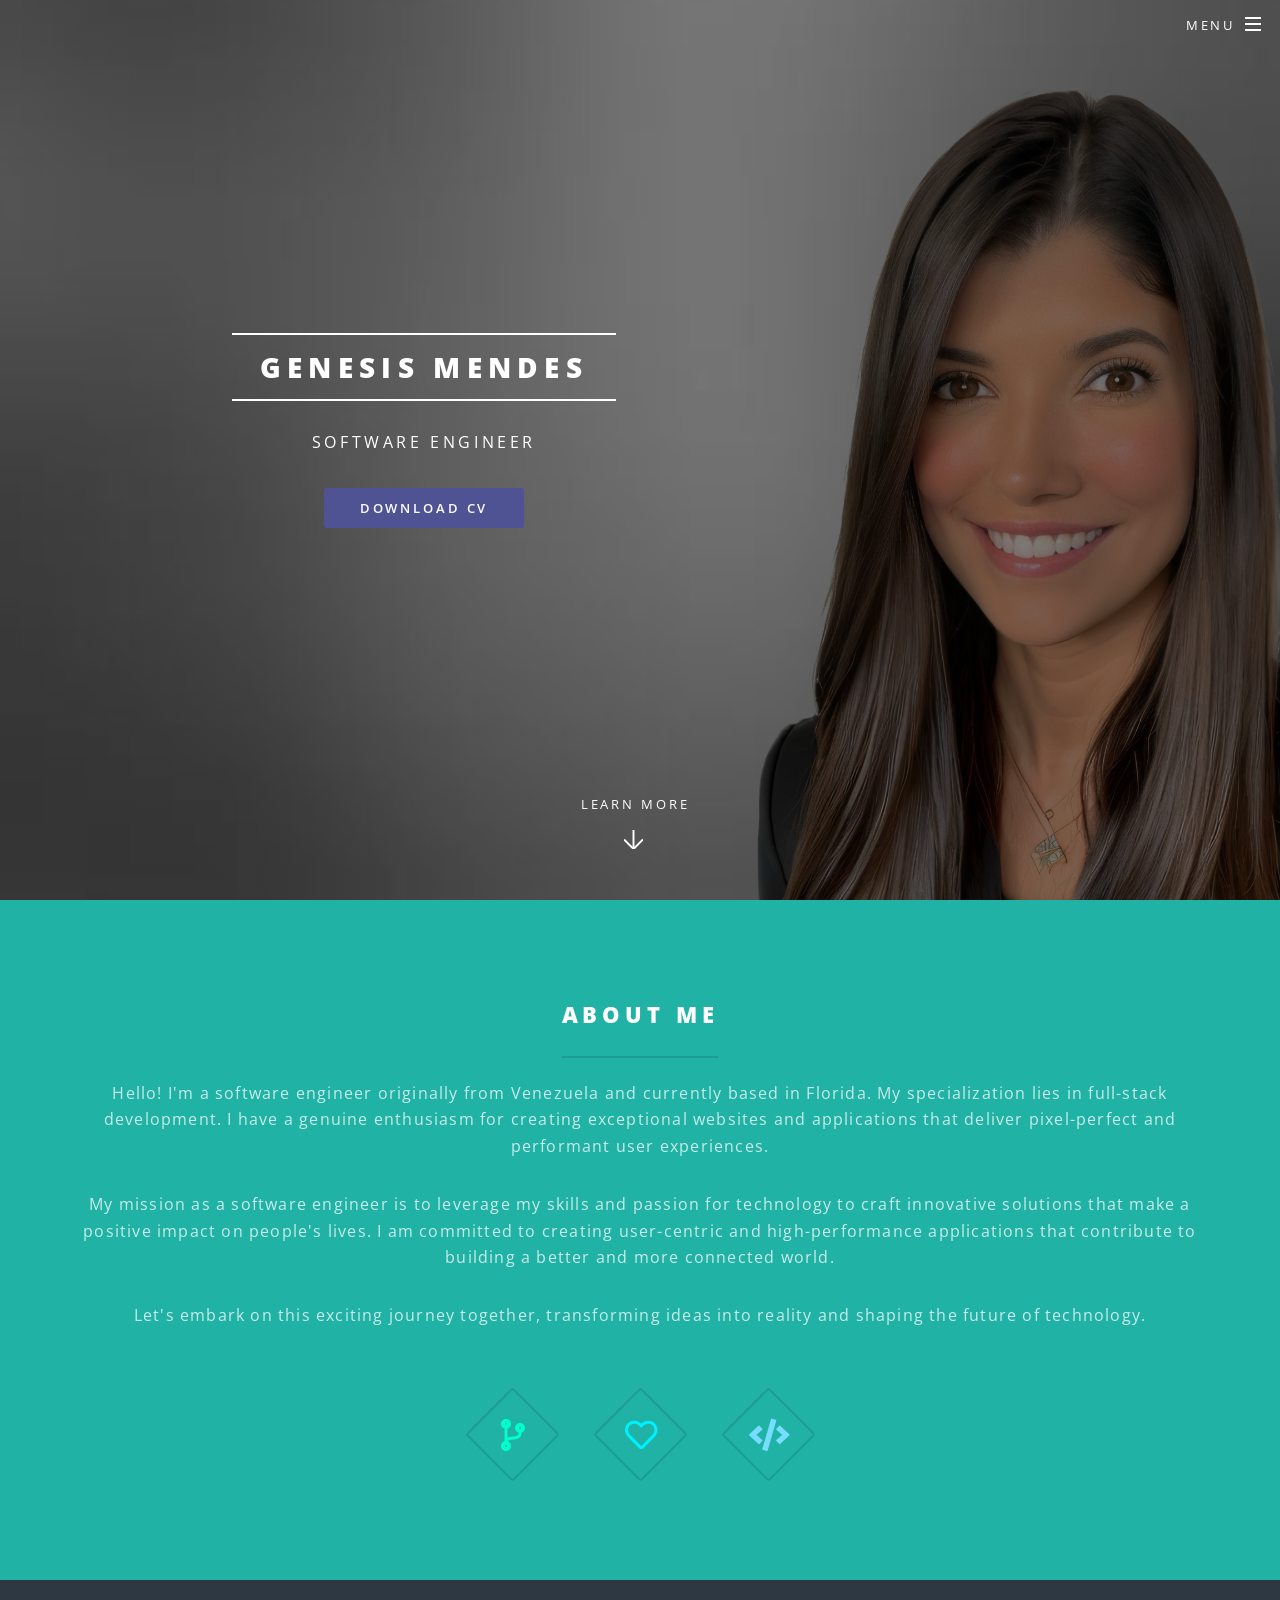
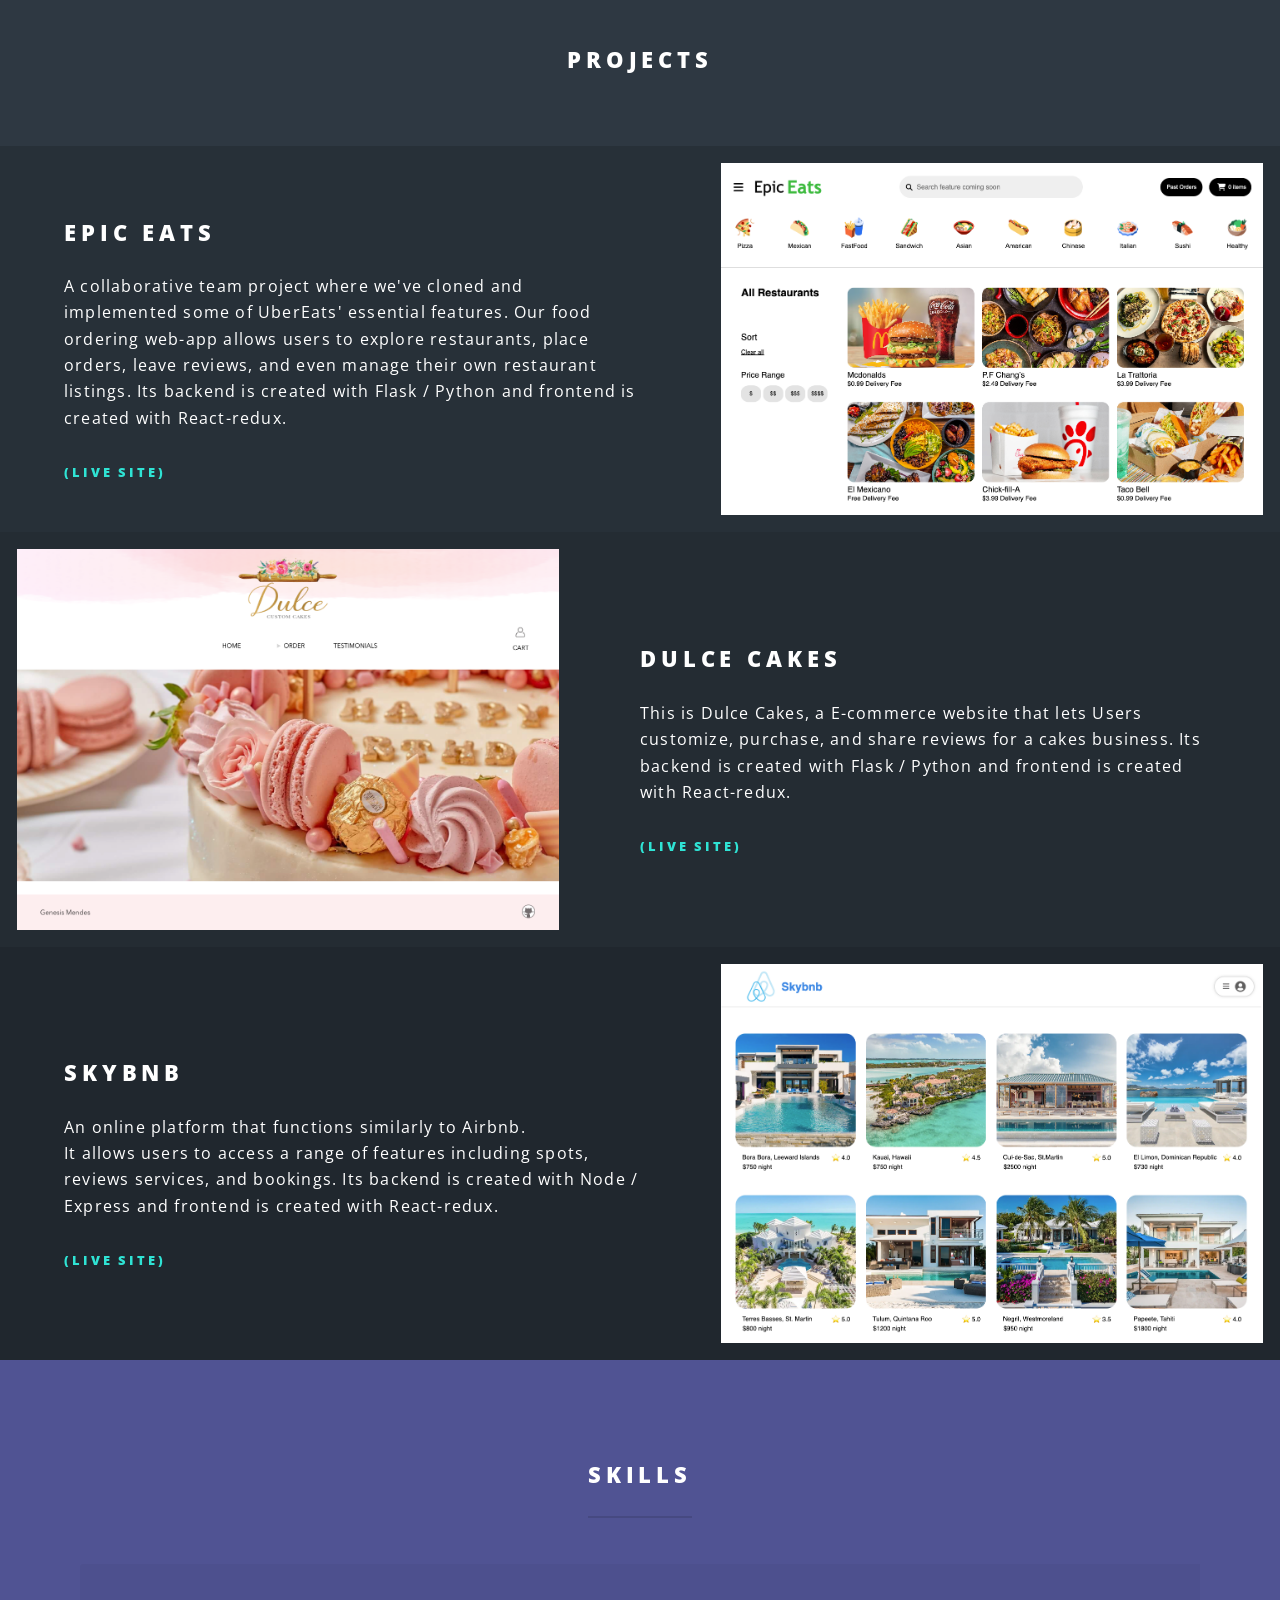
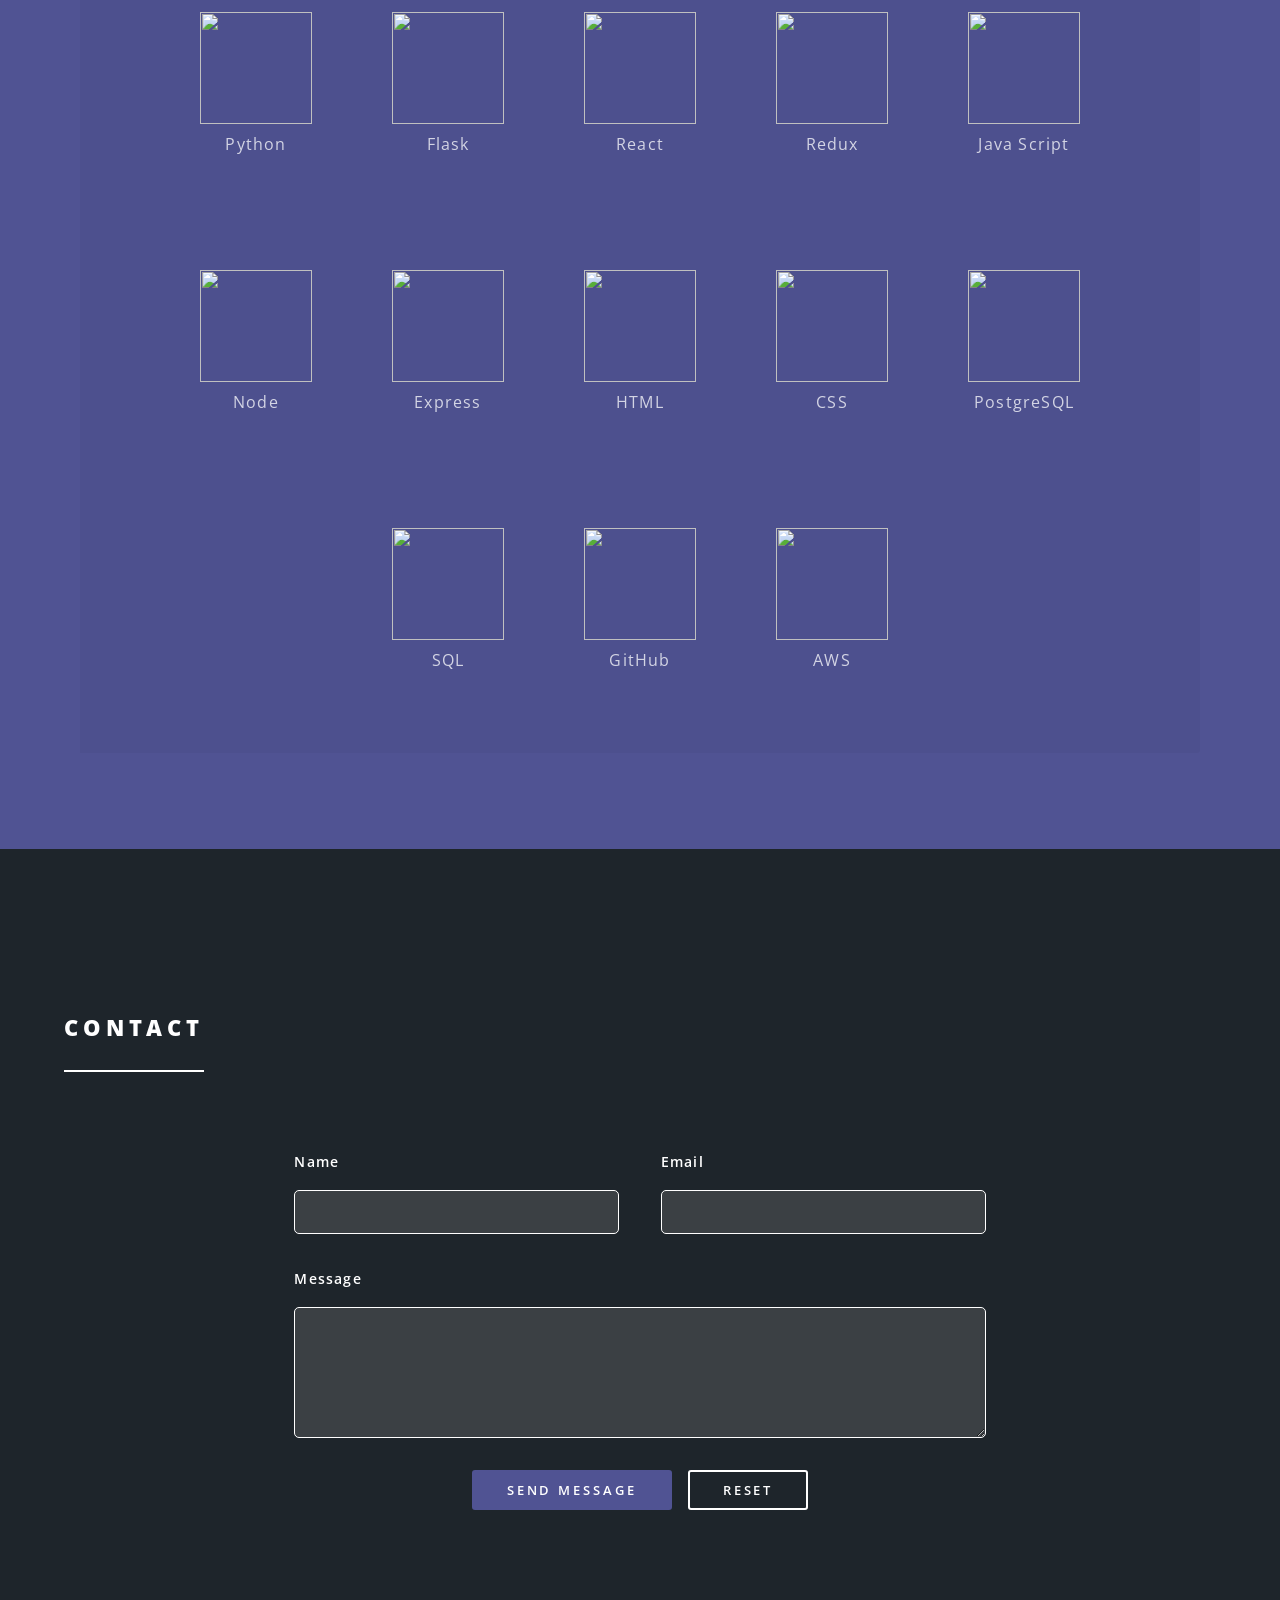
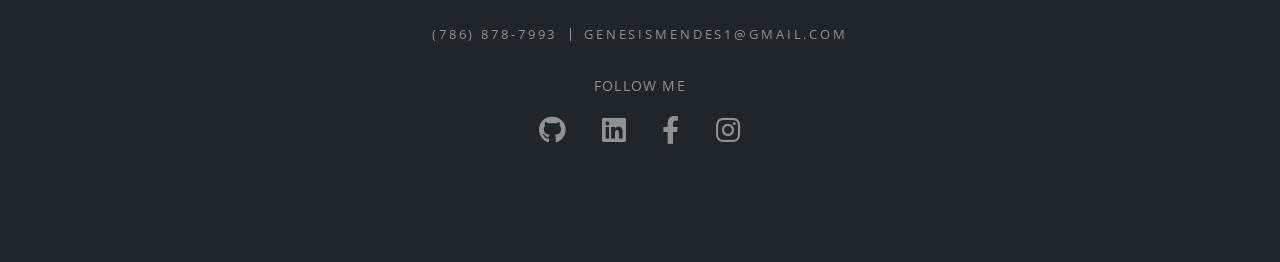
==== index.html @ 3a1cdd3a "updated resume" ====
<!DOCTYPE HTML>
<html>
	<head>
		<title>Genesis Mendes</title>
		<meta charset="utf-8" />
		<meta name="viewport" content="width=device-width, initial-scale=1, user-scalable=no" />
		<link rel="stylesheet" href="assets/css/main.css" />
		<noscript><link rel="stylesheet" href="assets/css/noscript.css" /></noscript>
		<link rel="icon" type="image/png"
			href="https://upload.wikimedia.org/wikipedia/commons/thumb/1/1f/Eo_circle_purple_letter-g.svg/1200px-Eo_circle_purple_letter-g.svg.png">
	</head>
	<body class="landing is-preload">

		<!-- Page Wrapper -->
			<div id="page-wrapper">

				<!-- Header -->
					<header id="header" class="alt">
						<h1><a href="index.html">Genesis Mendes</a></h1>
						<nav id="nav">
							<ul>
								<li class="special">
									<a href="#menu" class="menuToggle"><span>Menu</span></a>
									<div id="menu">
										<ul>
											<li><a href="index.html">Home</a></li>
											<li><a href="#one">About Me</a></li>
											<li><a href="#two">Projects</a></li>
											<li><a href="#three">Skills</a></li>
											<li><a href="#four">Contact</a></li>
										</ul>
									</div>
								</li>
							</ul>
						</nav>
					</header>

				<!-- Banner -->
					<section id="banner">
						<div class="inner">
							<h2>Genesis Mendes</h2>
							<p>Software Engineer<br />
							<!-- <div class="icons-container">
							 <a href="https://www.linkedin.com/in/genesis-mendes-8605a0263/"><img className="icon" src="https://cdn-icons-png.flaticon.com/512/61/61109.png" alt="LinkedIn Icon"/></a></p>
							<a href="https://github.com/GenesisM8"><img className="icon" src="https://upload.wikimedia.org/wikipedia/commons/thumb/9/91/Octicons-mark-github.svg/2048px-Octicons-mark-github.svg.png" alt="Github Icon" /></a></p>
							</div> -->
							<ul class="actions special">
								
								<li><a href="images/resume_genesis_mendes.pdf" class="button primary" download="">Download CV</a></li>
							</ul>
						</div>
						<a href="#one" class="more scrolly">Learn More</a>
					</section>

				<!-- One -->
					<section id="one" class="wrapper style1 special">
						<div class="inner">
							<header class="major">
								<h2>About Me</h2>
								<p>
									Hello! I'm a software engineer originally from Venezuela and currently based in Florida. My specialization lies in
									full-stack development. I have a genuine enthusiasm for creating exceptional websites and applications that deliver
									pixel-perfect and performant user experiences.
								</p>
								<p>
									My mission as a software engineer is to leverage my skills and passion for technology to craft innovative solutions that
									make a positive impact on people's lives. I am committed to creating user-centric and high-performance applications that
									contribute to building a better and more connected world.
								</p>
								<p>Let's embark on this exciting journey together, transforming ideas into reality and shaping the future of technology.</p>
							
							</header>
							<ul class="icons major">
								<li><span class="icon solid fa-code-branch major style1"><span class="label">Lorem</span></span></li>
								<li><span class="icon fa-heart major style2"><span class="label">Ipsum</span></span></li>
								<li><span class="icon solid fa-code major style3"><span class="label">Dolor</span></span></li>
							</ul>
						</div>
					</section>

				<!-- Two -->
					
					<section id="two" class="wrapper alt style2">
						<section>
							<header>
								<h2>Projects</h2>
							</header>
						</section>
						<section class="spotlight">
							
							<div class="image"><img src="images/pic01.jpg" alt="" /></div><div class="content">
								<a href="https://epic-eats-yc7r.onrender.com"><h2>Epic Eats</h2></a>
								<p>A collaborative team project where we've cloned and implemented some of UberEats' essential
								features. Our food ordering web-app allows users to explore restaurants, place orders, leave reviews, and even
								manage their own restaurant listings. Its backend is created with Flask / Python and frontend is created with React-redux. </p>
								<a href="https://epic-eats-yc7r.onrender.com">
									<h5>(Live Site)</h5>
								</a>
							</div>
						</section>
						<section class="spotlight">
							<div class="image"><img src="images/pic02.jpg" alt="" /></div><div class="content">
								<a href="https://dulce-cakes.onrender.com">
									<h2>Dulce Cakes</h2>
								</a>
								<p>This is Dulce Cakes, a E-commerce website that lets Users customize, purchase, and share reviews for a cakes business. Its backend is created with Flask / Python and frontend is created with React-redux. </p>
								<a href="https://dulce-cakes.onrender.com">
									<h5>(Live Site)</h5>
								</a>
							</div>
						</section>
						<section class="spotlight">
							<div class="image"><img src="images/pic03.jpg" alt="" /></div><div class="content">
								<a href="https://airbnb-project-yghy.onrender.com">
									<h2> Skybnb</h2>
								</a>
								<p>An online platform that functions similarly to Airbnb.<br/>
								
								It allows users to access a range of features including spots, reviews services, and bookings.
								
								Its backend is created with Node / Express and frontend is created with React-redux.</p>
								<a href="https://skybnb-itle.onrender.com">
									<h5> (Live Site)</h5>
								</a>
							</div>
						</section>
					</section>

				<!-- Three -->
					<section id="three" class="wrapper style3 special">
						<div class="inner">
							<header class="major">
								<h2>Skills</h2>
							</header>
							<ul class="features">
								<li >
									
									<div>
									<img
									src="https://cdn3.iconfinder.com/data/icons/logos-and-brands-adobe/512/267_Python-512.png" />
									<p>Python</p>
									</div>

									<div>
										<img src="https://cdn.icon-icons.com/icons2/2148/PNG/512/flask_icon_132389.png" />
										<p>Flask</p>
									</div>
									<div>
									<img src="https://upload.wikimedia.org/wikipedia/commons/thumb/a/a7/React-icon.svg/1150px-React-icon.svg.png" />
									<p>React</p>
								</div>
										<div>
											<img src="https://cdn.worldvectorlogo.com/logos/redux.svg" />
											<p>Redux</p>
										</div>
								<div>
									<img src="https://www.freepnglogos.com/uploads/javascript-png/javascript-vector-logo-yellow-png-transparent-javascript-vector-12.png"/>
									<p>Java Script</p>
									</div>
									<div>
									<img
										src="https://static-00.iconduck.com/assets.00/node-js-icon-454x512-nztofx17.png" />
									<p>Node</p>
								</div>

								<div>
								<img src="https://cdn.icon-icons.com/icons2/2699/PNG/512/expressjs_logo_icon_169185.png" />
								<p>Express</p>
							</div>	
							<div>
								<img src="https://www.freeiconspng.com/thumbs/html5-icon/html5-icon-1.png" />
								<p>HTML</p>
							</div>

							<div>
								<img src="https://cdn-icons-png.flaticon.com/512/5968/5968242.png" />
								<p>CSS</p>
							</div>
								<div>
								<img
									src="https://upload.wikimedia.org/wikipedia/commons/thumb/2/29/Postgresql_elephant.svg/1200px-Postgresql_elephant.svg.png" />
								<p>PostgreSQL</p>
							</div>
							<div>
									<img src="https://static-00.iconduck.com/assets.00/sql-database-generic-icon-380x512-ez505zus.png" />
									<p>SQL</p>
								</div>
								<div>
									<img src="https://upload.wikimedia.org/wikipedia/commons/thumb/9/91/Octicons-mark-github.svg/2048px-Octicons-mark-github.svg.png" />
									<p>GitHub</p>
								</div>
									<div>
										<img
											src="https://upload.wikimedia.org/wikipedia/commons/thumb/9/93/Amazon_Web_Services_Logo.svg/2560px-Amazon_Web_Services_Logo.svg.png" />
										<p>AWS</p>
									</div>
					
								

									

								</li>
							</ul>
						</div>
					</section>

				<!-- CTA -->
					<section id="four" class="wrapper style4">
													<article id="contact">
														<header class="major">
															<h2 class="major">Contact</h2>
														</header>
														
														<form action="https://formspree.io/f/mwkdvvob" method="POST" class="form"  >

															<div class="fields">
																<div class="half">

																	<div class="field">
																	<label>Name</label>
																	<input type="text" id="name" name="name" required/>
																</div>
																<div class="field">
																	<label >Email</label>
																	<input type="email" id="email" class="input" name="_replyto" required />
																</div>
																</div>
															
																<div >
																	<label for="message">Message</label>
																	<textarea name="message" id="message" rows="4"></textarea>
																</div>
															</div>
															<ul class="actions">
																<li><input type="submit" value="Send Message" class="primary" id="submit" /></li>
																<li><input type="reset" value="Reset" id="submit" /></li>
															</ul>
														</form>
													</article>
					</section>

				<!-- Footer -->
					<footer id="footer">
						<ul class="copyright">
							<li> (786) 878-7993</li><li>Genesismendes1@gmail.com</li>
							
						</ul>
						<p>FOLLOW ME</p>
							<ul class="icons">
								
								<li><a href="https://github.com/GenesisM8" class="icon brands fa-github"><span class="label">Github</span></a></li>
																<li><a href="https://www.linkedin.com/in/genesis-mendes-8605a0263/" class="icon brands fa-linkedin"><span class="label">LinkedIn</span></a></li>
								<li><a href="#" class="icon brands fa-facebook-f"><span class="label">Facebook</span></a></li>
								<li><a href="#" class="icon brands fa-instagram"><span class="label">Instagram</span></a></li>
							</ul>
						
					</footer>

			</div>

		<!-- Scripts -->
			<script src="assets/js/jquery.min.js"></script>
			<script src="assets/js/jquery.scrollex.min.js"></script>
			<script src="assets/js/jquery.scrolly.min.js"></script>
			<script src="assets/js/browser.min.js"></script>
			<script src="assets/js/breakpoints.min.js"></script>
			<script src="assets/js/util.js"></script>
			<script src="assets/js/main.js"></script>

	</body>
</html>
---- assets/css/main.css ----
@import url(fontawesome-all.min.css);
@import url("https://fonts.googleapis.com/css?family=Open+Sans:400,400italic,600,600italic,800,800italic");

/*
	Spectral by HTML5 UP
	html5up.net | @ajlkn
	Free for personal and commercial use under the CCA 3.0 license (html5up.net/license)
*/

.inner img {
  width: 2rem;
  /* Set the width to the desired value, e.g., 100 pixels */
  height: 2rem;
  /* The height will be adjusted proportionally based on the width */
}

.inner a {
  border: none;
}

.icons-container {
  display: flex;
  flex-direction: row;
  justify-content: center;
  margin-top: -1rem;
  margin-bottom: 1rem;
  gap: 8px;
}

.spotlight h5:hover {
  color: #a5aaff;
}

.spotlight h5 {
color: #2fe3d4;
}

.style2 header h2 {
  justify-content: center;
  align-items: center;
  display: flex;
  height: 6rem;
  /* width: 10rem; */
  padding-top: 5rem;
  padding-bottom: 3em;
  position: relative;
}

#contact {
  /* border: 2px solid red; */
  margin: 4rem;
}

.half {
  /* border: 2px solid green; */
  display: flex;
  flex-direction: row;
  width: 100%;
  justify-content: space-between;
}

.field {
  /* border: 2px solid yellow; */
  width: 47%;
  margin-bottom: 2rem;
}

.half input {
  border: 1px solid white;
}

#name {
  border: 1px solid white;
  border-radius: 5px;
}

#email {
  border: 1px solid white;
  border-radius: 5px;
}

#message {
  border: 1px solid white;
  border-radius: 5px;
}

.form {
  width: 100%;
  display: flex;
  justify-content: center;
  align-items: center;
  flex-direction: column;
}

.fields {
  /* border: 2px solid blue; */
  width: 60%;
  margin-bottom: 2rem;
}

html,
body,
div,
span,
applet,
object,
iframe,
h1,
h2,
h3,
h4,
h5,
h6,
p,
blockquote,
pre,
a,
abbr,
acronym,
address,
big,
cite,
code,
del,
dfn,
em,
img,
ins,
kbd,
q,
s,
samp,
small,
strike,
strong,
sub,
sup,
tt,
var,
b,
u,
i,
center,
dl,
dt,
dd,
ol,
ul,
li,
fieldset,
form,
label,
legend,
table,
caption,
tbody,
tfoot,
thead,
tr,
th,
td,
article,
aside,
canvas,
details,
embed,
figure,
figcaption,
footer,
header,
hgroup,
menu,
nav,
output,
ruby,
section,
summary,
time,
mark,
audio,
video {
  margin: 0;
  padding: 0;
  border: 0;
  font-size: 100%;
  font: inherit;
  vertical-align: baseline;
}

article,
aside,
details,
figcaption,
figure,
footer,
header,
hgroup,
menu,
nav,
section {
  display: block;
}

body {
  line-height: 1;
}

ol,
ul {
  list-style: none;
}

blockquote,
q {
  quotes: none;
}

blockquote:before,
blockquote:after,
q:before,
q:after {
  content: "";
  content: none;
}

table {
  border-collapse: collapse;
  border-spacing: 0;
}

body {
  -webkit-text-size-adjust: none;
}

mark {
  background-color: transparent;
  color: inherit;
}

input::-moz-focus-inner {
  border: 0;
  padding: 0;
}

input,
select,
textarea {
  -moz-appearance: none;
  -webkit-appearance: none;
  -ms-appearance: none;
  appearance: none;
}

/* Basic */

@-ms-viewport {
  width: device-width;
}

html {
  box-sizing: border-box;
}

*,
*:before,
*:after {
  box-sizing: inherit;
}

body {
  background: #2e3842;
}

body.is-preload *,
body.is-preload *:before,
body.is-preload *:after {
  -moz-animation: none !important;
  -webkit-animation: none !important;
  -ms-animation: none !important;
  animation: none !important;
  -moz-transition: none !important;
  -webkit-transition: none !important;
  -ms-transition: none !important;
  transition: none !important;
}

body,
input,
select,
textarea {
  color: #fff;
  font-family: "Open Sans", Helvetica, sans-serif;
  font-size: 15pt;
  font-weight: 400;
  letter-spacing: 0.075em;
  line-height: 1.65em;
}

@media screen and (max-width: 1680px) {
  body,
  input,
  select,
  textarea {
    font-size: 13pt;
  }
}

@media screen and (max-width: 1280px) {
  body,
  input,
  select,
  textarea {
    font-size: 12pt;
  }
}

@media screen and (max-width: 736px) {
  body,
  input,
  select,
  textarea {
    font-size: 11pt;
    letter-spacing: 0.0375em;
  }
}

a {
  -moz-transition: color 0.2s ease, border-bottom-color 0.2s ease;
  -webkit-transition: color 0.2s ease, border-bottom-color 0.2s ease;
  -ms-transition: color 0.2s ease, border-bottom-color 0.2s ease;
  transition: color 0.2s ease, border-bottom-color 0.2s ease;
  border-bottom: dotted 1px;
  color: inherit;
  text-decoration: none;
}

a:hover {
  border-bottom-color: transparent;
}

strong,
b {
  color: #fff;
  font-weight: 600;
}

em,
i {
  font-style: italic;
}

p {
  margin: 0 0 2em 0;
}

h1,
h2,
h3,
h4,
h5,
h6 {
  color: #fff;
  font-weight: 800;
  letter-spacing: 0.225em;
  line-height: 1em;
  margin: 0 0 1em 0;
  text-transform: uppercase;
}

h1 a,
h2 a,
h3 a,
h4 a,
h5 a,
h6 a {
  color: inherit;
  text-decoration: none;
}

h2 {
  font-size: 1.35em;
  line-height: 1.75em;
}

@media screen and (max-width: 736px) {
  h2 {
    font-size: 1.1em;
    line-height: 1.65em;
   
  }

 .style2 header h2{
  /* border: 1px solid red; */
  padding-top: 0;
  margin-bottom: 0;
  padding-bottom: 0;
  height: 5rem;
 }

header.major  {
  /* border: 2px solid red; */
  /* padding-bottom: 0;
  margin-bottom: 0; */

 }

#three li{
  /* border: 2px solid yellow; */
  padding-top: 0;
}
}



h3 {
  font-size: 1.15em;
  line-height: 1.75em;
}

@media screen and (max-width: 736px) {
  h3 {
    font-size: 1em;
    line-height: 1.65em;
  }
}

h4 {
  font-size: 1em;
  line-height: 1.5em;
}

h5 {
  font-size: 0.8em;
  line-height: 1.5em;
}

h6 {
  font-size: 0.7em;
  line-height: 1.5em;
}

sub {
  font-size: 0.8em;
  position: relative;
  top: 0.5em;
}

sup {
  font-size: 0.8em;
  position: relative;
  top: -0.5em;
}

hr {
  border: 0;
  border-bottom: solid 2px #fff;
  margin: 3em 0;
}

hr.major {
  margin: 4.5em 0;
}

blockquote {
  border-left: solid 4px #fff;
  font-style: italic;
  margin: 0 0 2em 0;
  padding: 0.5em 0 0.5em 2em;
}

code {
  background: rgba(144, 144, 144, 0.25);
  border-radius: 3px;
  font-family: "Courier New", monospace;
  font-size: 0.9em;
  letter-spacing: 0;
  margin: 0 0.25em;
  padding: 0.25em 0.65em;
}

pre {
  -webkit-overflow-scrolling: touch;
  font-family: "Courier New", monospace;
  font-size: 0.9em;
  margin: 0 0 2em 0;
}

pre code {
  display: block;
  line-height: 1.75em;
  padding: 1em 1.5em;
  overflow-x: auto;
}

.align-left {
  text-align: left;
}

.align-center {
  text-align: center;
}

.align-right {
  text-align: right;
}

/* Row */

.row {
  display: flex;
  flex-wrap: wrap;
  box-sizing: border-box;
  align-items: stretch;
}

.row > * {
  box-sizing: border-box;
}

.row.gtr-uniform > * > :last-child {
  margin-bottom: 0;
}

.row.aln-left {
  justify-content: flex-start;
}

.row.aln-center {
  justify-content: center;
}

.row.aln-right {
  justify-content: flex-end;
}

.row.aln-top {
  align-items: flex-start;
}

.row.aln-middle {
  align-items: center;
}

.row.aln-bottom {
  align-items: flex-end;
}

.row > .imp {
  order: -1;
}

.row > .col-1 {
  width: 8.33333%;
}

.row > .off-1 {
  margin-left: 8.33333%;
}

.row > .col-2 {
  width: 16.66667%;
}

.row > .off-2 {
  margin-left: 16.66667%;
}

.row > .col-3 {
  width: 25%;
}

.row > .off-3 {
  margin-left: 25%;
}

.row > .col-4 {
  width: 33.33333%;
}

.row > .off-4 {
  margin-left: 33.33333%;
}

.row > .col-5 {
  width: 41.66667%;
}

.row > .off-5 {
  margin-left: 41.66667%;
}

.row > .col-6 {
  width: 50%;
}

.row > .off-6 {
  margin-left: 50%;
}

.row > .col-7 {
  width: 58.33333%;
}

.row > .off-7 {
  margin-left: 58.33333%;
}

.row > .col-8 {
  width: 66.66667%;
}

.row > .off-8 {
  margin-left: 66.66667%;
}

.row > .col-9 {
  width: 75%;
}

.row > .off-9 {
  margin-left: 75%;
}

.row > .col-10 {
  width: 83.33333%;
}

.row > .off-10 {
  margin-left: 83.33333%;
}

.row > .col-11 {
  width: 91.66667%;
}

.row > .off-11 {
  margin-left: 91.66667%;
}

.row > .col-12 {
  width: 100%;
}

.row > .off-12 {
  margin-left: 100%;
}

.row.gtr-0 {
  margin-top: 0;
  margin-left: 0em;
}

.row.gtr-0 > * {
  padding: 0 0 0 0em;
}

.row.gtr-0.gtr-uniform {
  margin-top: 0em;
}

.row.gtr-0.gtr-uniform > * {
  padding-top: 0em;
}

.row.gtr-25 {
  margin-top: 0;
  margin-left: -0.375em;
}

.row.gtr-25 > * {
  padding: 0 0 0 0.375em;
}

.row.gtr-25.gtr-uniform {
  margin-top: -0.375em;
}

.row.gtr-25.gtr-uniform > * {
  padding-top: 0.375em;
}

.row.gtr-50 {
  margin-top: 0;
  margin-left: -0.75em;
}

.row.gtr-50 > * {
  padding: 0 0 0 0.75em;
}

.row.gtr-50.gtr-uniform {
  margin-top: -0.75em;
}

.row.gtr-50.gtr-uniform > * {
  padding-top: 0.75em;
}

.row {
  margin-top: 0;
  margin-left: -1.5em;
}

.row > * {
  padding: 0 0 0 1.5em;
}

.row.gtr-uniform {
  margin-top: -1.5em;
}

.row.gtr-uniform > * {
  padding-top: 1.5em;
}

.row.gtr-150 {
  margin-top: 0;
  margin-left: -2.25em;
}

.row.gtr-150 > * {
  padding: 0 0 0 2.25em;
}

.row.gtr-150.gtr-uniform {
  margin-top: -2.25em;
}

.row.gtr-150.gtr-uniform > * {
  padding-top: 2.25em;
}

.row.gtr-200 {
  margin-top: 0;
  margin-left: -3em;
}

.row.gtr-200 > * {
  padding: 0 0 0 3em;
}

.row.gtr-200.gtr-uniform {
  margin-top: -3em;
}

.row.gtr-200.gtr-uniform > * {
  padding-top: 3em;
}

@media screen and (max-width: 1680px) {
  .row {
    display: flex;
    flex-wrap: wrap;
    box-sizing: border-box;
    align-items: stretch;
  }

  .row > * {
    box-sizing: border-box;
  }

  .row.gtr-uniform > * > :last-child {
    margin-bottom: 0;
  }

  .row.aln-left {
    justify-content: flex-start;
  }

  .row.aln-center {
    justify-content: center;
  }

  .row.aln-right {
    justify-content: flex-end;
  }

  .row.aln-top {
    align-items: flex-start;
  }

  .row.aln-middle {
    align-items: center;
  }

  .row.aln-bottom {
    align-items: flex-end;
  }

  .row > .imp-xlarge {
    order: -1;
  }

  .row > .col-1-xlarge {
    width: 8.33333%;
  }

  .row > .off-1-xlarge {
    margin-left: 8.33333%;
  }

  .row > .col-2-xlarge {
    width: 16.66667%;
  }

  .row > .off-2-xlarge {
    margin-left: 16.66667%;
  }

  .row > .col-3-xlarge {
    width: 25%;
  }

  .row > .off-3-xlarge {
    margin-left: 25%;
  }

  .row > .col-4-xlarge {
    width: 33.33333%;
  }

  .row > .off-4-xlarge {
    margin-left: 33.33333%;
  }

  .row > .col-5-xlarge {
    width: 41.66667%;
  }

  .row > .off-5-xlarge {
    margin-left: 41.66667%;
  }

  .row > .col-6-xlarge {
    width: 50%;
  }

  .row > .off-6-xlarge {
    margin-left: 50%;
  }

  .row > .col-7-xlarge {
    width: 58.33333%;
  }

  .row > .off-7-xlarge {
    margin-left: 58.33333%;
  }

  .row > .col-8-xlarge {
    width: 66.66667%;
  }

  .row > .off-8-xlarge {
    margin-left: 66.66667%;
  }

  .row > .col-9-xlarge {
    width: 75%;
  }

  .row > .off-9-xlarge {
    margin-left: 75%;
  }

  .row > .col-10-xlarge {
    width: 83.33333%;
  }

  .row > .off-10-xlarge {
    margin-left: 83.33333%;
  }

  .row > .col-11-xlarge {
    width: 91.66667%;
  }

  .row > .off-11-xlarge {
    margin-left: 91.66667%;
  }

  .row > .col-12-xlarge {
    width: 100%;
  }

  .row > .off-12-xlarge {
    margin-left: 100%;
  }

  .row.gtr-0 {
    margin-top: 0;
    margin-left: 0em;
  }

  .row.gtr-0 > * {
    padding: 0 0 0 0em;
  }

  .row.gtr-0.gtr-uniform {
    margin-top: 0em;
  }

  .row.gtr-0.gtr-uniform > * {
    padding-top: 0em;
  }

  .row.gtr-25 {
    margin-top: 0;
    margin-left: -0.375em;
  }

  .row.gtr-25 > * {
    padding: 0 0 0 0.375em;
  }

  .row.gtr-25.gtr-uniform {
    margin-top: -0.375em;
  }

  .row.gtr-25.gtr-uniform > * {
    padding-top: 0.375em;
  }

  .row.gtr-50 {
    margin-top: 0;
    margin-left: -0.75em;
  }

  .row.gtr-50 > * {
    padding: 0 0 0 0.75em;
  }

  .row.gtr-50.gtr-uniform {
    margin-top: -0.75em;
  }

  .row.gtr-50.gtr-uniform > * {
    padding-top: 0.75em;
  }

  .row {
    margin-top: 0;
    margin-left: -1.5em;
  }

  .row > * {
    padding: 0 0 0 1.5em;
  }

  .row.gtr-uniform {
    margin-top: -1.5em;
  }

  .row.gtr-uniform > * {
    padding-top: 1.5em;
  }

  .row.gtr-150 {
    margin-top: 0;
    margin-left: -2.25em;
  }

  .row.gtr-150 > * {
    padding: 0 0 0 2.25em;
  }

  .row.gtr-150.gtr-uniform {
    margin-top: -2.25em;
  }

  .row.gtr-150.gtr-uniform > * {
    padding-top: 2.25em;
  }

  .row.gtr-200 {
    margin-top: 0;
    margin-left: -3em;
  }

  .row.gtr-200 > * {
    padding: 0 0 0 3em;
  }

  .row.gtr-200.gtr-uniform {
    margin-top: -3em;
  }

  .row.gtr-200.gtr-uniform > * {
    padding-top: 3em;
  }
}

@media screen and (max-width: 1280px) {
  .row {
    display: flex;
    flex-wrap: wrap;
    box-sizing: border-box;
    align-items: stretch;
  }

  .row > * {
    box-sizing: border-box;
  }

  .row.gtr-uniform > * > :last-child {
    margin-bottom: 0;
  }

  .row.aln-left {
    justify-content: flex-start;
  }

  .row.aln-center {
    justify-content: center;
  }

  .row.aln-right {
    justify-content: flex-end;
  }

  .row.aln-top {
    align-items: flex-start;
  }

  .row.aln-middle {
    align-items: center;
  }

  .row.aln-bottom {
    align-items: flex-end;
  }

  .row > .imp-large {
    order: -1;
  }

  .row > .col-1-large {
    width: 8.33333%;
  }

  .row > .off-1-large {
    margin-left: 8.33333%;
  }

  .row > .col-2-large {
    width: 16.66667%;
  }

  .row > .off-2-large {
    margin-left: 16.66667%;
  }

  .row > .col-3-large {
    width: 25%;
  }

  .row > .off-3-large {
    margin-left: 25%;
  }

  .row > .col-4-large {
    width: 33.33333%;
  }

  .row > .off-4-large {
    margin-left: 33.33333%;
  }

  .row > .col-5-large {
    width: 41.66667%;
  }

  .row > .off-5-large {
    margin-left: 41.66667%;
  }

  .row > .col-6-large {
    width: 50%;
  }

  .row > .off-6-large {
    margin-left: 50%;
  }

  .row > .col-7-large {
    width: 58.33333%;
  }

  .row > .off-7-large {
    margin-left: 58.33333%;
  }

  .row > .col-8-large {
    width: 66.66667%;
  }

  .row > .off-8-large {
    margin-left: 66.66667%;
  }

  .row > .col-9-large {
    width: 75%;
  }

  .row > .off-9-large {
    margin-left: 75%;
  }

  .row > .col-10-large {
    width: 83.33333%;
  }

  .row > .off-10-large {
    margin-left: 83.33333%;
  }

  .row > .col-11-large {
    width: 91.66667%;
  }

  .row > .off-11-large {
    margin-left: 91.66667%;
  }

  .row > .col-12-large {
    width: 100%;
  }

  .row > .off-12-large {
    margin-left: 100%;
  }

  .row.gtr-0 {
    margin-top: 0;
    margin-left: 0em;
  }

  .row.gtr-0 > * {
    padding: 0 0 0 0em;
  }

  .row.gtr-0.gtr-uniform {
    margin-top: 0em;
  }

  .row.gtr-0.gtr-uniform > * {
    padding-top: 0em;
  }

  .row.gtr-25 {
    margin-top: 0;
    margin-left: -0.375em;
  }

  .row.gtr-25 > * {
    padding: 0 0 0 0.375em;
  }

  .row.gtr-25.gtr-uniform {
    margin-top: -0.375em;
  }

  .row.gtr-25.gtr-uniform > * {
    padding-top: 0.375em;
  }

  .row.gtr-50 {
    margin-top: 0;
    margin-left: -0.75em;
  }

  .row.gtr-50 > * {
    padding: 0 0 0 0.75em;
  }

  .row.gtr-50.gtr-uniform {
    margin-top: -0.75em;
  }

  .row.gtr-50.gtr-uniform > * {
    padding-top: 0.75em;
  }

  .row {
    margin-top: 0;
    margin-left: -1.5em;
  }

  .row > * {
    padding: 0 0 0 1.5em;
  }

  .row.gtr-uniform {
    margin-top: -1.5em;
  }

  .row.gtr-uniform > * {
    padding-top: 1.5em;
  }

  .row.gtr-150 {
    margin-top: 0;
    margin-left: -2.25em;
  }

  .row.gtr-150 > * {
    padding: 0 0 0 2.25em;
  }

  .row.gtr-150.gtr-uniform {
    margin-top: -2.25em;
  }

  .row.gtr-150.gtr-uniform > * {
    padding-top: 2.25em;
  }

  .row.gtr-200 {
    margin-top: 0;
    margin-left: -3em;
  }

  .row.gtr-200 > * {
    padding: 0 0 0 3em;
  }

  .row.gtr-200.gtr-uniform {
    margin-top: -3em;
  }

  .row.gtr-200.gtr-uniform > * {
    padding-top: 3em;
  }
}

@media screen and (max-width: 980px) {
  .row {
    display: flex;
    flex-wrap: wrap;
    box-sizing: border-box;
    align-items: stretch;
  }

  .row > * {
    box-sizing: border-box;
  }

  .row.gtr-uniform > * > :last-child {
    margin-bottom: 0;
  }

  .row.aln-left {
    justify-content: flex-start;
  }

  .row.aln-center {
    justify-content: center;
  }

  .row.aln-right {
    justify-content: flex-end;
  }

  .row.aln-top {
    align-items: flex-start;
  }

  .row.aln-middle {
    align-items: center;
  }

  .row.aln-bottom {
    align-items: flex-end;
  }

  .row > .imp-medium {
    order: -1;
  }

  .row > .col-1-medium {
    width: 8.33333%;
  }

  .row > .off-1-medium {
    margin-left: 8.33333%;
  }

  .row > .col-2-medium {
    width: 16.66667%;
  }

  .row > .off-2-medium {
    margin-left: 16.66667%;
  }

  .row > .col-3-medium {
    width: 25%;
  }

  .row > .off-3-medium {
    margin-left: 25%;
  }

  .row > .col-4-medium {
    width: 33.33333%;
  }

  .row > .off-4-medium {
    margin-left: 33.33333%;
  }

  .row > .col-5-medium {
    width: 41.66667%;
  }

  .row > .off-5-medium {
    margin-left: 41.66667%;
  }

  .row > .col-6-medium {
    width: 50%;
  }

  .row > .off-6-medium {
    margin-left: 50%;
  }

  .row > .col-7-medium {
    width: 58.33333%;
  }

  .row > .off-7-medium {
    margin-left: 58.33333%;
  }

  .row > .col-8-medium {
    width: 66.66667%;
  }

  .row > .off-8-medium {
    margin-left: 66.66667%;
  }

  .row > .col-9-medium {
    width: 75%;
  }

  .row > .off-9-medium {
    margin-left: 75%;
  }

  .row > .col-10-medium {
    width: 83.33333%;
  }

  .row > .off-10-medium {
    margin-left: 83.33333%;
  }

  .row > .col-11-medium {
    width: 91.66667%;
  }

  .row > .off-11-medium {
    margin-left: 91.66667%;
  }

  .row > .col-12-medium {
    width: 100%;
  }

  .row > .off-12-medium {
    margin-left: 100%;
  }

  .row.gtr-0 {
    margin-top: 0;
    margin-left: 0em;
  }

  .row.gtr-0 > * {
    padding: 0 0 0 0em;
  }

  .row.gtr-0.gtr-uniform {
    margin-top: 0em;
  }

  .row.gtr-0.gtr-uniform > * {
    padding-top: 0em;
  }

  .row.gtr-25 {
    margin-top: 0;
    margin-left: -0.375em;
  }

  .row.gtr-25 > * {
    padding: 0 0 0 0.375em;
  }

  .row.gtr-25.gtr-uniform {
    margin-top: -0.375em;
  }

  .row.gtr-25.gtr-uniform > * {
    padding-top: 0.375em;
  }

  .row.gtr-50 {
    margin-top: 0;
    margin-left: -0.75em;
  }

  .row.gtr-50 > * {
    padding: 0 0 0 0.75em;
  }

  .row.gtr-50.gtr-uniform {
    margin-top: -0.75em;
  }

  .row.gtr-50.gtr-uniform > * {
    padding-top: 0.75em;
  }

  .row {
    margin-top: 0;
    margin-left: -1.5em;
  }

  .row > * {
    padding: 0 0 0 1.5em;
  }

  .row.gtr-uniform {
    margin-top: -1.5em;
  }

  .row.gtr-uniform > * {
    padding-top: 1.5em;
  }

  .row.gtr-150 {
    margin-top: 0;
    margin-left: -2.25em;
  }

  .row.gtr-150 > * {
    padding: 0 0 0 2.25em;
  }

  .row.gtr-150.gtr-uniform {
    margin-top: -2.25em;
  }

  .row.gtr-150.gtr-uniform > * {
    padding-top: 2.25em;
  }

  .row.gtr-200 {
    margin-top: 0;
    margin-left: -3em;
  }

  .row.gtr-200 > * {
    padding: 0 0 0 3em;
  }

  .row.gtr-200.gtr-uniform {
    margin-top: -3em;
  }

  .row.gtr-200.gtr-uniform > * {
    padding-top: 3em;
  }
}

@media screen and (max-width: 736px) {
  .row {
    display: flex;
    flex-wrap: wrap;
    box-sizing: border-box;
    align-items: stretch;
  }

  .row > * {
    box-sizing: border-box;
  }

  .row.gtr-uniform > * > :last-child {
    margin-bottom: 0;
  }

  .row.aln-left {
    justify-content: flex-start;
  }

  .row.aln-center {
    justify-content: center;
  }

  .row.aln-right {
    justify-content: flex-end;
  }

  .row.aln-top {
    align-items: flex-start;
  }

  .row.aln-middle {
    align-items: center;
  }

  .row.aln-bottom {
    align-items: flex-end;
  }

  .row > .imp-small {
    order: -1;
  }

  .row > .col-1-small {
    width: 8.33333%;
  }

  .row > .off-1-small {
    margin-left: 8.33333%;
  }

  .row > .col-2-small {
    width: 16.66667%;
  }

  .row > .off-2-small {
    margin-left: 16.66667%;
  }

  .row > .col-3-small {
    width: 25%;
  }

  .row > .off-3-small {
    margin-left: 25%;
  }

  .row > .col-4-small {
    width: 33.33333%;
  }

  .row > .off-4-small {
    margin-left: 33.33333%;
  }

  .row > .col-5-small {
    width: 41.66667%;
  }

  .row > .off-5-small {
    margin-left: 41.66667%;
  }

  .row > .col-6-small {
    width: 50%;
  }

  .row > .off-6-small {
    margin-left: 50%;
  }

  .row > .col-7-small {
    width: 58.33333%;
  }

  .row > .off-7-small {
    margin-left: 58.33333%;
  }

  .row > .col-8-small {
    width: 66.66667%;
  }

  .row > .off-8-small {
    margin-left: 66.66667%;
  }

  .row > .col-9-small {
    width: 75%;
  }

  .row > .off-9-small {
    margin-left: 75%;
  }

  .row > .col-10-small {
    width: 83.33333%;
  }

  .row > .off-10-small {
    margin-left: 83.33333%;
  }

  .row > .col-11-small {
    width: 91.66667%;
  }

  .row > .off-11-small {
    margin-left: 91.66667%;
  }

  .row > .col-12-small {
    width: 100%;
  }

  .row > .off-12-small {
    margin-left: 100%;
  }

  .row.gtr-0 {
    margin-top: 0;
    margin-left: 0em;
  }

  .row.gtr-0 > * {
    padding: 0 0 0 0em;
  }

  .row.gtr-0.gtr-uniform {
    margin-top: 0em;
  }

  .row.gtr-0.gtr-uniform > * {
    padding-top: 0em;
  }

  .row.gtr-25 {
    margin-top: 0;
    margin-left: -0.375em;
  }

  .row.gtr-25 > * {
    padding: 0 0 0 0.375em;
  }

  .row.gtr-25.gtr-uniform {
    margin-top: -0.375em;
  }

  .row.gtr-25.gtr-uniform > * {
    padding-top: 0.375em;
  }

  .row.gtr-50 {
    margin-top: 0;
    margin-left: -0.75em;
  }

  .row.gtr-50 > * {
    padding: 0 0 0 0.75em;
  }

  .row.gtr-50.gtr-uniform {
    margin-top: -0.75em;
  }

  .row.gtr-50.gtr-uniform > * {
    padding-top: 0.75em;
  }

  .row {
    margin-top: 0;
    margin-left: -1.5em;
  }

  .row > * {
    padding: 0 0 0 1.5em;
  }

  .row.gtr-uniform {
    margin-top: -1.5em;
  }

  .row.gtr-uniform > * {
    padding-top: 1.5em;
  }

  .row.gtr-150 {
    margin-top: 0;
    margin-left: -2.25em;
  }

  .row.gtr-150 > * {
    padding: 0 0 0 2.25em;
  }

  .row.gtr-150.gtr-uniform {
    margin-top: -2.25em;
  }

  .row.gtr-150.gtr-uniform > * {
    padding-top: 2.25em;
  }

  .row.gtr-200 {
    margin-top: 0;
    margin-left: -3em;
  }

  .row.gtr-200 > * {
    padding: 0 0 0 3em;
  }

  .row.gtr-200.gtr-uniform {
    margin-top: -3em;
  }

  .row.gtr-200.gtr-uniform > * {
    padding-top: 3em;
  }
}

@media screen and (max-width: 480px) {
  .row {
    display: flex;
    flex-wrap: wrap;
    box-sizing: border-box;
    align-items: stretch;
  }

  .row > * {
    box-sizing: border-box;
  }

  .row.gtr-uniform > * > :last-child {
    margin-bottom: 0;
  }

  .row.aln-left {
    justify-content: flex-start;
  }

  .row.aln-center {
    justify-content: center;
  }

  .row.aln-right {
    justify-content: flex-end;
  }

  .row.aln-top {
    align-items: flex-start;
  }

  .row.aln-middle {
    align-items: center;
  }

  .row.aln-bottom {
    align-items: flex-end;
  }

  .row > .imp-xsmall {
    order: -1;
  }

  .row > .col-1-xsmall {
    width: 8.33333%;
  }

  .row > .off-1-xsmall {
    margin-left: 8.33333%;
  }

  .row > .col-2-xsmall {
    width: 16.66667%;
  }

  .row > .off-2-xsmall {
    margin-left: 16.66667%;
  }

  .row > .col-3-xsmall {
    width: 25%;
  }

  .row > .off-3-xsmall {
    margin-left: 25%;
  }

  .row > .col-4-xsmall {
    width: 33.33333%;
  }

  .row > .off-4-xsmall {
    margin-left: 33.33333%;
  }

  .row > .col-5-xsmall {
    width: 41.66667%;
  }

  .row > .off-5-xsmall {
    margin-left: 41.66667%;
  }

  .row > .col-6-xsmall {
    width: 50%;
  }

  .row > .off-6-xsmall {
    margin-left: 50%;
  }

  .row > .col-7-xsmall {
    width: 58.33333%;
  }

  .row > .off-7-xsmall {
    margin-left: 58.33333%;
  }

  .row > .col-8-xsmall {
    width: 66.66667%;
  }

  .row > .off-8-xsmall {
    margin-left: 66.66667%;
  }

  .row > .col-9-xsmall {
    width: 75%;
  }

  .row > .off-9-xsmall {
    margin-left: 75%;
  }

  .row > .col-10-xsmall {
    width: 83.33333%;
  }

  .row > .off-10-xsmall {
    margin-left: 83.33333%;
  }

  .row > .col-11-xsmall {
    width: 91.66667%;
  }

  .row > .off-11-xsmall {
    margin-left: 91.66667%;
  }

  .row > .col-12-xsmall {
    width: 100%;
  }

  .row > .off-12-xsmall {
    margin-left: 100%;
  }

  .row.gtr-0 {
    margin-top: 0;
    margin-left: 0em;
  }

  .row.gtr-0 > * {
    padding: 0 0 0 0em;
  }

  .row.gtr-0.gtr-uniform {
    margin-top: 0em;
  }

  .row.gtr-0.gtr-uniform > * {
    padding-top: 0em;
  }

  .row.gtr-25 {
    margin-top: 0;
    margin-left: -0.375em;
  }

  .row.gtr-25 > * {
    padding: 0 0 0 0.375em;
  }

  .row.gtr-25.gtr-uniform {
    margin-top: -0.375em;
  }

  .row.gtr-25.gtr-uniform > * {
    padding-top: 0.375em;
  }

  .row.gtr-50 {
    margin-top: 0;
    margin-left: -0.75em;
  }

  .row.gtr-50 > * {
    padding: 0 0 0 0.75em;
  }

  .row.gtr-50.gtr-uniform {
    margin-top: -0.75em;
  }

  .row.gtr-50.gtr-uniform > * {
    padding-top: 0.75em;
  }

  .row {
    margin-top: 0;
    margin-left: -1.5em;
  }

  .row > * {
    padding: 0 0 0 1.5em;
  }

  .row.gtr-uniform {
    margin-top: -1.5em;
  }

  .row.gtr-uniform > * {
    padding-top: 1.5em;
  }

  .row.gtr-150 {
    margin-top: 0;
    margin-left: -2.25em;
  }

  .row.gtr-150 > * {
    padding: 0 0 0 2.25em;
  }

  .row.gtr-150.gtr-uniform {
    margin-top: -2.25em;
  }

  .row.gtr-150.gtr-uniform > * {
    padding-top: 2.25em;
  }

  .row.gtr-200 {
    margin-top: 0;
    margin-left: -3em;
  }

  .row.gtr-200 > * {
    padding: 0 0 0 3em;
  }

  .row.gtr-200.gtr-uniform {
    margin-top: -3em;
  }

  .row.gtr-200.gtr-uniform > * {
    padding-top: 3em;
  }
}

/* Section/Article */

section.special,
article.special {
  text-align: center;
}

header p {
  color: rgba(255, 255, 255, 0.5);
  position: relative;
  top: -0.25em;
}

header h3 + p {
  font-size: 1.1em;
}

header h4 + p,
header h5 + p,
header h6 + p {
  font-size: 0.9em;
}

header.major {
  margin: 0 0 3.5em 0;

}

#three header.major{
  /* border: 2px solid yellow; */
  margin-bottom: 1.5rem;
}

header.major h2,
header.major h3,
header.major h4,
header.major h5,
header.major h6 {
  border-bottom: solid 2px #fff;
  display: inline-block;
  padding-bottom: 1em;
  position: relative;
}

header.major h2:after,
header.major h3:after,
header.major h4:after,
header.major h5:after,
header.major h6:after {
  content: "";
  display: block;
  height: 1px;
}

header.major p {
  color: #fff;
  top: 0;
}

@media screen and (max-width: 736px) {
  header.major {
    margin: 0 0 2em 0;
  }
}

@media screen and (max-width: 980px) {
  header br {
    display: none;
  }
}

/* Form */

form {
  margin: 0 0 2em 0;
}

label {
  color: #fff;
  display: block;
  font-size: 0.9em;
  font-weight: 600;
  margin: 0 0 1em 0;
}

input[type="text"],
input[type="password"],
input[type="email"],
select,
textarea {
  -moz-appearance: none;
  -webkit-appearance: none;
  -ms-appearance: none;
  appearance: none;
  background-color: rgba(144, 144, 144, 0.25);
  border-radius: 3px;
  border: none;
  color: inherit;
  display: block;
  outline: 0;
  padding: 0 1em;
  text-decoration: none;
  width: 100%;
}

input[type="text"]:invalid,
input[type="password"]:invalid,
input[type="email"]:invalid,
select:invalid,
textarea:invalid {
  box-shadow: none;
}

input[type="text"]:focus,
input[type="password"]:focus,
input[type="email"]:focus,
select:focus,
textarea:focus {
  box-shadow: 0 0 0 2px #21b2a6;
}

select {
  background-size: 1.25em;
  background-repeat: no-repeat;
  background-position: calc(100% - 1em) center;
  height: 2.75em;
  padding-right: 2.75em;
  text-overflow: ellipsis;
}

select:focus::-ms-value {
  background-color: transparent;
}

select::-ms-expand {
  display: none;
}

input[type="text"],
input[type="password"],
input[type="email"],
select {
  height: 2.75em;
}

textarea {
  padding: 0.75em 1em;
}

input[type="checkbox"],
input[type="radio"] {
  -moz-appearance: none;
  -webkit-appearance: none;
  -ms-appearance: none;
  appearance: none;
  display: block;
  float: left;
  margin-right: -2em;
  opacity: 0;
  width: 1em;
  z-index: -1;
}

input[type="checkbox"] + label,
input[type="radio"] + label {
  text-decoration: none;
  color: #fff;
  cursor: pointer;
  display: inline-block;
  font-size: 1em;
  font-weight: 400;
  padding-left: 2.4em;
  padding-right: 0.75em;
  position: relative;
}

input[type="checkbox"] + label:before,
input[type="radio"] + label:before {
  -moz-osx-font-smoothing: grayscale;
  -webkit-font-smoothing: antialiased;
  display: inline-block;
  font-style: normal;
  font-variant: normal;
  text-rendering: auto;
  line-height: 1;
  text-transform: none !important;
  font-family: "Font Awesome 5 Free";
  font-weight: 900;
}

input[type="checkbox"] + label:before,
input[type="radio"] + label:before {
  background: rgba(144, 144, 144, 0.25);
  border-radius: 3px;
  content: "";
  display: inline-block;
  font-size: 0.8em;
  height: 2.0625em;
  left: 0;
  line-height: 2.0625em;
  position: absolute;
  text-align: center;
  top: 0;
  width: 2.0625em;
}

input[type="checkbox"]:checked + label:before,
input[type="radio"]:checked + label:before {
  background: #2e3842;
  color: #fff;
  content: "\f00c";
}

input[type="checkbox"]:focus + label:before,
input[type="radio"]:focus + label:before {
  box-shadow: 0 0 0 2px #21b2a6;
}

input[type="checkbox"] + label:before {
  border-radius: 3px;
}

input[type="radio"] + label:before {
  border-radius: 100%;
}

::-webkit-input-placeholder {
  color: rgba(255, 255, 255, 0.5) !important;
  opacity: 1;
}

:-moz-placeholder {
  color: rgba(255, 255, 255, 0.5) !important;
  opacity: 1;
}

::-moz-placeholder {
  color: rgba(255, 255, 255, 0.5) !important;
  opacity: 1;
}

:-ms-input-placeholder {
  color: rgba(255, 255, 255, 0.5) !important;
  opacity: 1;
}

/* Box */

.box {
  border-radius: 3px;
  border: solid 2px #fff;
  margin-bottom: 2em;
  padding: 1.5em;
}

.box > :last-child,
.box > :last-child > :last-child,
.box > :last-child > :last-child > :last-child {
  margin-bottom: 0;
}

.box.alt {
  border: 0;
  border-radius: 0;
  padding: 0;
}

/* Icon */

.icon {
  text-decoration: none;
  border-bottom: none;
  position: relative;
}

.icon:before {
  -moz-osx-font-smoothing: grayscale;
  -webkit-font-smoothing: antialiased;
  display: inline-block;
  font-style: normal;
  font-variant: normal;
  text-rendering: auto;
  line-height: 1;
  text-transform: none !important;
  font-family: "Font Awesome 5 Free";
  font-weight: 400;
}

.icon > .label {
  display: none;
}

.icon:before {
  line-height: inherit;
}

.icon.solid:before {
  font-weight: 900;
}

.icon.brands:before {
  font-family: "Font Awesome 5 Brands";
}

.icon.major {
  -moz-transform: rotate(-45deg);
  -webkit-transform: rotate(-45deg);
  -ms-transform: rotate(-45deg);
  transform: rotate(-45deg);
  border-radius: 3px;
  border: solid 2px #fff;
  display: inline-block;
  font-size: 1.35em;
  height: calc(3em + 2px);
  line-height: 3em;
  text-align: center;
  width: calc(3em + 2px);
}

.icon.major:before {
  -moz-transform: rotate(45deg);
  -webkit-transform: rotate(45deg);
  -ms-transform: rotate(45deg);
  transform: rotate(45deg);
  display: inline-block;
  font-size: 1.5em;
}

@media screen and (max-width: 736px) {
  .icon.major {
    font-size: 1em;
  }
}

.icon.style1 {
  color: #00ffcc;
}

.icon.style2 {
  color: #00f0ff;
}

.icon.style3 {
  color: #76ddff;
}

/* Image */

.image {
  border-radius: 3px;
  border: 0;
  display: inline-block;
  position: relative;
}

.image img {
  border-radius: 3px;
  display: block;
}

.image.left {
  float: left;
  margin: 0 2em 2em 0;
  top: 0.25em;
}

.image.right {
  float: right;
  margin: 0 0 2em 2em;
  top: 0.25em;
}

.image.left,
.image.right {
  max-width: 40%;
}

.image.left img,
.image.right img {
  width: 100%;
}

.image.fit {
  display: block;
  margin: 0 0 2em 0;
  width: 100%;
}

.image.fit img {
  width: 100%;
}

/* List */

ol {
  list-style: decimal;
  margin: 0 0 2em 0;
  padding-left: 1.25em;
}

ol li {
  padding-left: 0.25em;
}

ul {
  list-style: disc;
  margin: 0 0 2em 0;
  padding-left: 1em;
}

ul li {
  padding-left: 0.5em;
}

ul.alt {
  list-style: none;
  padding-left: 0;
}

ul.alt li {
  border-top: solid 1px #fff;
  padding: 0.5em 0;
}

ul.alt li:first-child {
  border-top: 0;
  padding-top: 0;
}

dl {
  margin: 0 0 2em 0;
}

/* Actions */

ul.actions {
  display: -moz-flex;
  display: -webkit-flex;
  display: -ms-flex;
  display: flex;
  cursor: default;
  list-style: none;
  margin-left: -1em;
  padding-left: 0;
}

ul.actions li {
  padding: 0 0 0 1em;
  vertical-align: middle;
}

ul.actions.special {
  -moz-justify-content: center;
  -webkit-justify-content: center;
  -ms-justify-content: center;
  justify-content: center;
  width: 100%;
  margin-left: 0;
}

ul.actions.special li:first-child {
  padding-left: 0;
}

ul.actions.stacked {
  -moz-flex-direction: column;
  -webkit-flex-direction: column;
  -ms-flex-direction: column;
  flex-direction: column;
  margin-left: 0;
}

ul.actions.stacked li {
  padding: 1em 0 0 0;
}

ul.actions.stacked li:first-child {
  padding-top: 0;
}

ul.actions.fit {
  width: calc(100% + 1em);
}

ul.actions.fit li {
  -moz-flex-grow: 1;
  -webkit-flex-grow: 1;
  -ms-flex-grow: 1;
  flex-grow: 1;
  -moz-flex-shrink: 1;
  -webkit-flex-shrink: 1;
  -ms-flex-shrink: 1;
  flex-shrink: 1;
  width: 100%;
}

ul.actions.fit li > * {
  width: 100%;
}

ul.actions.fit.stacked {
  width: 100%;
}

@media screen and (max-width: 480px) {
  ul.actions:not(.fixed) {
    -moz-flex-direction: column;
    -webkit-flex-direction: column;
    -ms-flex-direction: column;
    flex-direction: column;
    margin-left: 0;
    width: 100% !important;
  }

  ul.actions:not(.fixed) li {
    -moz-flex-grow: 1;
    -webkit-flex-grow: 1;
    -ms-flex-grow: 1;
    flex-grow: 1;
    -moz-flex-shrink: 1;
    -webkit-flex-shrink: 1;
    -ms-flex-shrink: 1;
    flex-shrink: 1;
    padding: 1em 0 0 0;
    text-align: center;
    width: 100%;
  }

  ul.actions:not(.fixed) li > * {
    width: 100%;
  }

  ul.actions:not(.fixed) li:first-child {
    padding-top: 0;
  }

  ul.actions:not(.fixed) li input[type="submit"],
  ul.actions:not(.fixed) li input[type="reset"],
  ul.actions:not(.fixed) li input[type="button"],
  ul.actions:not(.fixed) li button,
  ul.actions:not(.fixed) li .button {
    width: 100%;
  }

  ul.actions:not(.fixed) li input[type="submit"].icon:before,
  ul.actions:not(.fixed) li input[type="reset"].icon:before,
  ul.actions:not(.fixed) li input[type="button"].icon:before,
  ul.actions:not(.fixed) li button.icon:before,
  ul.actions:not(.fixed) li .button.icon:before {
    margin-left: -0.5em;
  }
}

/* Icons */

ul.icons {
  cursor: default;
  list-style: none;
  padding-left: 0;
}

ul.icons li {
  display: inline-block;
  padding: 0 1em 0 0;
}

ul.icons li:last-child {
  padding-right: 0 !important;
}

ul.icons.major {
  padding: 1em 0;
}

ul.icons.major li {
  padding-right: 3.5em;
}

@media screen and (max-width: 736px) {
  ul.icons.major li {
    padding: 0 1em !important;
  }
}

/* Table */

.table-wrapper {
  -webkit-overflow-scrolling: touch;
  overflow-x: auto;
}

table {
  margin: 0 0 2em 0;
  width: 100%;
}

table tbody tr {
  border: solid 1px #fff;
  border-left: 0;
  border-right: 0;
}

table tbody tr:nth-child(2n + 1) {
  background-color: rgba(144, 144, 144, 0.25);
}

table td {
  padding: 0.75em 0.75em;
}

table th {
  color: #fff;
  font-size: 0.9em;
  font-weight: 600;
  padding: 0 0.75em 0.75em 0.75em;
  text-align: left;
}

table thead {
  border-bottom: solid 2px #fff;
}

table tfoot {
  border-top: solid 2px #fff;
}

table.alt {
  border-collapse: separate;
}

table.alt tbody tr td {
  border: solid 1px #fff;
  border-left-width: 0;
  border-top-width: 0;
}

table.alt tbody tr td:first-child {
  border-left-width: 1px;
}

table.alt tbody tr:first-child td {
  border-top-width: 1px;
}

table.alt thead {
  border-bottom: 0;
}

table.alt tfoot {
  border-top: 0;
}

/* Button */

input[type="submit"],
input[type="reset"],
input[type="button"],
button,
.button {
  -moz-appearance: none;
  -webkit-appearance: none;
  -ms-appearance: none;
  appearance: none;
  -moz-transition: background-color 0.2s ease-in-out, color 0.2s ease-in-out;
  -webkit-transition: background-color 0.2s ease-in-out, color 0.2s ease-in-out;
  -ms-transition: background-color 0.2s ease-in-out, color 0.2s ease-in-out;
  transition: background-color 0.2s ease-in-out, color 0.2s ease-in-out;
  background-color: transparent;
  border-radius: 3px;
  border: 0;
  box-shadow: inset 0 0 0 2px #fff;
  color: #fff;
  cursor: pointer;
  display: inline-block;
  font-size: 0.8em;
  font-weight: 600;
  height: 3.125em;
  letter-spacing: 0.225em;
  line-height: 3.125em;
  max-width: 30em;
  padding: 0 2.75em;
  text-align: center;
  text-decoration: none;
  text-transform: uppercase;
  white-space: nowrap;
  overflow: hidden;
  text-overflow: ellipsis;
}

input[type="submit"]:hover,
input[type="reset"]:hover,
input[type="button"]:hover,
button:hover,
.button:hover {
  background-color: rgba(144, 144, 144, 0.25);
}

input[type="submit"]:active,
input[type="reset"]:active,
input[type="button"]:active,
button:active,
.button:active {
  background-color: rgba(144, 144, 144, 0.5);
}

input[type="submit"].icon:before,
input[type="reset"].icon:before,
input[type="button"].icon:before,
button.icon:before,
.button.icon:before {
  margin-right: 0.5em;
}

input[type="submit"].fit,
input[type="reset"].fit,
input[type="button"].fit,
button.fit,
.button.fit {
  width: 100%;
}

input[type="submit"].small,
input[type="reset"].small,
input[type="button"].small,
button.small,
.button.small {
  font-size: 0.8em;
}

input[type="submit"].large,
input[type="reset"].large,
input[type="button"].large,
button.large,
.button.large {
  font-size: 1.35em;
}

input[type="submit"].primary,
input[type="reset"].primary,
input[type="button"].primary,
button.primary,
.button.primary {
  background-color: #505393;
  box-shadow: none !important;
  color: #ffffff !important;
}

input[type="submit"].primary:hover,
input[type="reset"].primary:hover,
input[type="button"].primary:hover,
button.primary:hover,
.button.primary:hover {
  background-color: #21b2a6 !important;
}

input[type="submit"].primary:active,
input[type="reset"].primary:active,
input[type="button"].primary:active,
button.primary:active,
.button.primary:active {
  background-color: #505393 !important;
}

input[type="submit"].disabled,
input[type="submit"]:disabled,
input[type="reset"].disabled,
input[type="reset"]:disabled,
input[type="button"].disabled,
input[type="button"]:disabled,
button.disabled,
button:disabled,
.button.disabled,
.button:disabled {
  pointer-events: none;
  opacity: 0.25;
}

@media screen and (max-width: 736px) {
  input[type="submit"],
  input[type="reset"],
  input[type="button"],
  button,
  .button {
    height: 3.75em;
    line-height: 3.75em;
  }
}

/* Features */

.features {
  display: -moz-flex;
  display: -webkit-flex;
  display: -ms-flex;
  display: flex;
  -moz-flex-wrap: wrap;
  -webkit-flex-wrap: wrap;
  -ms-flex-wrap: wrap;
  flex-wrap: wrap;
  -moz-justify-content: center;
  -webkit-justify-content: center;
  -ms-justify-content: center;
  justify-content: center;
  list-style: none;
  padding: 0;
  width: 100%;
  /* border: 2px solid red ; */
}

.features li {
  padding: 3rem;
  margin-left: 1rem;
  margin-right: 1rem;
  display: flex;
  position: relative;
  text-align: center;
  width: 100%;
  flex-direction: row;
  gap:5rem;
  flex-wrap: wrap;
  justify-content: center;
}

.features li img {
  width: 7rem;
  height: 7rem;
}

.features li:nth-child(1) {
  background-color: rgba(0, 0, 0, 0.035);
}

.features li:nth-child(2) {
  background-color: rgba(0, 0, 0, 0.07);
}

.features li:nth-child(3) {
  background-color: rgba(0, 0, 0, 0.105);
}

.features li:nth-child(4) {
  background-color: rgba(0, 0, 0, 0.14);
}

.features li:nth-child(5) {
  background-color: rgba(0, 0, 0, 0.175);
}

.features li:nth-child(6) {
  background-color: rgba(0, 0, 0, 0.21);
}

.features li:nth-child(7) {
  background-color: rgba(0, 0, 0, 0.245);
}

.features li:nth-child(8) {
  background-color: rgba(0, 0, 0, 0.28);
}

.features li:nth-child(9) {
  background-color: rgba(0, 0, 0, 0.315);
}

.features li:nth-child(10) {
  background-color: rgba(0, 0, 0, 0.35);
}

.features li:before {
  display: block;
  color: #00ffcc;
  position: absolute;
  left: 1.75em;
  top: 2.75em;
  font-size: 1.5em;
}

.features li:nth-child(1) {
  border-top-left-radius: 3px;
}

.features li:nth-child(2) {
  border-top-right-radius: 3px;
}

.features li:nth-last-child(1) {
  border-bottom-right-radius: 3px;
}

.features li:nth-last-child(2) {
  border-bottom-left-radius: 3px;
}

@media screen and (max-width: 980px) {
  .features li {
    padding: 3em 2em 1em 2em;
    text-align: center;
  }

  .features li:before {
    left: 0;
    margin: 0 0 1em 0;
    position: relative;
    top: 0;
  }
}

@media screen and (max-width: 736px) {
  .features li {
    padding: 3em 0 1em 0;
    background-color: transparent !important;
    border-top: solid 2px #fff;
    width: 100%;
  }

  .features li:first-child {
    border-top: 0;
  }
}

/* Spotlight */

.spotlight {
  -moz-align-items: center;
  -webkit-align-items: center;
  -ms-align-items: center;
  align-items: center;
  display: -moz-flex;
  display: -webkit-flex;
  display: -ms-flex;
  display: flex;
  /* padding-bottom: 1rem; */
}

.spotlight .image {
  -moz-order: 1;
  -webkit-order: 1;
  -ms-order: 1;
  order: 1;
  border-radius: 0;
  width: 40%;
}

.spotlight .image img {
  border-radius: 0;
  width: 100%;
  height: 100%;
  padding: 17px;
}

.spotlight .content {
  padding: 2em 4em 0.1em 4em;
  -moz-order: 2;
  -webkit-order: 2;
  -ms-order: 2;
  order: 2;
  max-width: 48em;
  width: 60%;
}

.spotlight:nth-child(2n) {
  -moz-flex-direction: row-reverse;
  -webkit-flex-direction: row-reverse;
  -ms-flex-direction: row-reverse;
  flex-direction: row-reverse;
}

.spotlight:nth-child(1) {
  background-color: rgba(0, 0, 0, 0.075);
}

.spotlight:nth-child(2) {
  background-color: rgba(0, 0, 0, 0.15);
}

.spotlight:nth-child(3) {
  background-color: rgba(0, 0, 0, 0.225);
}

.spotlight:nth-child(4) {
  background-color: rgba(0, 0, 0, 0.3);
}

.spotlight:nth-child(5) {
  background-color: rgba(0, 0, 0, 0.375);
}

.spotlight:nth-child(6) {
  background-color: rgba(0, 0, 0, 0.45);
}

.spotlight:nth-child(7) {
  background-color: rgba(0, 0, 0, 0.525);
}

.spotlight:nth-child(8) {
  background-color: rgba(0, 0, 0, 0.6);
}

.spotlight:nth-child(9) {
  background-color: rgba(0, 0, 0, 0.675);
}

.spotlight:nth-child(10) {
  background-color: rgba(0, 0, 0, 0.75);
}

@media screen and (max-width: 1280px) {
  .spotlight .image {
    width: 45%;
  }

  .spotlight .content {
    width: 55%;
  }
}

@media screen and (max-width: 980px) {
  .spotlight {
    display: block;
  }

  .spotlight br {
    display: none;
  }

  .spotlight .image {
    width: 100%;
  }

  .spotlight .content {
    padding: 4em 3em 2em 3em;
    max-width: none;
    text-align: center;
    width: 100%;
  }
}

@media screen and (max-width: 736px) {
  .spotlight .content {
    padding: 0em 2em 2em 2em;
  }
}

/* Wrapper */

.wrapper {
  padding: 6em 0 4em 0;
}

.wrapper > .inner {
  width: 60em;
  margin: 0 auto;
}

@media screen and (max-width: 1280px) {
  .wrapper > .inner {
    width: 90%;
  }
}

@media screen and (max-width: 980px) {
  .wrapper > .inner {
    width: 100%;
  }
}

.wrapper.alt {
  padding: 0;
}

.wrapper.style1 {
  background-color: #21b2a6;
  color: #c8ece9;
}

.wrapper.style1 strong,
.wrapper.style1 b {
  color: #ffffff;
}

.wrapper.style1 h2,
.wrapper.style1 h3,
.wrapper.style1 h4,
.wrapper.style1 h5,
.wrapper.style1 h6 {
  color: #ffffff;
}

.wrapper.style1 hr {
  border-color: rgba(0, 0, 0, 0.125);
}

.wrapper.style1 blockquote {
  border-color: rgba(0, 0, 0, 0.125);
}

.wrapper.style1 code {
  background: rgba(255, 255, 255, 0.075);
}

.wrapper.style1 header p {
  color: #a6e0db;
}

.wrapper.style1 header.major h2,
.wrapper.style1 header.major h3,
.wrapper.style1 header.major h4,
.wrapper.style1 header.major h5,
.wrapper.style1 header.major h6 {
  border-color: rgba(0, 0, 0, 0.125);
}

.wrapper.style1 header.major p {
  color: #c8ece9;
}

.wrapper.style1 label {
  color: #ffffff;
}

.wrapper.style1 input[type="text"],
.wrapper.style1 input[type="password"],
.wrapper.style1 input[type="email"],
.wrapper.style1 select,
.wrapper.style1 textarea {
  background-color: rgba(255, 255, 255, 0.075);
}

.wrapper.style1 select {
  background-image: url("data:image/svg+xml;charset=utf8,%3Csvg xmlns='http://www.w3.org/2000/svg' width='40' height='40' preserveAspectRatio='none' viewBox='0 0 40 40'%3E%3Cpath d='M9.4,12.3l10.4,10.4l10.4-10.4c0.2-0.2,0.5-0.4,0.9-0.4c0.3,0,0.6,0.1,0.9,0.4l3.3,3.3c0.2,0.2,0.4,0.5,0.4,0.9 c0,0.4-0.1,0.6-0.4,0.9L20.7,31.9c-0.2,0.2-0.5,0.4-0.9,0.4c-0.3,0-0.6-0.1-0.9-0.4L4.3,17.3c-0.2-0.2-0.4-0.5-0.4-0.9 c0-0.4,0.1-0.6,0.4-0.9l3.3-3.3c0.2-0.2,0.5-0.4,0.9-0.4S9.1,12.1,9.4,12.3z' fill='rgba(0, 0, 0, 0.125)' /%3E%3C/svg%3E");
}

.wrapper.style1 select option {
  color: #ffffff;
  background: #21b2a6;
}

.wrapper.style1 input[type="checkbox"] + label,
.wrapper.style1 input[type="radio"] + label {
  color: #c8ece9;
}

.wrapper.style1 input[type="checkbox"] + label:before,
.wrapper.style1 input[type="radio"] + label:before {
  background: rgba(255, 255, 255, 0.075);
}

.wrapper.style1 input[type="checkbox"]:checked + label:before,
.wrapper.style1 input[type="radio"]:checked + label:before {
  background: #ffffff;
  color: #21b2a6;
}

.wrapper.style1 ::-webkit-input-placeholder {
  color: #a6e0db !important;
}

.wrapper.style1 :-moz-placeholder {
  color: #a6e0db !important;
}

.wrapper.style1 ::-moz-placeholder {
  color: #a6e0db !important;
}

.wrapper.style1 :-ms-input-placeholder {
  color: #a6e0db !important;
}

.wrapper.style1 .formerize-placeholder {
  color: #a6e0db !important;
}

.wrapper.style1 .icon.major {
  border-color: rgba(0, 0, 0, 0.125);
}

.wrapper.style1 ul.alt li {
  border-color: rgba(0, 0, 0, 0.125);
}

.wrapper.style1 table tbody tr {
  border-color: rgba(0, 0, 0, 0.125);
}

.wrapper.style1 table tbody tr:nth-child(2n + 1) {
  background-color: rgba(255, 255, 255, 0.075);
}

.wrapper.style1 table th {
  color: #ffffff;
}

.wrapper.style1 table thead {
  border-color: rgba(0, 0, 0, 0.125);
}

.wrapper.style1 table tfoot {
  border-color: rgba(0, 0, 0, 0.125);
}

.wrapper.style1 table.alt tbody tr td {
  border-color: rgba(0, 0, 0, 0.125);
}

.wrapper.style1 input[type="submit"],
.wrapper.style1 input[type="reset"],
.wrapper.style1 input[type="button"],
.wrapper.style1 button,
.wrapper.style1 .button {
  box-shadow: inset 0 0 0 2px rgba(0, 0, 0, 0.125);
  color: #ffffff;
}

.wrapper.style1 input[type="submit"]:hover,
.wrapper.style1 input[type="reset"]:hover,
.wrapper.style1 input[type="button"]:hover,
.wrapper.style1 button:hover,
.wrapper.style1 .button:hover {
  background-color: rgba(255, 255, 255, 0.075);
}

.wrapper.style1 input[type="submit"]:active,
.wrapper.style1 input[type="reset"]:active,
.wrapper.style1 input[type="button"]:active,
.wrapper.style1 button:active,
.wrapper.style1 .button:active {
  background-color: rgba(255, 255, 255, 0.2);
}

@media screen and (max-width: 736px) {
  .wrapper.style1 .features li {
    border-top-color: rgba(0, 0, 0, 0.125);
  }
  .wrapper.style4 {
    background-color: rgba(29, 36, 42, 0.9);
  }
}

.wrapper.style2 {
  background-color: #2e3842;
}

.wrapper.style3 {
  background-color: #505393;
  color: #d3d4e4;
}

.wrapper.style3 strong,
.wrapper.style3 b {
  color: #ffffff;
}

.wrapper.style3 h2,
.wrapper.style3 h3,
.wrapper.style3 h4,
.wrapper.style3 h5,
.wrapper.style3 h6 {
  color: #ffffff;
}

.wrapper.style3 hr {
  border-color: rgba(0, 0, 0, 0.125);
}

.wrapper.style3 blockquote {
  border-color: rgba(0, 0, 0, 0.125);
}

.wrapper.style3 code {
  background: rgba(255, 255, 255, 0.075);
}

.wrapper.style3 header p {
  color: #b9bad4;
}

.wrapper.style3 header.major h2,
.wrapper.style3 header.major h3,
.wrapper.style3 header.major h4,
.wrapper.style3 header.major h5,
.wrapper.style3 header.major h6 {
  border-color: rgba(0, 0, 0, 0.125);
}

.wrapper.style3 header.major p {
  color: #d3d4e4;
}

.wrapper.style3 label {
  color: #ffffff;
}

.wrapper.style3 input[type="text"],
.wrapper.style3 input[type="password"],
.wrapper.style3 input[type="email"],
.wrapper.style3 select,
.wrapper.style3 textarea {
  background-color: rgba(255, 255, 255, 0.075);
}

.wrapper.style3 select {
  background-image: url("data:image/svg+xml;charset=utf8,%3Csvg xmlns='http://www.w3.org/2000/svg' width='40' height='40' preserveAspectRatio='none' viewBox='0 0 40 40'%3E%3Cpath d='M9.4,12.3l10.4,10.4l10.4-10.4c0.2-0.2,0.5-0.4,0.9-0.4c0.3,0,0.6,0.1,0.9,0.4l3.3,3.3c0.2,0.2,0.4,0.5,0.4,0.9 c0,0.4-0.1,0.6-0.4,0.9L20.7,31.9c-0.2,0.2-0.5,0.4-0.9,0.4c-0.3,0-0.6-0.1-0.9-0.4L4.3,17.3c-0.2-0.2-0.4-0.5-0.4-0.9 c0-0.4,0.1-0.6,0.4-0.9l3.3-3.3c0.2-0.2,0.5-0.4,0.9-0.4S9.1,12.1,9.4,12.3z' fill='rgba(0, 0, 0, 0.125)' /%3E%3C/svg%3E");
}

.wrapper.style3 select option {
  color: #ffffff;
  background: #505393;
}

.wrapper.style3 input[type="checkbox"] + label,
.wrapper.style3 input[type="radio"] + label {
  color: #d3d4e4;
}

.wrapper.style3 input[type="checkbox"] + label:before,
.wrapper.style3 input[type="radio"] + label:before {
  background: rgba(255, 255, 255, 0.075);
}

.wrapper.style3 input[type="checkbox"]:checked + label:before,
.wrapper.style3 input[type="radio"]:checked + label:before {
  background: #ffffff;
  color: #505393;
}

.wrapper.style3 ::-webkit-input-placeholder {
  color: #b9bad4 !important;
}

.wrapper.style3 :-moz-placeholder {
  color: #b9bad4 !important;
}

.wrapper.style3 ::-moz-placeholder {
  color: #b9bad4 !important;
}

.wrapper.style3 :-ms-input-placeholder {
  color: #b9bad4 !important;
}

.wrapper.style3 .formerize-placeholder {
  color: #b9bad4 !important;
}

.wrapper.style3 .icon.major {
  border-color: rgba(0, 0, 0, 0.125);
}

.wrapper.style3 ul.alt li {
  border-color: rgba(0, 0, 0, 0.125);
}

.wrapper.style3 table tbody tr {
  border-color: rgba(0, 0, 0, 0.125);
}

.wrapper.style3 table tbody tr:nth-child(2n + 1) {
  background-color: rgba(255, 255, 255, 0.075);
}

.wrapper.style3 table th {
  color: #ffffff;
}

.wrapper.style3 table thead {
  border-color: rgba(0, 0, 0, 0.125);
}

.wrapper.style3 table tfoot {
  border-color: rgba(0, 0, 0, 0.125);
}

.wrapper.style3 table.alt tbody tr td {
  border-color: rgba(0, 0, 0, 0.125);
}

.wrapper.style3 input[type="submit"],
.wrapper.style3 input[type="reset"],
.wrapper.style3 input[type="button"],
.wrapper.style3 button,
.wrapper.style3 .button {
  box-shadow: inset 0 0 0 2px rgba(0, 0, 0, 0.125);
  color: #ffffff;
}

.wrapper.style3 input[type="submit"]:hover,
.wrapper.style3 input[type="reset"]:hover,
.wrapper.style3 input[type="button"]:hover,
.wrapper.style3 button:hover,
.wrapper.style3 .button:hover {
  background-color: rgba(255, 255, 255, 0.075);
}

.wrapper.style3 input[type="submit"]:active,
.wrapper.style3 input[type="reset"]:active,
.wrapper.style3 input[type="button"]:active,
.wrapper.style3 button:active,
.wrapper.style3 .button:active {
  background-color: rgba(255, 255, 255, 0.2);
}

@media screen and (max-width: 736px) {
  .wrapper.style3 .features li {
    border-top-color: rgba(0, 0, 0, 0.125);
  }
  .wrapper.style4 {
    background-color: rgba(29, 36, 42, 0.9);
  }
}

.wrapper.style4 {
  background-color: rgba(29, 36, 42, 0.9);
  padding-bottom:15px;
  
}

.wrapper.style5 {
  background-color: #ffffff;
  color: #4e4852;
}

.wrapper.style5 strong,
.wrapper.style5 b {
  color: #2e3842;
}

.wrapper.style5 h2,
.wrapper.style5 h3,
.wrapper.style5 h4,
.wrapper.style5 h5,
.wrapper.style5 h6 {
  color: #2e3842;
}

.wrapper.style5 hr {
  border-color: #dfdfdf;
}

.wrapper.style5 blockquote {
  border-color: #dfdfdf;
}

.wrapper.style5 code {
  background: rgba(0, 0, 0, 0.0375);
}

.wrapper.style5 header p {
  color: #8e8892;
}

.wrapper.style5 header.major h2,
.wrapper.style5 header.major h3,
.wrapper.style5 header.major h4,
.wrapper.style5 header.major h5,
.wrapper.style5 header.major h6 {
  border-color: #dfdfdf;
}

.wrapper.style5 header.major p {
  color: #4e4852;
}

.wrapper.style5 label {
  color: #2e3842;
}

.wrapper.style5 input[type="text"],
.wrapper.style5 input[type="password"],
.wrapper.style5 input[type="email"],
.wrapper.style5 select,
.wrapper.style5 textarea {
  background-color: rgba(0, 0, 0, 0.0375);
}

.wrapper.style5 select {
  background-image: url("data:image/svg+xml;charset=utf8,%3Csvg xmlns='http://www.w3.org/2000/svg' width='40' height='40' preserveAspectRatio='none' viewBox='0 0 40 40'%3E%3Cpath d='M9.4,12.3l10.4,10.4l10.4-10.4c0.2-0.2,0.5-0.4,0.9-0.4c0.3,0,0.6,0.1,0.9,0.4l3.3,3.3c0.2,0.2,0.4,0.5,0.4,0.9 c0,0.4-0.1,0.6-0.4,0.9L20.7,31.9c-0.2,0.2-0.5,0.4-0.9,0.4c-0.3,0-0.6-0.1-0.9-0.4L4.3,17.3c-0.2-0.2-0.4-0.5-0.4-0.9 c0-0.4,0.1-0.6,0.4-0.9l3.3-3.3c0.2-0.2,0.5-0.4,0.9-0.4S9.1,12.1,9.4,12.3z' fill='%23dfdfdf' /%3E%3C/svg%3E");
}

.wrapper.style5 select option {
  color: #2e3842;
  background: #ffffff;
}

.wrapper.style5 input[type="checkbox"] + label,
.wrapper.style5 input[type="radio"] + label {
  color: #4e4852;
}

.wrapper.style5 input[type="checkbox"] + label:before,
.wrapper.style5 input[type="radio"] + label:before {
  background: rgba(0, 0, 0, 0.0375);
}

.wrapper.style5 input[type="checkbox"]:checked + label:before,
.wrapper.style5 input[type="radio"]:checked + label:before {
  background: #2e3842;
  color: #ffffff;
}

.wrapper.style5 ::-webkit-input-placeholder {
  color: #8e8892 !important;
}

.wrapper.style5 :-moz-placeholder {
  color: #8e8892 !important;
}

.wrapper.style5 ::-moz-placeholder {
  color: #8e8892 !important;
}

.wrapper.style5 :-ms-input-placeholder {
  color: #8e8892 !important;
}

.wrapper.style5 .formerize-placeholder {
  color: #8e8892 !important;
}

.wrapper.style5 .icon.major {
  border-color: #dfdfdf;
}

.wrapper.style5 ul.alt li {
  border-color: #dfdfdf;
}

.wrapper.style5 table tbody tr {
  border-color: #dfdfdf;
}

.wrapper.style5 table tbody tr:nth-child(2n + 1) {
  background-color: rgba(0, 0, 0, 0.0375);
}

.wrapper.style5 table th {
  color: #2e3842;
}

.wrapper.style5 table thead {
  border-color: #dfdfdf;
}

.wrapper.style5 table tfoot {
  border-color: #dfdfdf;
}

.wrapper.style5 table.alt tbody tr td {
  border-color: #dfdfdf;
}

.wrapper.style5 input[type="submit"],
.wrapper.style5 input[type="reset"],
.wrapper.style5 input[type="button"],
.wrapper.style5 button,
.wrapper.style5 .button {
  box-shadow: inset 0 0 0 2px #dfdfdf;
  color: #2e3842;
}

.wrapper.style5 input[type="submit"]:hover,
.wrapper.style5 input[type="reset"]:hover,
.wrapper.style5 input[type="button"]:hover,
.wrapper.style5 button:hover,
.wrapper.style5 .button:hover {
  background-color: rgba(0, 0, 0, 0.0375);
}

.wrapper.style5 input[type="submit"]:active,
.wrapper.style5 input[type="reset"]:active,
.wrapper.style5 input[type="button"]:active,
.wrapper.style5 button:active,
.wrapper.style5 .button:active {
  background-color: rgba(0, 0, 0, 0.1);
}

@media screen and (max-width: 736px) {
  .wrapper.style5 .features li {
    border-top-color: #dfdfdf;
  }
}

@media screen and (max-width: 980px) {
  .wrapper {
    padding: 4em 3em 2em 3em;
  }
}

@media screen and (max-width: 736px) {
  .wrapper {
    padding: 3em 2em 1em 2em;
  }
}

/* Page Wrapper + Menu */

#page-wrapper {
  -moz-transition: opacity 0.5s ease;
  -webkit-transition: opacity 0.5s ease;
  -ms-transition: opacity 0.5s ease;
  transition: opacity 0.5s ease;
  opacity: 1;
  padding-top: 3em;
}

#page-wrapper:before {
  background: rgba(0, 0, 0, 0);
  content: "";
  display: block;
  display: none;
  height: 100%;
  left: 0;
  position: fixed;
  top: 0;
  width: 100%;
  z-index: 10001;
}

#menu {
  -moz-transform: translateX(20em);
  -webkit-transform: translateX(20em);
  -ms-transform: translateX(20em);
  transform: translateX(20em);
  -moz-transition: -moz-transform 0.5s ease;
  -webkit-transition: -webkit-transform 0.5s ease;
  -ms-transition: -ms-transform 0.5s ease;
  transition: transform 0.5s ease;
  -webkit-overflow-scrolling: touch;
  background: #21b2a6;
  color: #ffffff;
  height: 100%;
  max-width: 80%;
  overflow-y: auto;
  padding: 3em 2em;
  position: fixed;
  right: 0;
  top: 0;
  width: 20em;
  z-index: 10002;
}

#menu ul {
  list-style: none;
  padding: 0;
}

#menu ul > li {
  border-top: solid 1px rgba(0, 0, 0, 0.125);
  margin: 0.5em 0 0 0;
  padding: 0.5em 0 0 0;
}

#menu ul > li:first-child {
  border-top: 0 !important;
  margin-top: 0 !important;
  padding-top: 0 !important;
}

#menu ul > li > a {
  border: 0;
  color: inherit;
  display: block;
  font-size: 0.8em;
  letter-spacing: 0.225em;
  outline: 0;
  text-decoration: none;
  text-transform: uppercase;
}

@media screen and (max-width: 736px) {
  #menu ul > li > a {
    line-height: 3em;
  }
}

#menu .close {
  background-image: url("images/close.svg");
  background-position: 4.85em 1em;
  background-repeat: no-repeat;
  border: 0;
  cursor: pointer;
  display: block;
  height: 3em;
  position: absolute;
  right: 0;
  top: 0;
  vertical-align: middle;
  width: 7em;
}

@media screen and (max-width: 736px) {
  #menu {
    padding: 3em 1.5em;
  }
}

body.is-menu-visible #page-wrapper {
  opacity: 0.35;
}

body.is-menu-visible #page-wrapper:before {
  display: block;
}

body.is-menu-visible #menu {
  -moz-transform: translateX(0);
  -webkit-transform: translateX(0);
  -ms-transform: translateX(0);
  transform: translateX(0);
}

/* Header */

#header {
  -moz-transition: background-color 0.2s ease;
  -webkit-transition: background-color 0.2s ease;
  -ms-transition: background-color 0.2s ease;
  transition: background-color 0.2s ease;
  background: #2e3842;
  height: 3em;
  left: 0;
  line-height: 3em;
  position: fixed;
  top: 0;
  width: 100%;
  z-index: 10000;
}

#header h1 {
  -moz-transition: opacity 0.2s ease;
  -webkit-transition: opacity 0.2s ease;
  -ms-transition: opacity 0.2s ease;
  transition: opacity 0.2s ease;
  height: inherit;
  left: 1.25em;
  line-height: inherit;
  position: absolute;
  top: 0;
}

#header h1 a {
  border: 0;
  display: block;
  height: inherit;
  line-height: inherit;
}

@media screen and (max-width: 736px) {
  #header h1 a {
    font-size: 0.8em;
  }
}

#header nav {
  height: inherit;
  line-height: inherit;
  position: absolute;
  right: 0;
  top: 0;
}

#header nav > ul {
  list-style: none;
  margin: 0;
  padding: 0;
  white-space: nowrap;
}

#header nav > ul > li {
  display: inline-block;
  padding: 0;
}

#header nav > ul > li > a {
  border: 0;
  color: #fff;
  display: block;
  font-size: 0.8em;
  letter-spacing: 0.225em;
  padding: 0 1.5em;
  text-transform: uppercase;
}

#header nav > ul > li > a.menuToggle {
  outline: 0;
  position: relative;
}

#header nav > ul > li > a.menuToggle:after {
  background-image: url("images/bars.svg");
  background-position: right center;
  background-repeat: no-repeat;
  content: "";
  display: inline-block;
  height: 3.75em;
  vertical-align: top;
  width: 2em;
}

@media screen and (max-width: 736px) {
  #header nav > ul > li > a.menuToggle {
    padding: 0 1.5em;
  }

  #header nav > ul > li > a.menuToggle span {
    display: none;
  }
}

@media screen and (max-width: 736px) {
  #header nav > ul > li > a {
    padding: 0 0 0 1.5em;
  }
}

#header nav > ul > li:first-child {
  margin-left: 0;
}

#header.alt {
  background: transparent;
}

#header.alt h1 {
  pointer-events: none;
  opacity: 0;
}

/* Banner */

#banner {
  display: -moz-flex;
  display: -webkit-flex;
  display: -ms-flex;
  display: flex;
  -moz-flex-direction: column;
  -webkit-flex-direction: column;
  -ms-flex-direction: column;
  flex-direction: column;
  -moz-justify-content: center;
  -webkit-justify-content: center;
  -ms-justify-content: center;
  justify-content: center;
  cursor: default;
  height: 100vh;
  min-height: 35em;
  overflow: hidden;
  position: relative;
  text-align: center;
  padding-right: 27rem;
}

#banner h2 {
  -moz-transform: scale(1);
  -webkit-transform: scale(1);
  -ms-transform: scale(1);
  transform: scale(1);
  -moz-transition: -moz-transform 0.5s ease, opacity 0.5s ease;
  -webkit-transition: -webkit-transform 0.5s ease, opacity 0.5s ease;
  -ms-transition: -ms-transform 0.5s ease, opacity 0.5s ease;
  transition: transform 0.5s ease, opacity 0.5s ease;
  display: inline-block;
  font-size: 1.75em;
  opacity: 1;
  padding: 0.35em 1em;
  position: relative;
  z-index: 1;
}

#banner h2:before,
#banner h2:after {
  -moz-transition: width 0.85s ease;
  -webkit-transition: width 0.85s ease;
  -ms-transition: width 0.85s ease;
  transition: width 0.85s ease;
  -moz-transition-delay: 0.25s;
  -webkit-transition-delay: 0.25s;
  -ms-transition-delay: 0.25s;
  transition-delay: 0.25s;
  background: #fff;
  content: "";
  display: block;
  height: 2px;
  position: absolute;
  width: 100%;
}

#banner h2:before {
  top: 0;
  left: 0;
}

#banner h2:after {
  bottom: 0;
  right: 0;
}

#banner p {
  letter-spacing: 0.225em;
  text-transform: uppercase;
}

#banner p a {
  color: inherit;
}

#banner .more {
  -moz-transition: -moz-transform 0.75s ease, opacity 0.75s ease;
  -webkit-transition: -webkit-transform 0.75s ease, opacity 0.75s ease;
  -ms-transition: -ms-transform 0.75s ease, opacity 0.75s ease;
  transition: transform 0.75s ease, opacity 0.75s ease;
  -moz-transition-delay: 3.5s;
  -webkit-transition-delay: 3.5s;
  -ms-transition-delay: 3.5s;
  transition-delay: 3.5s;
  -moz-transform: translateY(0);
  -webkit-transform: translateY(0);
  -ms-transform: translateY(0);
  transform: translateY(0);
  border: none;
  bottom: 0;
  color: inherit;
  font-size: 0.8em;
  height: 8.5em;
  left: 50%;
  letter-spacing: 0.225em;
  margin-left: -8.5em;
  opacity: 1;
  outline: 0;
  padding-left: 0.225em;
  position: absolute;
  text-align: center;
  text-transform: uppercase;
  width: 16em;
  z-index: 1;
}

#banner .more:after {
  background-image: url("images/arrow.svg");
  background-position: center;
  background-repeat: no-repeat;
  background-size: contain;
  bottom: 4em;
  content: "";
  display: block;
  height: 1.5em;
  left: 50%;
  margin: 0 0 0 -0.75em;
  position: absolute;
  width: 1.5em;
}

#banner:after {
  pointer-events: none;
  -moz-transition: opacity 3s ease-in-out;
  -webkit-transition: opacity 3s ease-in-out;
  -ms-transition: opacity 3s ease-in-out;
  transition: opacity 3s ease-in-out;
  -moz-transition-delay: 1.25s;
  -webkit-transition-delay: 1.25s;
  -ms-transition-delay: 1.25s;
  transition-delay: 1.25s;
  content: "";
  background: #2e3842;
  display: block;
  width: 100%;
  height: 100%;
  position: absolute;
  left: 0;
  top: 0;
  opacity: 0;
}


@media screen and (max-width: 736px) {
  #banner {
    padding: 7em 5em 5em 0;
    /* border: 1px solid red; */
    /* height: auto; */
    min-height: 0;
    height: 100vh;
  }


  #banner h2 {
    font-size: 1.1em;
  }

  #banner p{
    font-size: 12px;
    margin-bottom: 10px;
  }

  #banner br {
    display: none;
  }

  #banner .inner {
    /* display: none; */
    /* border: 1px solid green; */
    width: 65%;
    left: 0;
    right: 0;
  }

 #banner .more{
  bottom: 2.5rem;
 }


    #banner .primary {
      width: 9rem;
      padding-left: 1px;
      padding-right: 1px;
    }
}

body.is-preload #banner h2 {
  -moz-transform: scale(0.95);
  -webkit-transform: scale(0.95);
  -ms-transform: scale(0.95);
  transform: scale(0.95);
  opacity: 0;
}

body.is-preload #banner h2:before,
body.is-preload #banner h2:after {
  width: 0;
}

body.is-preload #banner .more {
  -moz-transform: translateY(8.5em);
  -webkit-transform: translateY(8.5em);
  -ms-transform: translateY(8.5em);
  transform: translateY(8.5em);
  opacity: 0;
}

body.is-preload #banner:after {
  opacity: 1;
}

/* CTA */

#cta .inner {
  display: -moz-flex;
  display: -webkit-flex;
  display: -ms-flex;
  display: flex;
  max-width: 45em;
}

#cta .inner header {
  -moz-order: 1;
  -webkit-order: 1;
  -ms-order: 1;
  order: 1;
  padding-right: 3em;
  width: 70%;
}

#cta .inner header p {
  color: inherit;
}

#cta .inner .actions {
  -moz-order: 2;
  -webkit-order: 2;
  -ms-order: 2;
  order: 2;
  width: 30%;
}

@media screen and (max-width: 980px) {
  #cta .inner {
    display: block;
    text-align: center;
  }

  #cta .inner header {
    padding-right: 0;
    width: 100%;
  }

  #cta .inner .actions {
    margin-left: auto;
    margin-right: auto;
    max-width: 20em;
    width: 100%;
  }
}

@media screen and (max-width: 736px) {
  #cta .inner .actions {
    max-width: none;
  }
}

/* Main */

#main > header {
  padding: 12em 0 10em 0;
  background-image: -moz-linear-gradient(
      top,
      rgba(0, 0, 0, 0.5),
      rgba(0, 0, 0, 0.5)
    ),
    url("../../images/banner.jpg");
  background-image: -webkit-linear-gradient(
      top,
      rgba(0, 0, 0, 0.5),
      rgba(0, 0, 0, 0.5)
    ),
    url("../../images/banner.jpg");
  background-image: -ms-linear-gradient(
      top,
      rgba(0, 0, 0, 0.5),
      rgba(0, 0, 0, 0.5)
    ),
    url("../../images/banner.jpg");
  background-image: linear-gradient(top, rgba(0, 0, 0, 0.5), rgba(0, 0, 0, 0.5)),
    url("../../images/banner.jpg");
  background-attachment: fixed;
  background-position: center center;
  background-repeat: no-repeat;
  background-size: cover;
  text-align: center;
}

#main > header h2 {
  font-size: 1.75em;
  margin: 0 0 0.5em 0;
}

#main > header p {
  color: inherit;
  letter-spacing: 0.225em;
  text-transform: uppercase;
  top: 0;
}

#main > header p a {
  color: inherit;
}

@media screen and (max-width: 1680px) {
  #main > header {
    padding: 10em 0 8em 0;
  }
}

@media screen and (max-width: 1280px) {
  #main > header {
    padding: 8em 3em 6em 3em;
  }
}

@media screen and (max-width: 980px) {
  #main > header {
    padding: 10em 3em 8em 3em;
  }
}

@media screen and (max-width: 736px) {
  #main > header {
    padding: 5em 3em 3em 3em;
  }

  #main > header h2 {
    font-size: 1.25em;
    margin: 0 0 1em 0;
  }
}

body.is-mobile #main > header {
  background-attachment: scroll;
}

/* Footer */

#footer {
  padding: 0 0 4em 0;
  background-color: #1d242a;
  text-align: center;
  

}

#footer .icons {
  font-size: 1.7em;
 
}

#footer .icons a {
  color: rgba(255, 255, 255, 0.5);
}

#footer .icons a:hover {
  color: #fff;
}

#footer .copyright {
  color: rgba(255, 255, 255, 0.5);
  font-size: 0.8em;
  letter-spacing: 0.225em;
  list-style: none;
  padding: 0;
  text-transform: uppercase;
}

#footer .copyright li {
  border-left: solid 1px rgba(255, 255, 255, 0.5);
  display: inline-block;
  line-height: 1em;
  margin-left: 1em;
  padding-left: 1em;
}

#footer .copyright li:first-child {
  border-left: 0;
  margin-left: 0;
  padding-left: 0;
}

#footer .copyright li a {
  color: inherit;
}

#footer .copyright li a:hover {
  color: #fff;
}

#footer p{
  margin-bottom: 17px;
  color: rgba(255, 255, 255, 0.5);
 margin-top: 0;
 font-size: 14px;
  
}

@media screen and (max-width: 480px) {
  #footer .copyright li {
    border: 0;
    display: block;
    line-height: 1.65em;
    margin: 0;
    padding: 0.5em 0;

  }
}

@media screen and (max-width: 980px) {
  #footer {
    padding: 4em 3em 2em 3em;
    margin-top: -5rem;
  }
}

@media screen and (max-width: 736px) {
  #footer {
    padding: 3em 2em 1em 2em;
    margin-top: -5rem;
  }

 .wrapper.style4{
    padding-left: 0;
    padding-right: 0;
    /* border: 1px solid red ; */
  }

.content h5{
  color: #2fe3d4;
  padding-bottom: 1rem;
text-decoration: none;
}
}

/* Landing */

body.landing #page-wrapper {
  background-image: -moz-linear-gradient(
      top,
      rgba(0, 0, 0, 0.5),
      rgba(0, 0, 0, 0.5)
    ),
    url("../../images/banner.jpg");
  background-image: -webkit-linear-gradient(
      top,
      rgba(0, 0, 0, 0.5),
      rgba(0, 0, 0, 0.5)
    ),
    url("../../images/banner.jpg");
  background-image: -ms-linear-gradient(
      top,
      rgba(0, 0, 0, 0.5),
      rgba(0, 0, 0, 0.5)
    ),
    url("../../images/banner.jpg");
  background-image: linear-gradient(top, rgba(0, 0, 0, 0.5), rgba(0, 0, 0, 0.5)),
    url("../../images/banner.jpg");
  background-attachment: fixed;
  background-position: center center;
  background-repeat: no-repeat;
  background-size: cover;
  padding-top: 0;
}

body.landing #footer {
  background-color: rgba(29, 36, 42, 0.9);
}

body.is-mobile.landing #page-wrapper {
  background: none;
}

body.is-mobile.landing #banner {
  background-image: -moz-linear-gradient(
      top,
      rgba(0, 0, 0, 0.5),
      rgba(0, 0, 0, 0.5)
    ),
    url("../../images/banner.jpg");
  background-image: -webkit-linear-gradient(
      top,
      rgba(0, 0, 0, 0.5),
      rgba(0, 0, 0, 0.5)
    ),
    url("../../images/banner.jpg");
  background-image: -ms-linear-gradient(
      top,
      rgba(0, 0, 0, 0.5),
      rgba(0, 0, 0, 0.5)
    ),
    url("../../images/banner.jpg");
  background-image: linear-gradient(top, rgba(0, 0, 0, 0.5), rgba(0, 0, 0, 0.5)),
    url("../../images/banner.jpg");
  background-position: center right 16%;
  background-repeat: no-repeat;
  background-size: cover;
  background-color: rgba(29, 36, 42, 0.9);
}

/* body.is-mobile.landing #banner .inner {
  padding-right: 12rem;
} */

body.is-mobile.landing .wrapper.style4 .half {
  /* background-image: -moz-linear-gradient(top, rgba(0, 0, 0, 0.5), rgba(0, 0, 0, 0.5)), url("../../images/banner.jpg");
						background-image: -webkit-linear-gradient(top, rgba(0, 0, 0, 0.5), rgba(0, 0, 0, 0.5)), url("../../images/banner.jpg");
						background-image: -ms-linear-gradient(top, rgba(0, 0, 0, 0.5), rgba(0, 0, 0, 0.5)), url("../../images/banner.jpg");
						background-image: linear-gradient(top, rgba(0, 0, 0, 0.5), rgba(0, 0, 0, 0.5)), url("../../images/banner.jpg"); */
  /* background-position: center center;
						background-repeat: no-repeat;
						background-size: cover; */
  /* border: 2px solid red; */
  display: flex;
  flex-direction: column;
  width: 100%;
  margin-left: 0;
}
body.is-mobile.landing .wrapper.style4 .field #name,
#email,
#message {
  /* border: 2px solid green; */
  width: 100%;
}

body.is-mobile.landing .wrapper.style4 form{
	/* border: 2px solid yellow; */
	width: auto;
	display: flex;
	justify-content: center;
	align-items: center;
	flex-direction: column;

}

body.is-mobile.landing #footer {
  background-color: #1d242a;
}

body.is-mobile.landing .wrapper.style4 .field{
	width: 100%;
	
}



body.is-mobile.landing .wrapper.style4 .fields{
	/* border: 2px solid blue; */
	width: 100%;
}

body.is-mobile.landing .wrapper.style3 .features img{
  /* border: 2px solid red ; */
  width: 4.5rem;
  height: 4.5rem;

}

body.is-mobile.landing .wrapper.style3 .features li{
  /* border: 2px solid green; */
  display: flex;
  gap: 1.7rem;
}
---- assets/css/noscript.css ----
/*
	Spectral by HTML5 UP
	html5up.net | @ajlkn
	Free for personal and commercial use under the CCA 3.0 license (html5up.net/license)
*/

/* Banner */

	body.is-preload #banner h2 {
		-moz-transform: none;
		-webkit-transform: none;
		-ms-transform: none;
		transform: none;
		opacity: 1;
	}

		body.is-preload #banner h2:before, body.is-preload #banner h2:after {
			width: 100%;
		}

	body.is-preload #banner .more {
		-moz-transform: none;
		-webkit-transform: none;
		-ms-transform: none;
		transform: none;
		opacity: 1;
	}

	body.is-preload #banner:after {
		opacity: 0;
	}
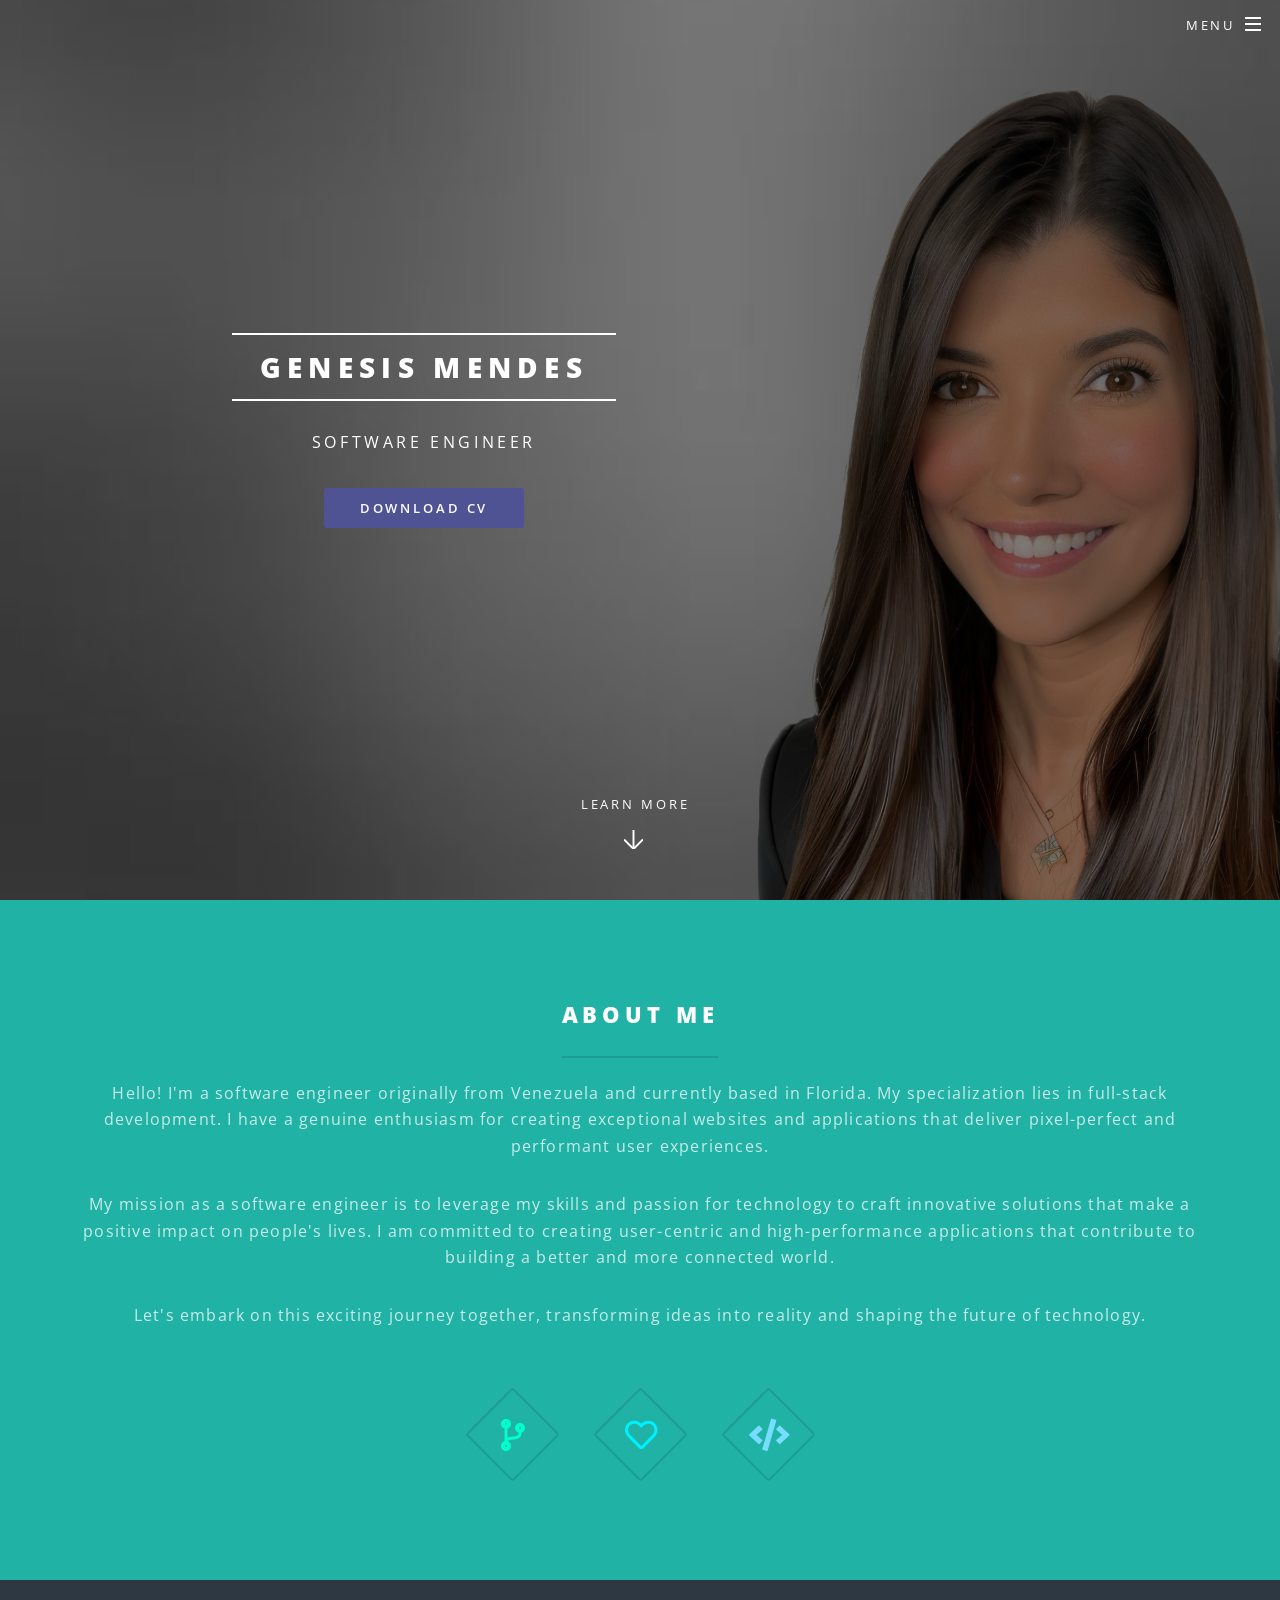
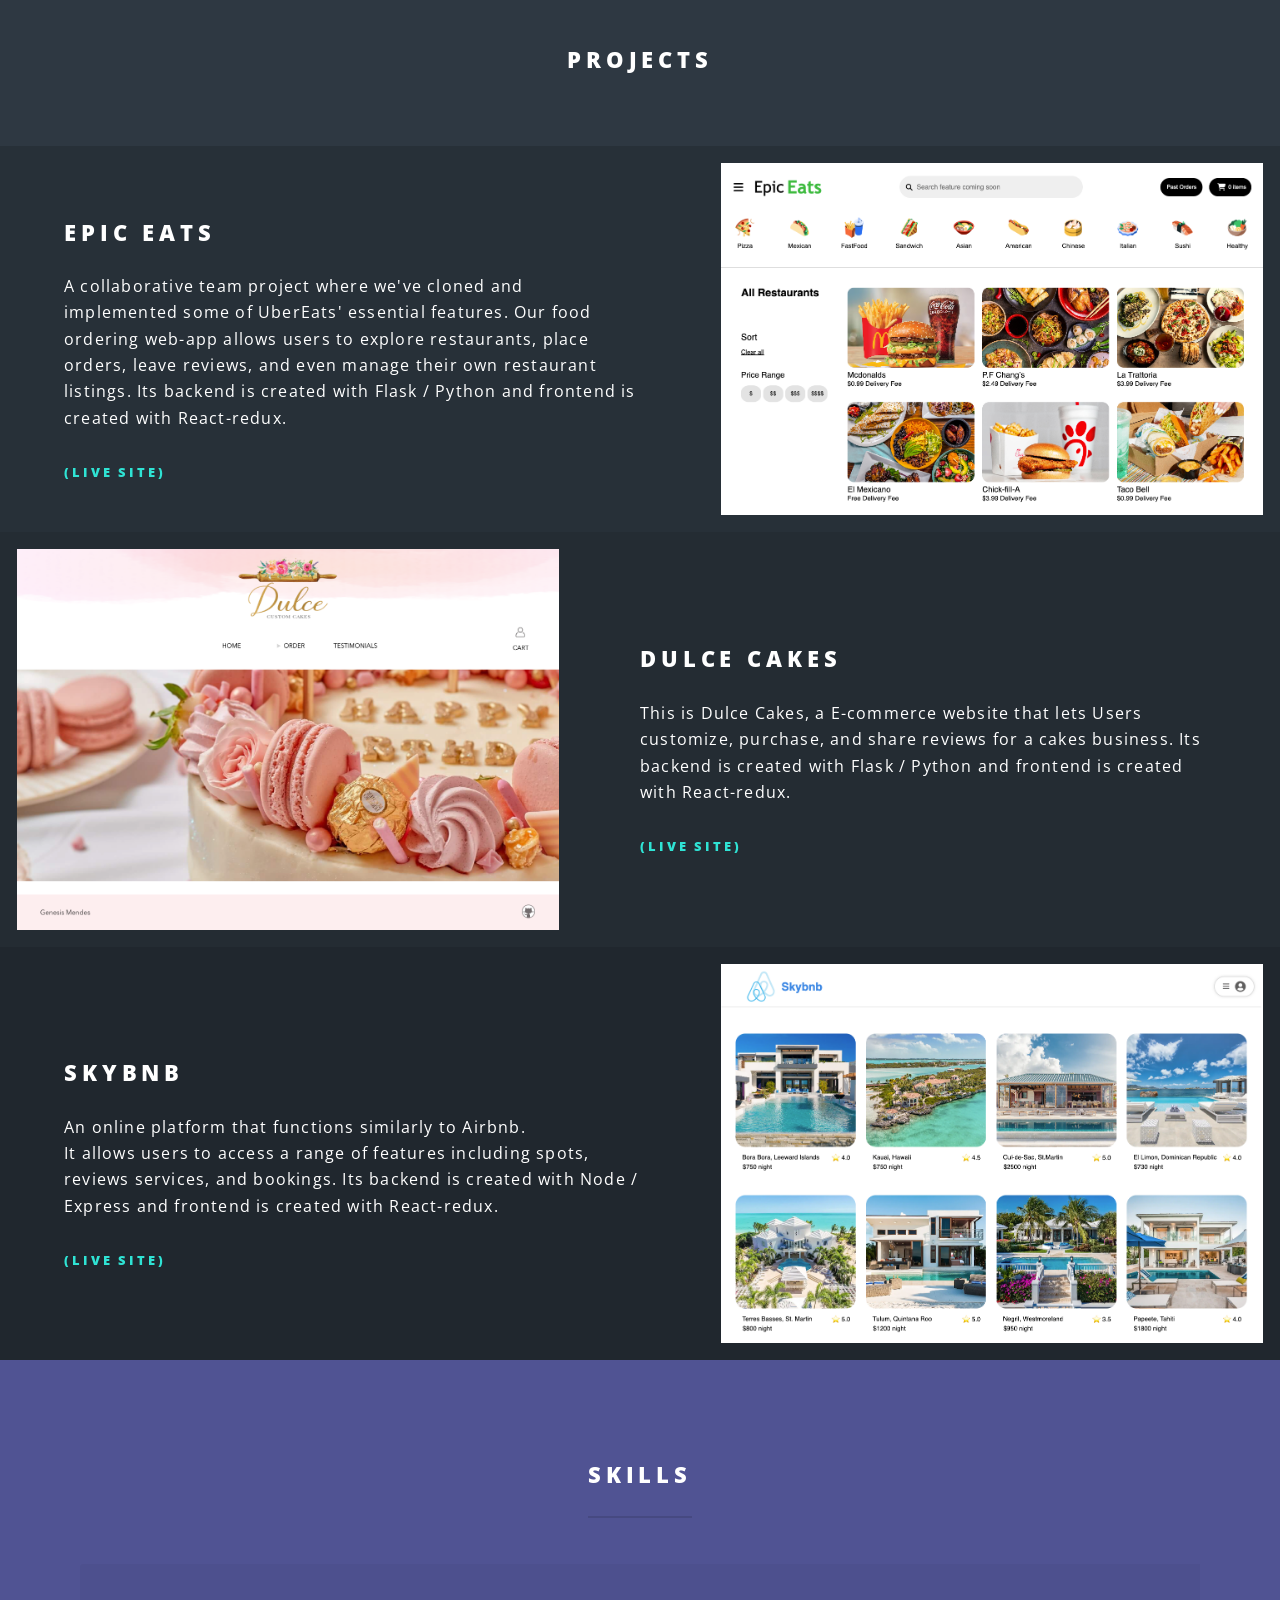
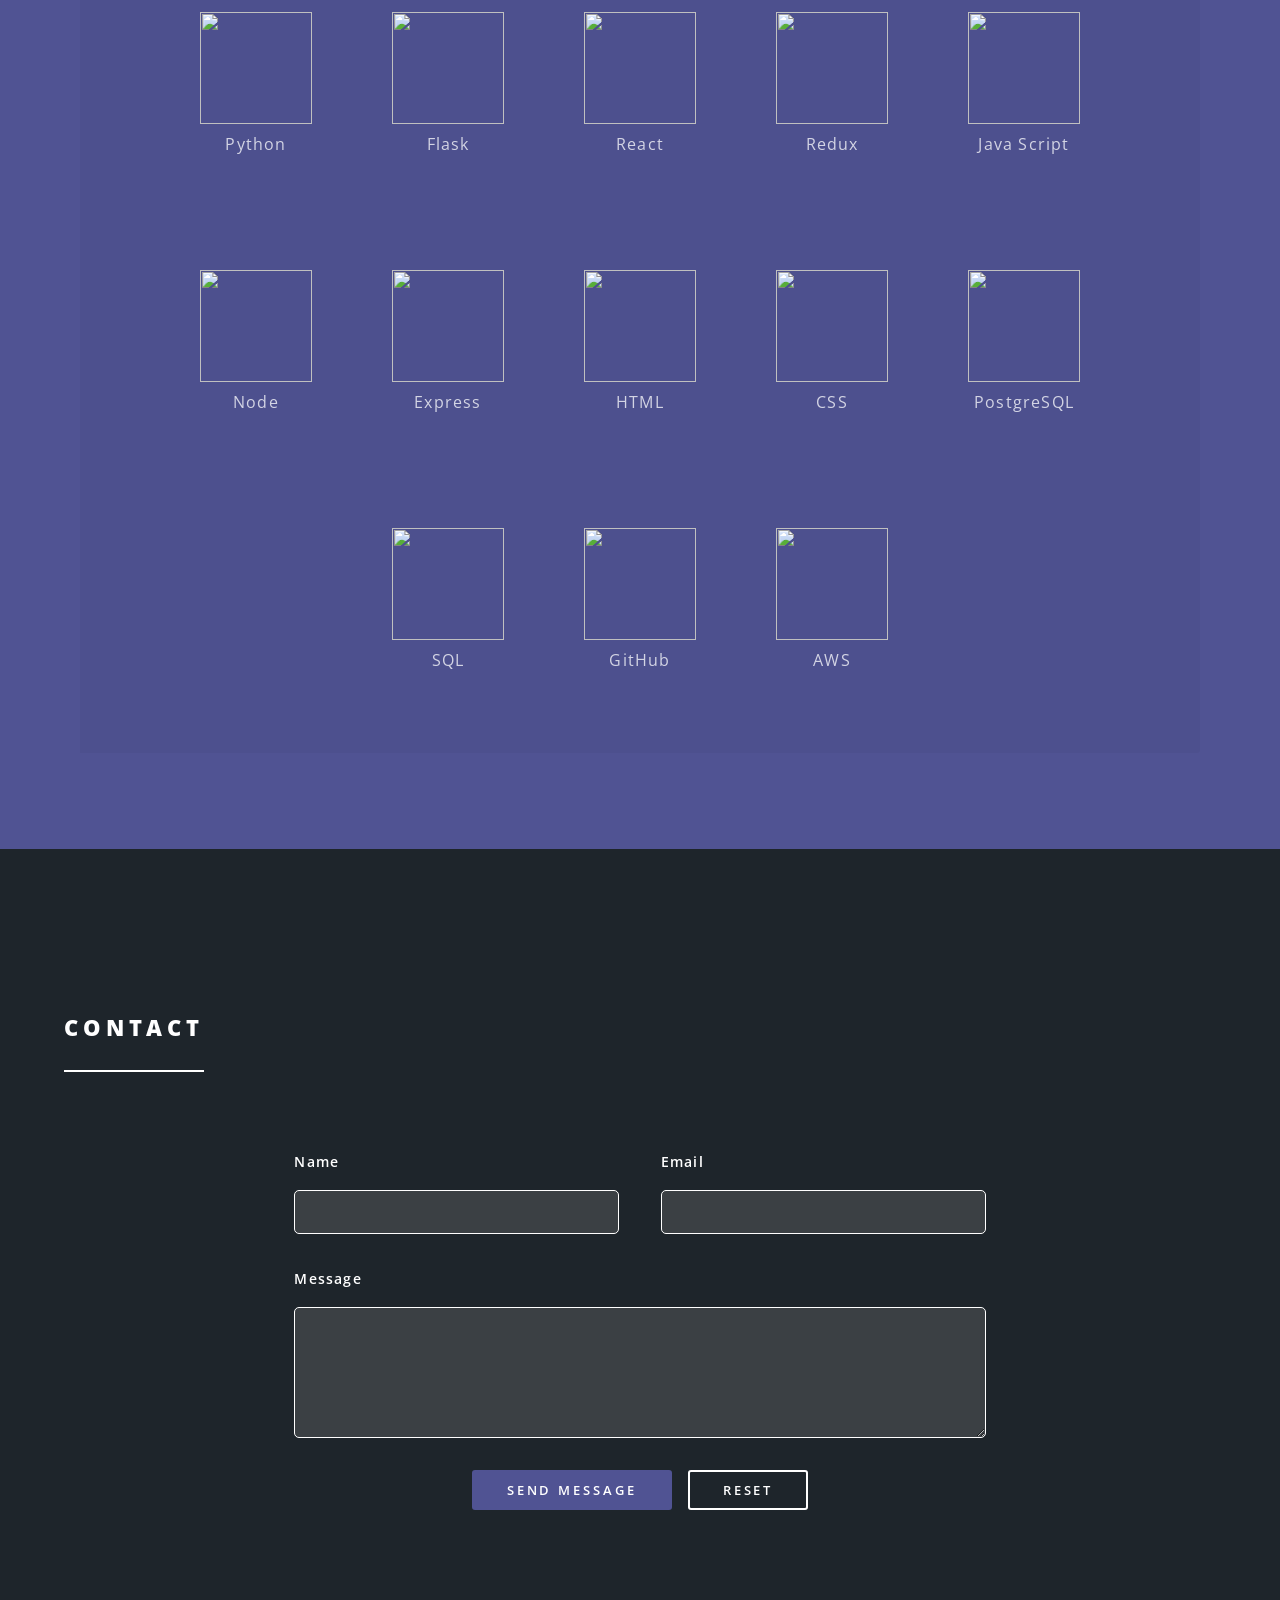
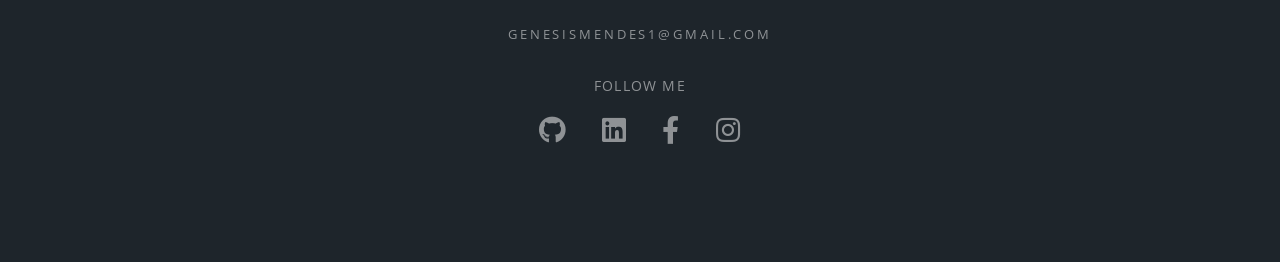
==== commit 51ff487b: "removed phone number" ====
--- a/index.html
+++ b/index.html
@@ -242,7 +242,7 @@
 				<!-- Footer -->
 					<footer id="footer">
 						<ul class="copyright">
-							<li> (786) 878-7993</li><li>Genesismendes1@gmail.com</li>
+							<li>Genesismendes1@gmail.com</li>
 							
 						</ul>
 						<p>FOLLOW ME</p>
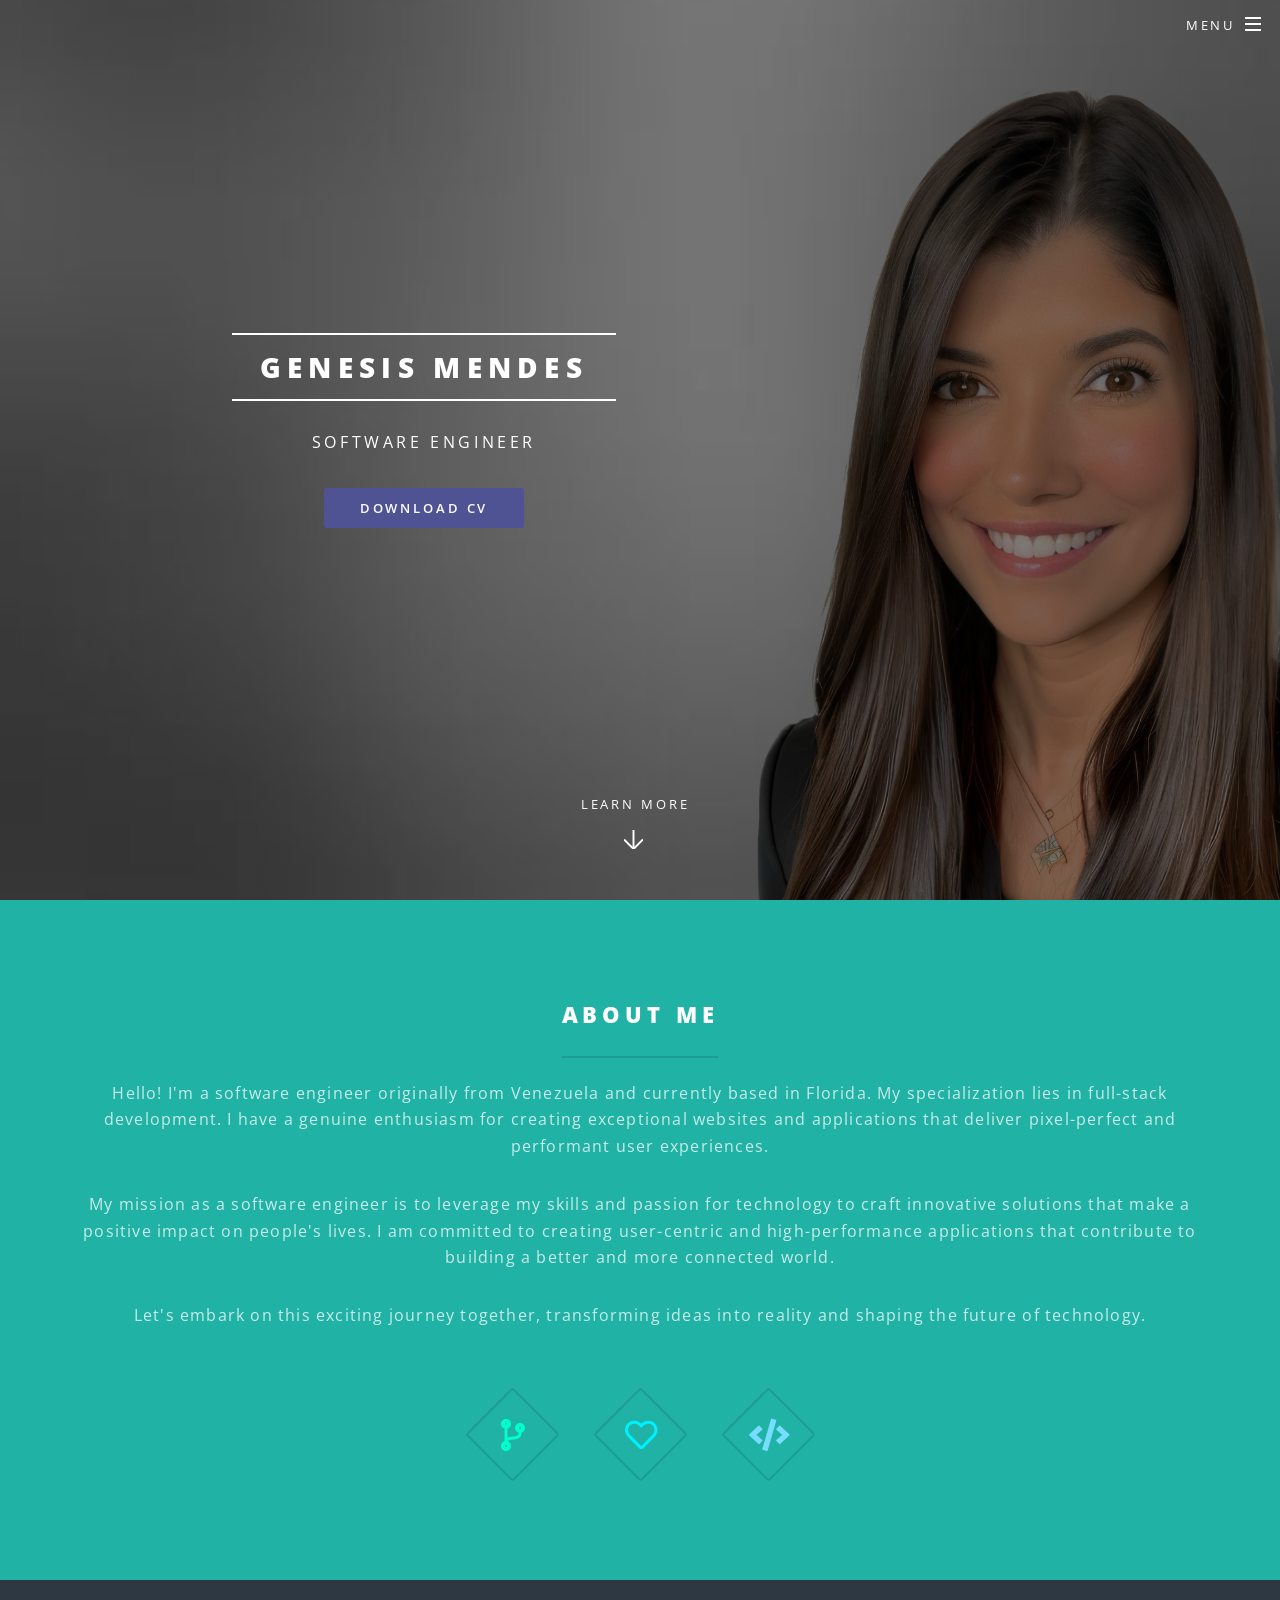
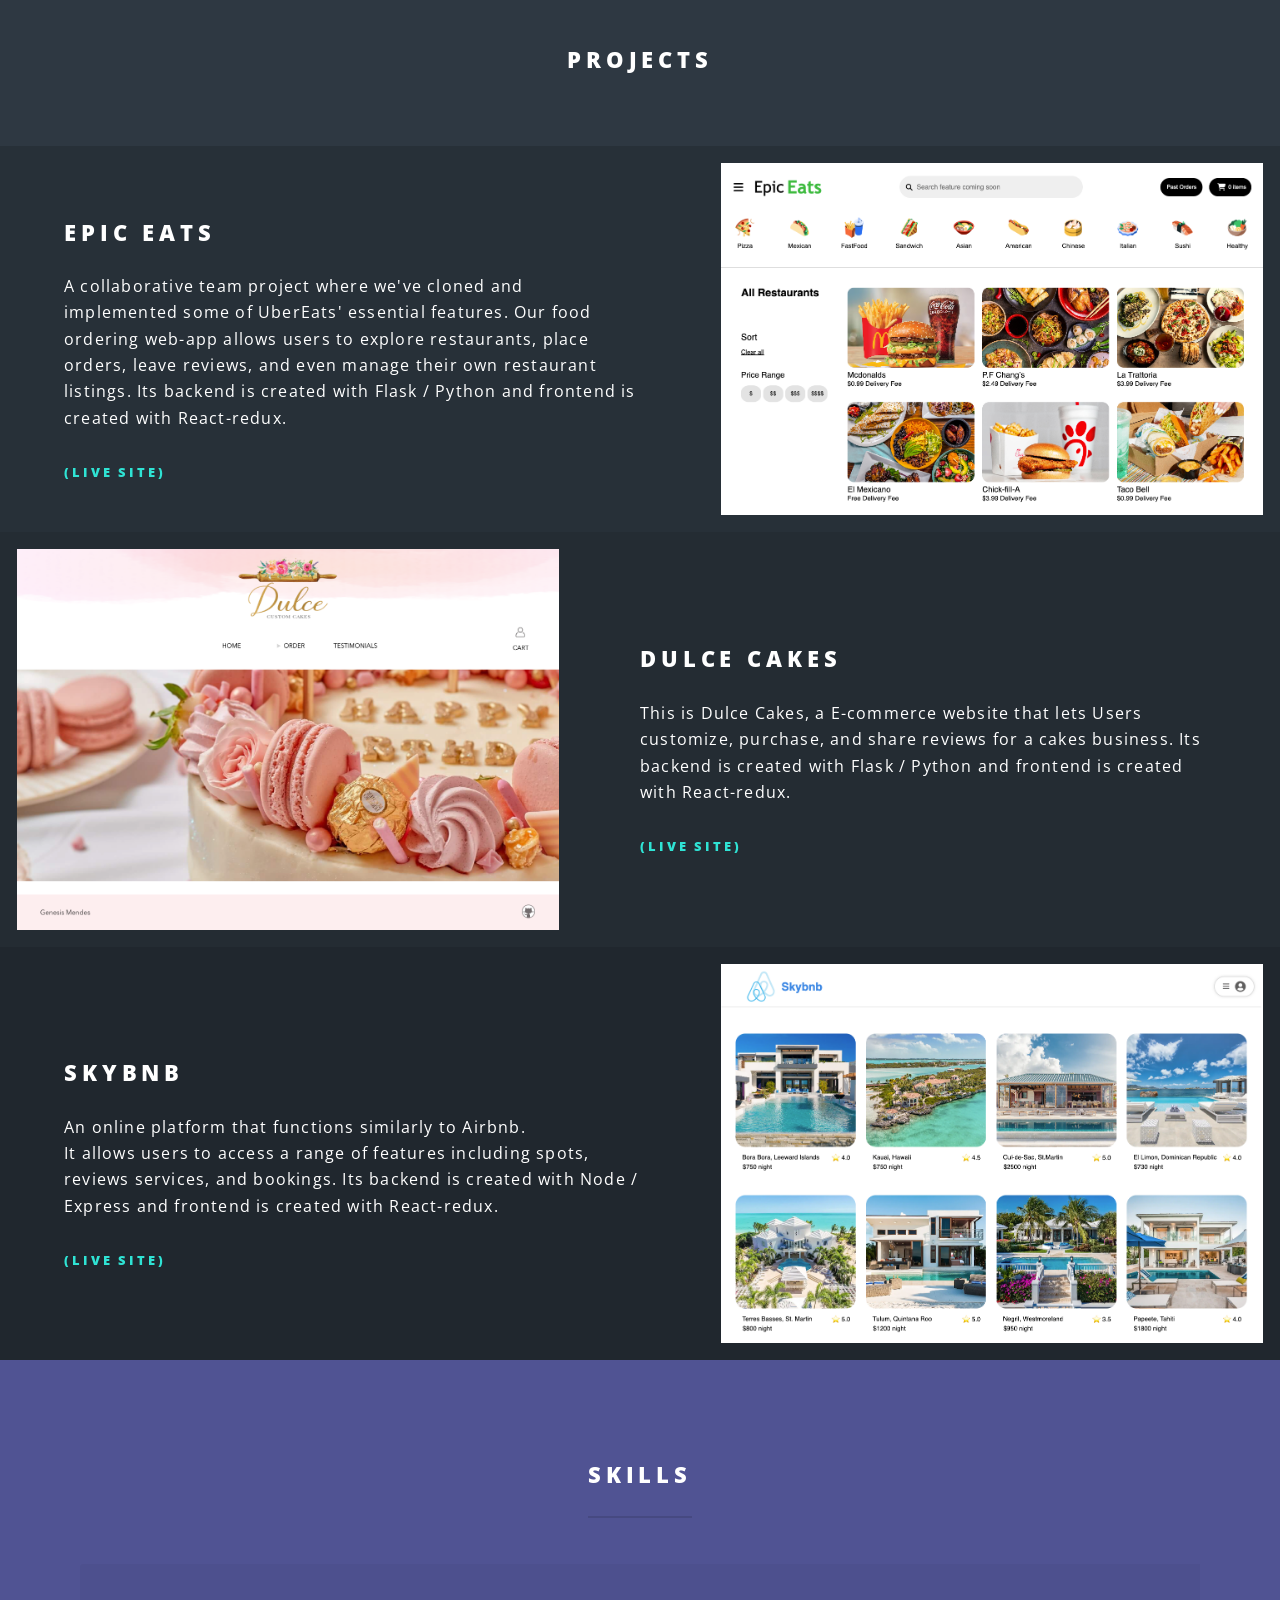
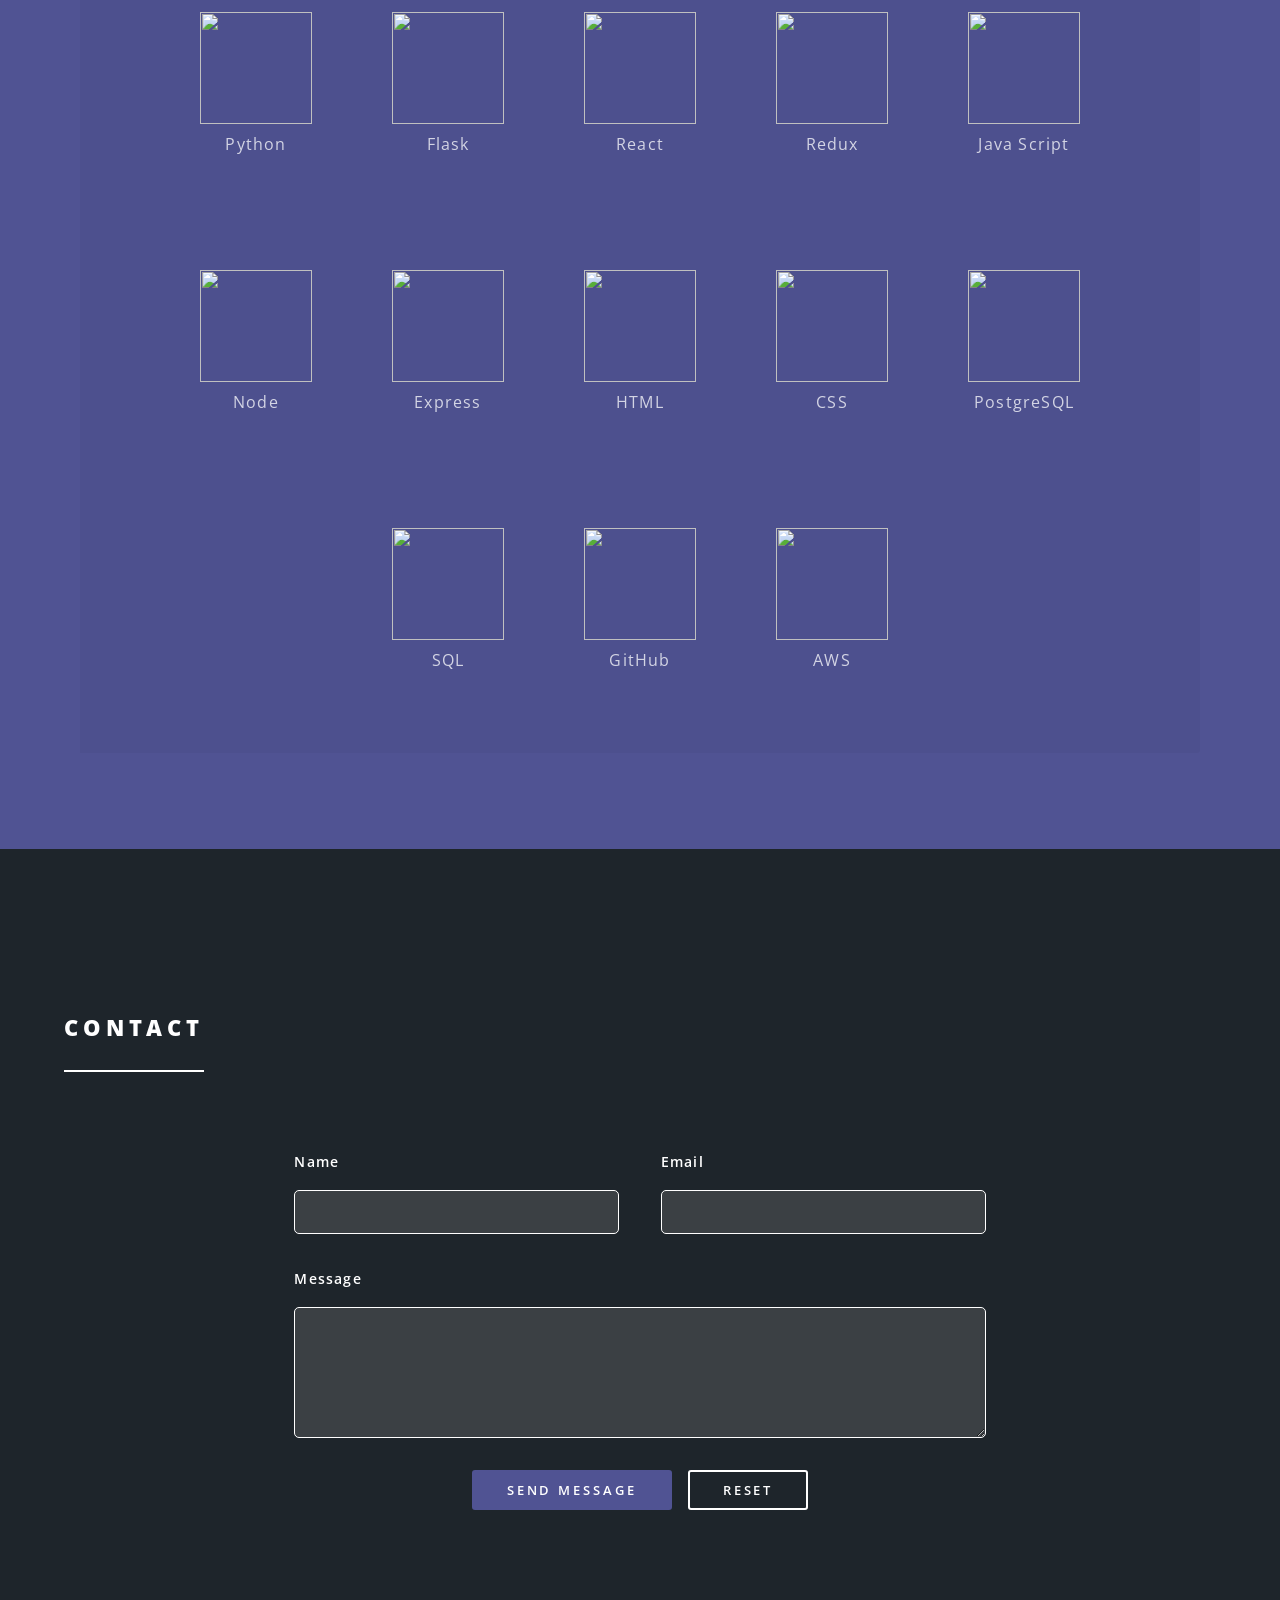
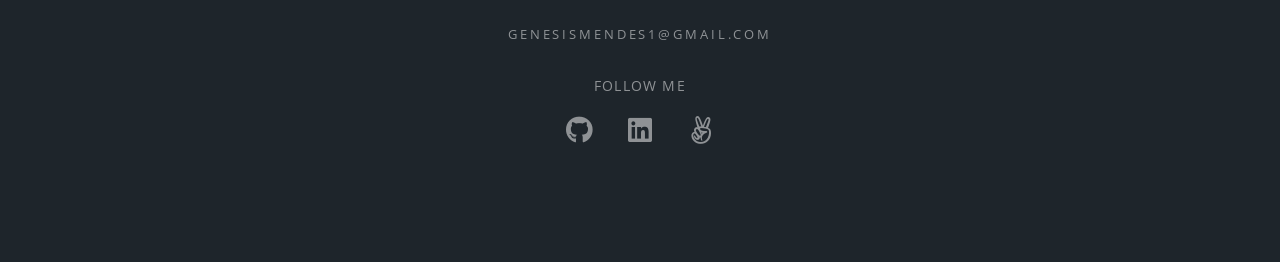
==== commit c7af8a60: "added new link" ====
--- a/index.html
+++ b/index.html
@@ -250,8 +250,10 @@
 								
 								<li><a href="https://github.com/GenesisM8" class="icon brands fa-github"><span class="label">Github</span></a></li>
 																<li><a href="https://www.linkedin.com/in/genesis-mendes-8605a0263/" class="icon brands fa-linkedin"><span class="label">LinkedIn</span></a></li>
-								<li><a href="#" class="icon brands fa-facebook-f"><span class="label">Facebook</span></a></li>
-								<li><a href="#" class="icon brands fa-instagram"><span class="label">Instagram</span></a></li>
+																<li><a href="https://wellfound.com/u/genesis-mendes" class="icon brands fa-angellist"><span
+																			class="label">AngelList</span></a></li>
+								
+				
 							</ul>
 						
 					</footer>
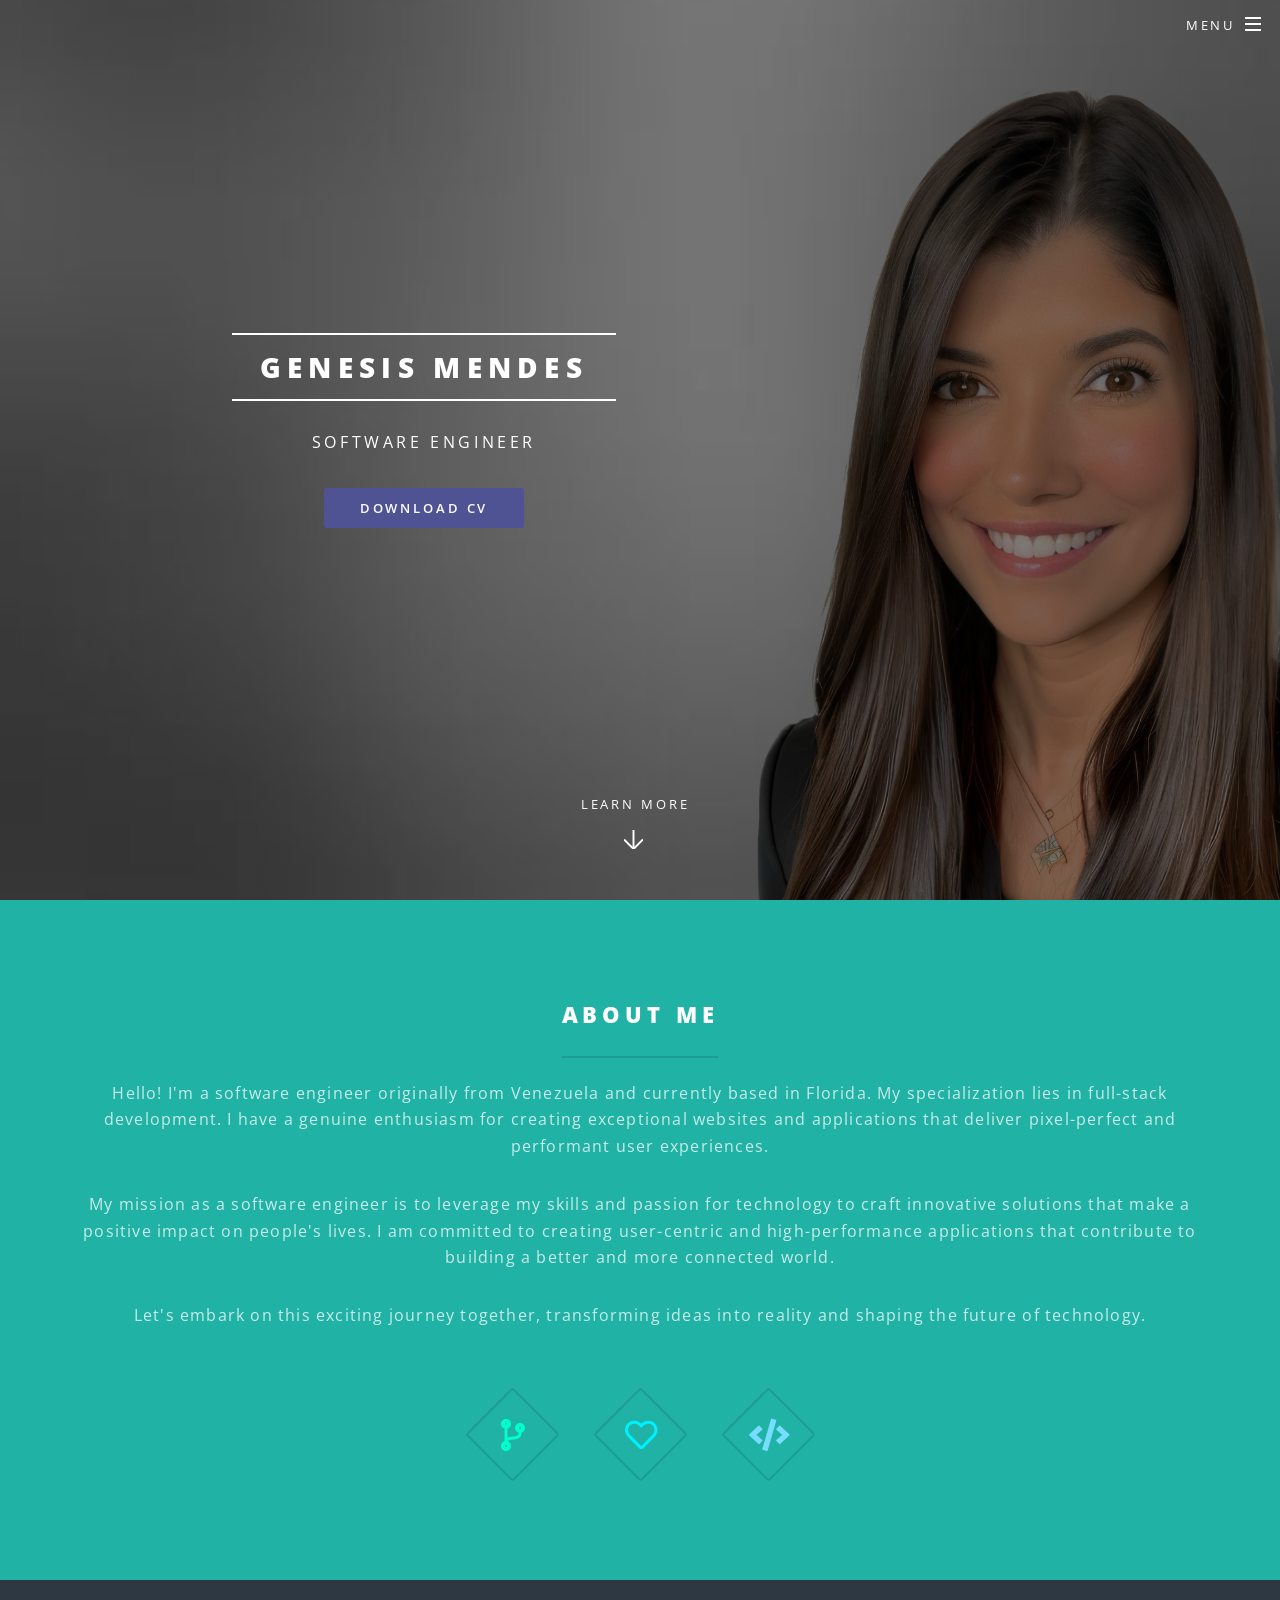
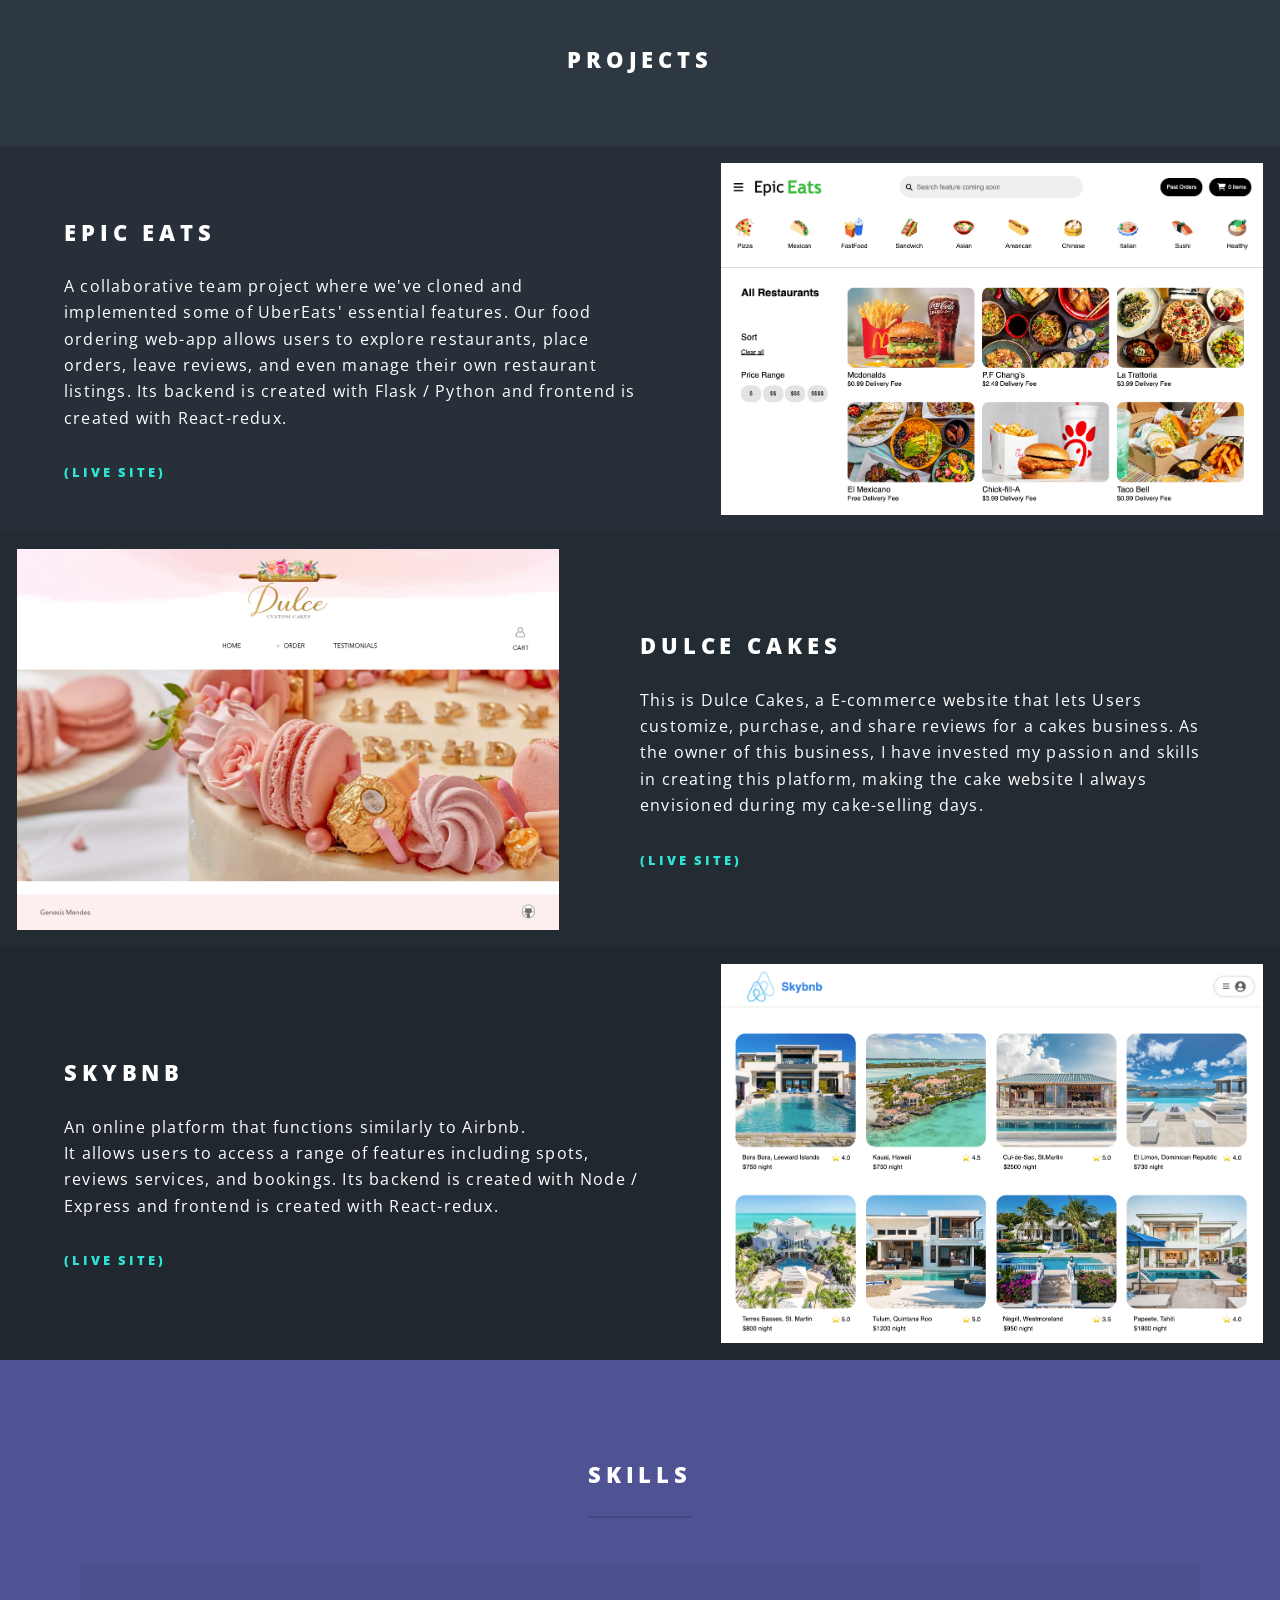
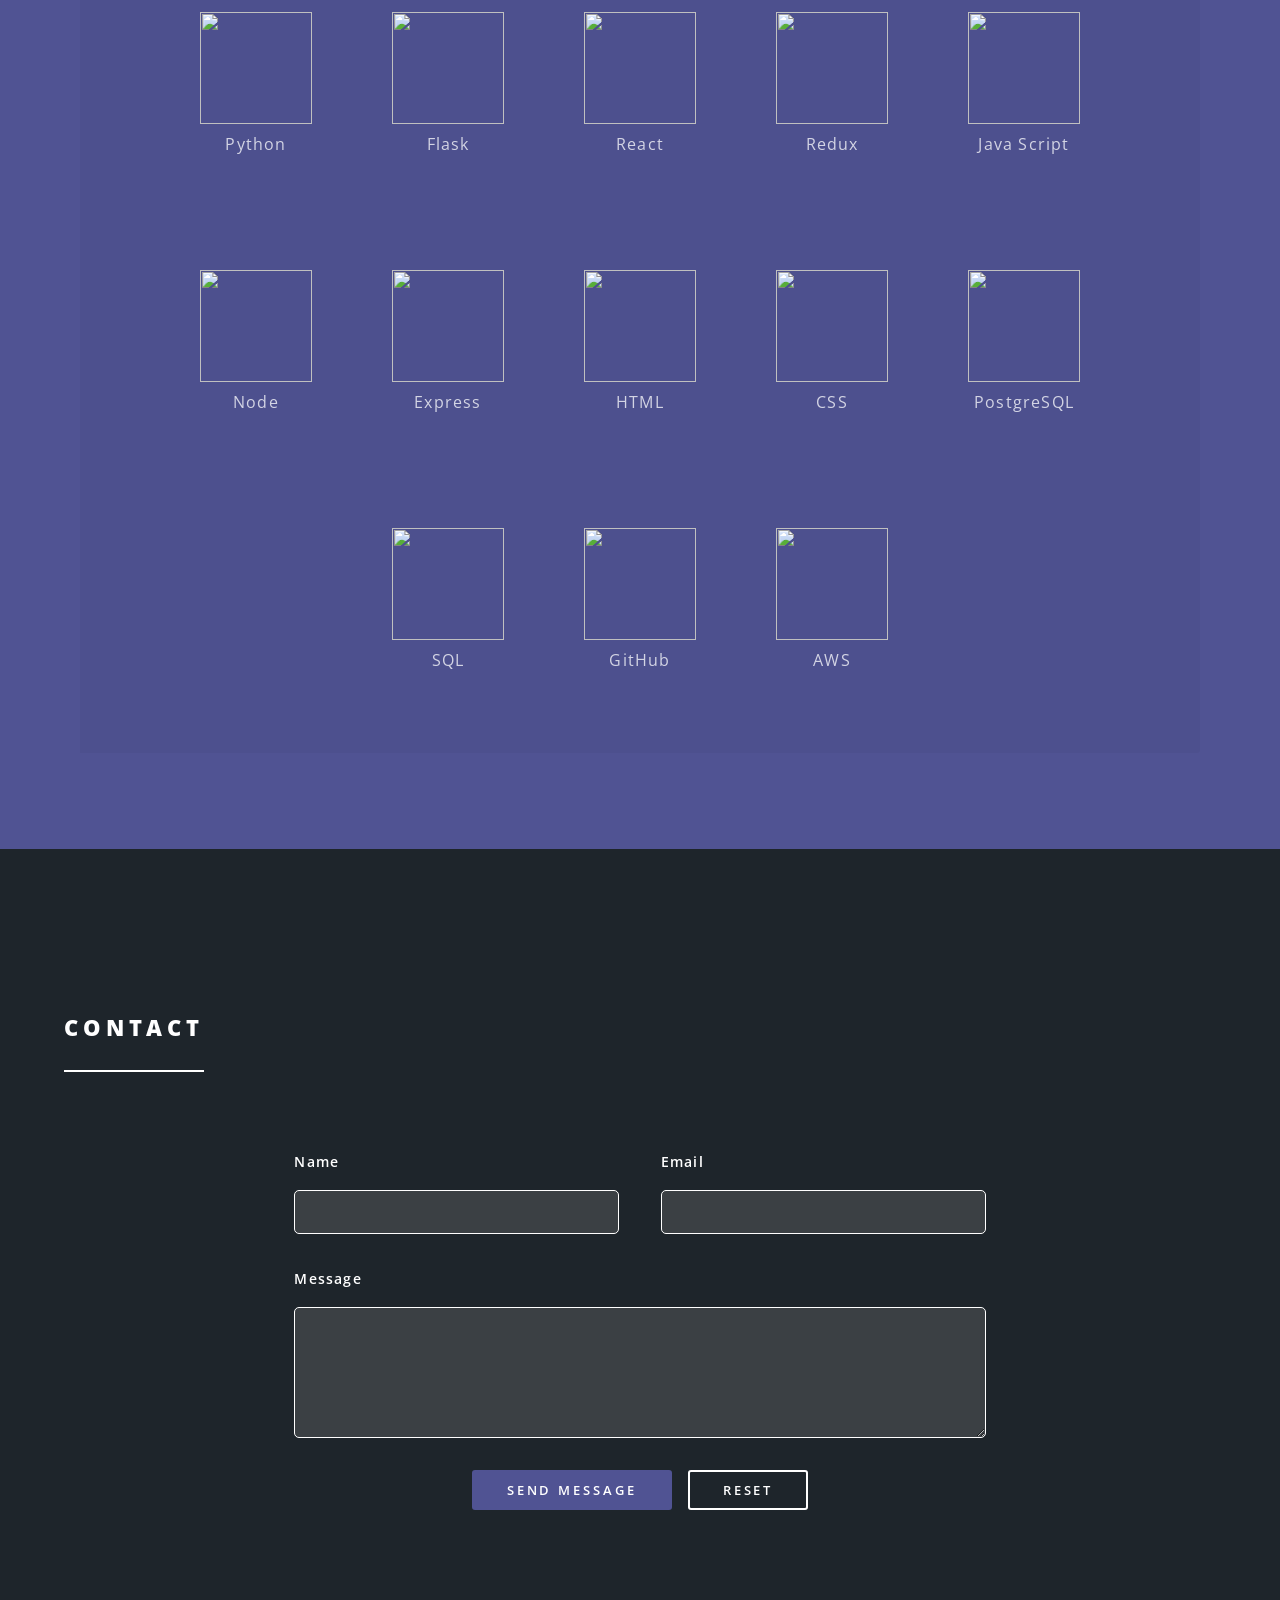
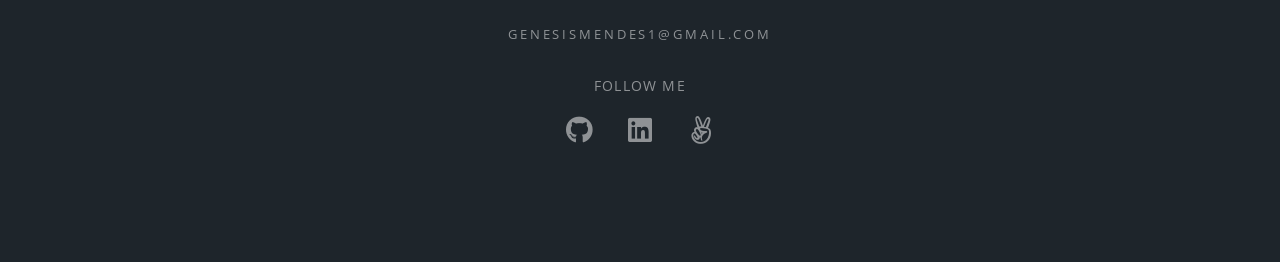
==== commit ba4167ca: "changed dulce cakes" ====
--- a/index.html
+++ b/index.html
@@ -103,7 +103,8 @@
 								<a href="https://dulce-cakes.onrender.com">
 									<h2>Dulce Cakes</h2>
 								</a>
-								<p>This is Dulce Cakes, a E-commerce website that lets Users customize, purchase, and share reviews for a cakes business. Its backend is created with Flask / Python and frontend is created with React-redux. </p>
+								<p>This is Dulce Cakes, a E-commerce website that lets Users customize, purchase, and share reviews for a cakes business. As the owner of this business, I have invested my passion and skills in creating this platform, making the cake website
+								I always envisioned during my cake-selling days. </p>
 								<a href="https://dulce-cakes.onrender.com">
 									<h5>(Live Site)</h5>
 								</a>
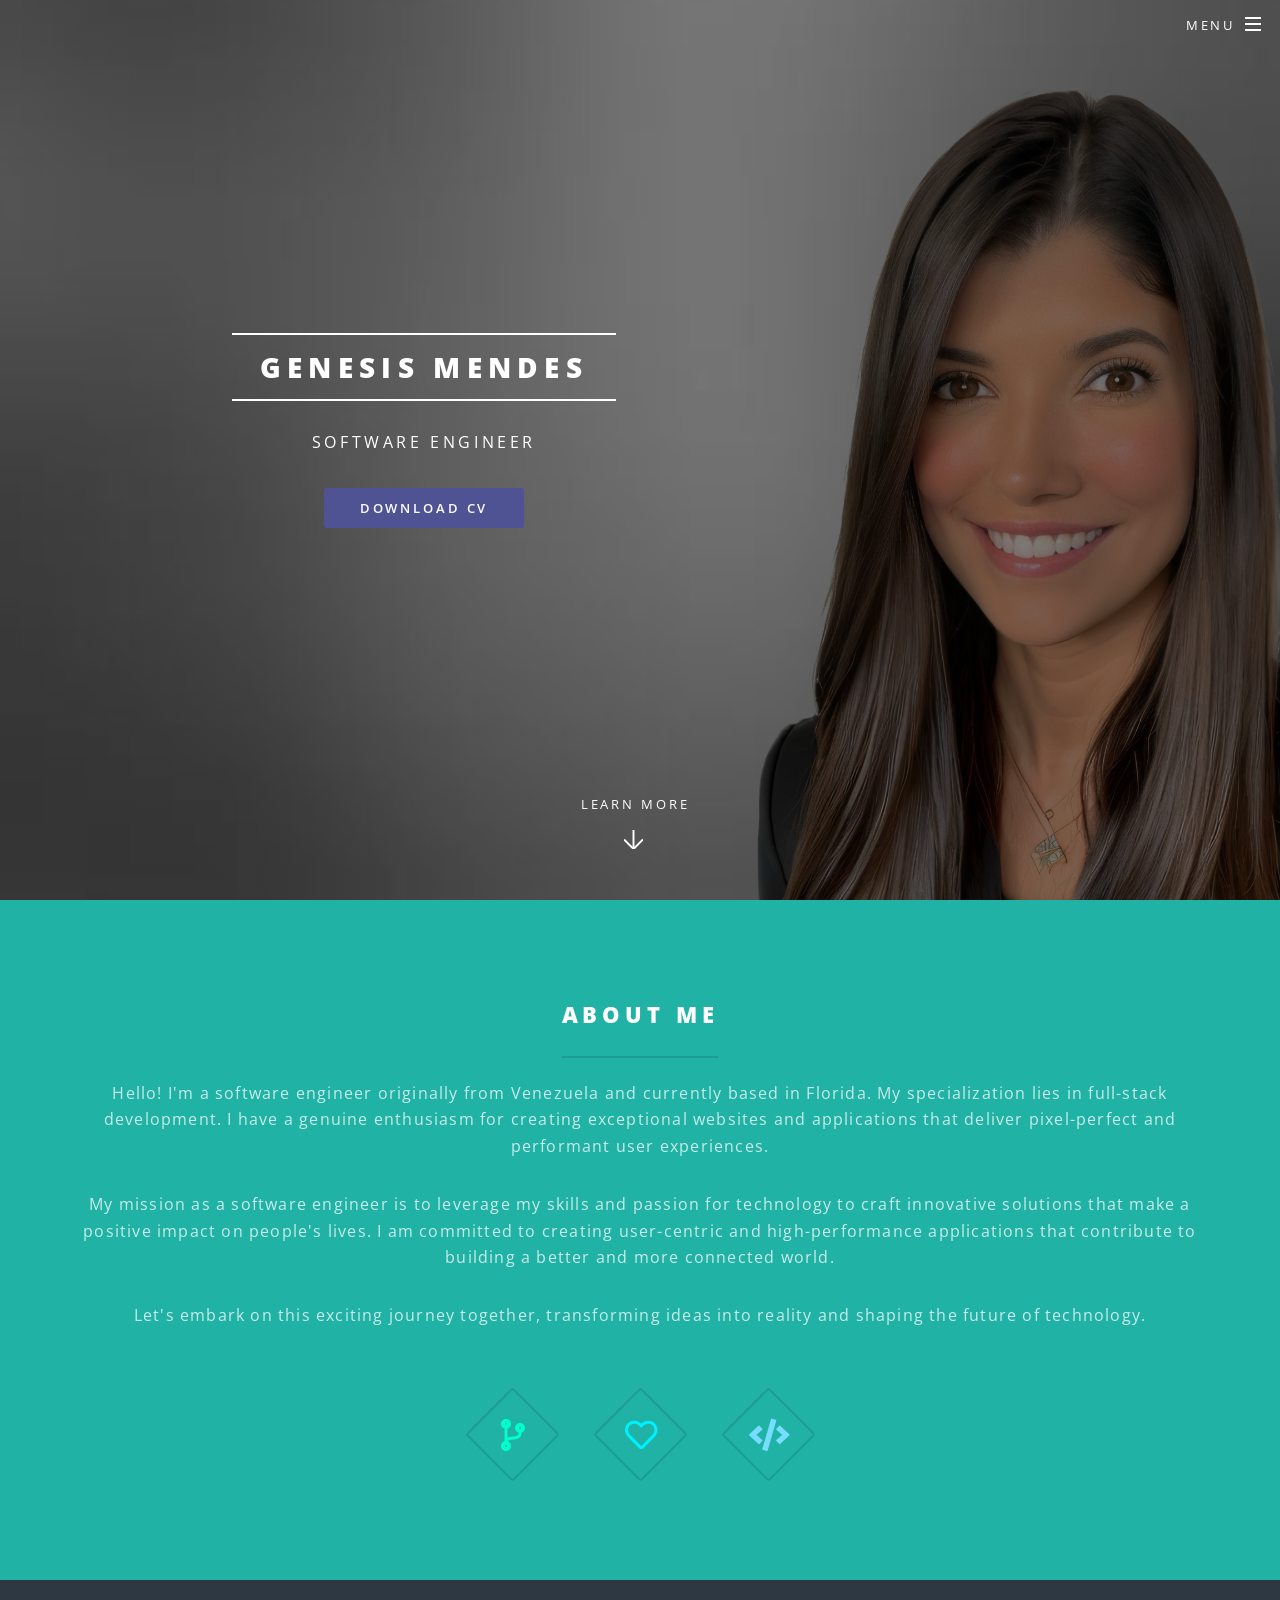
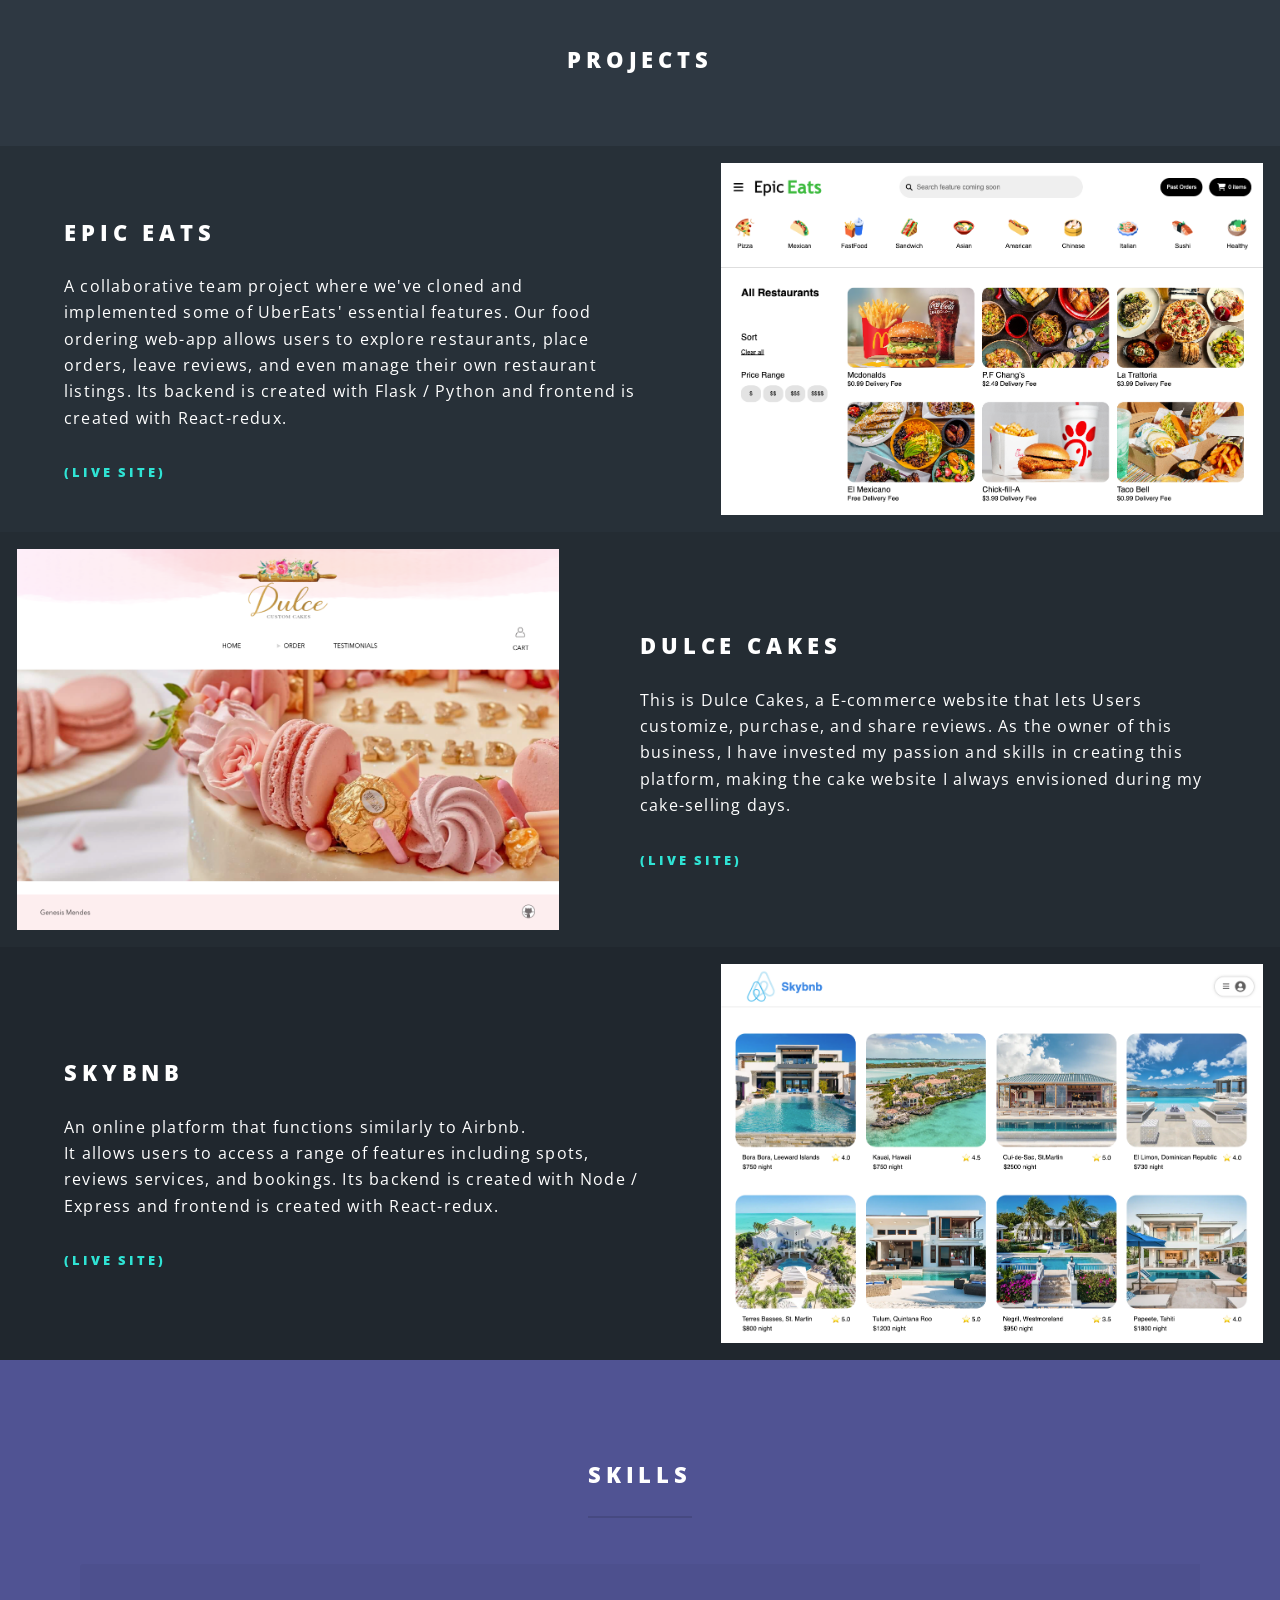
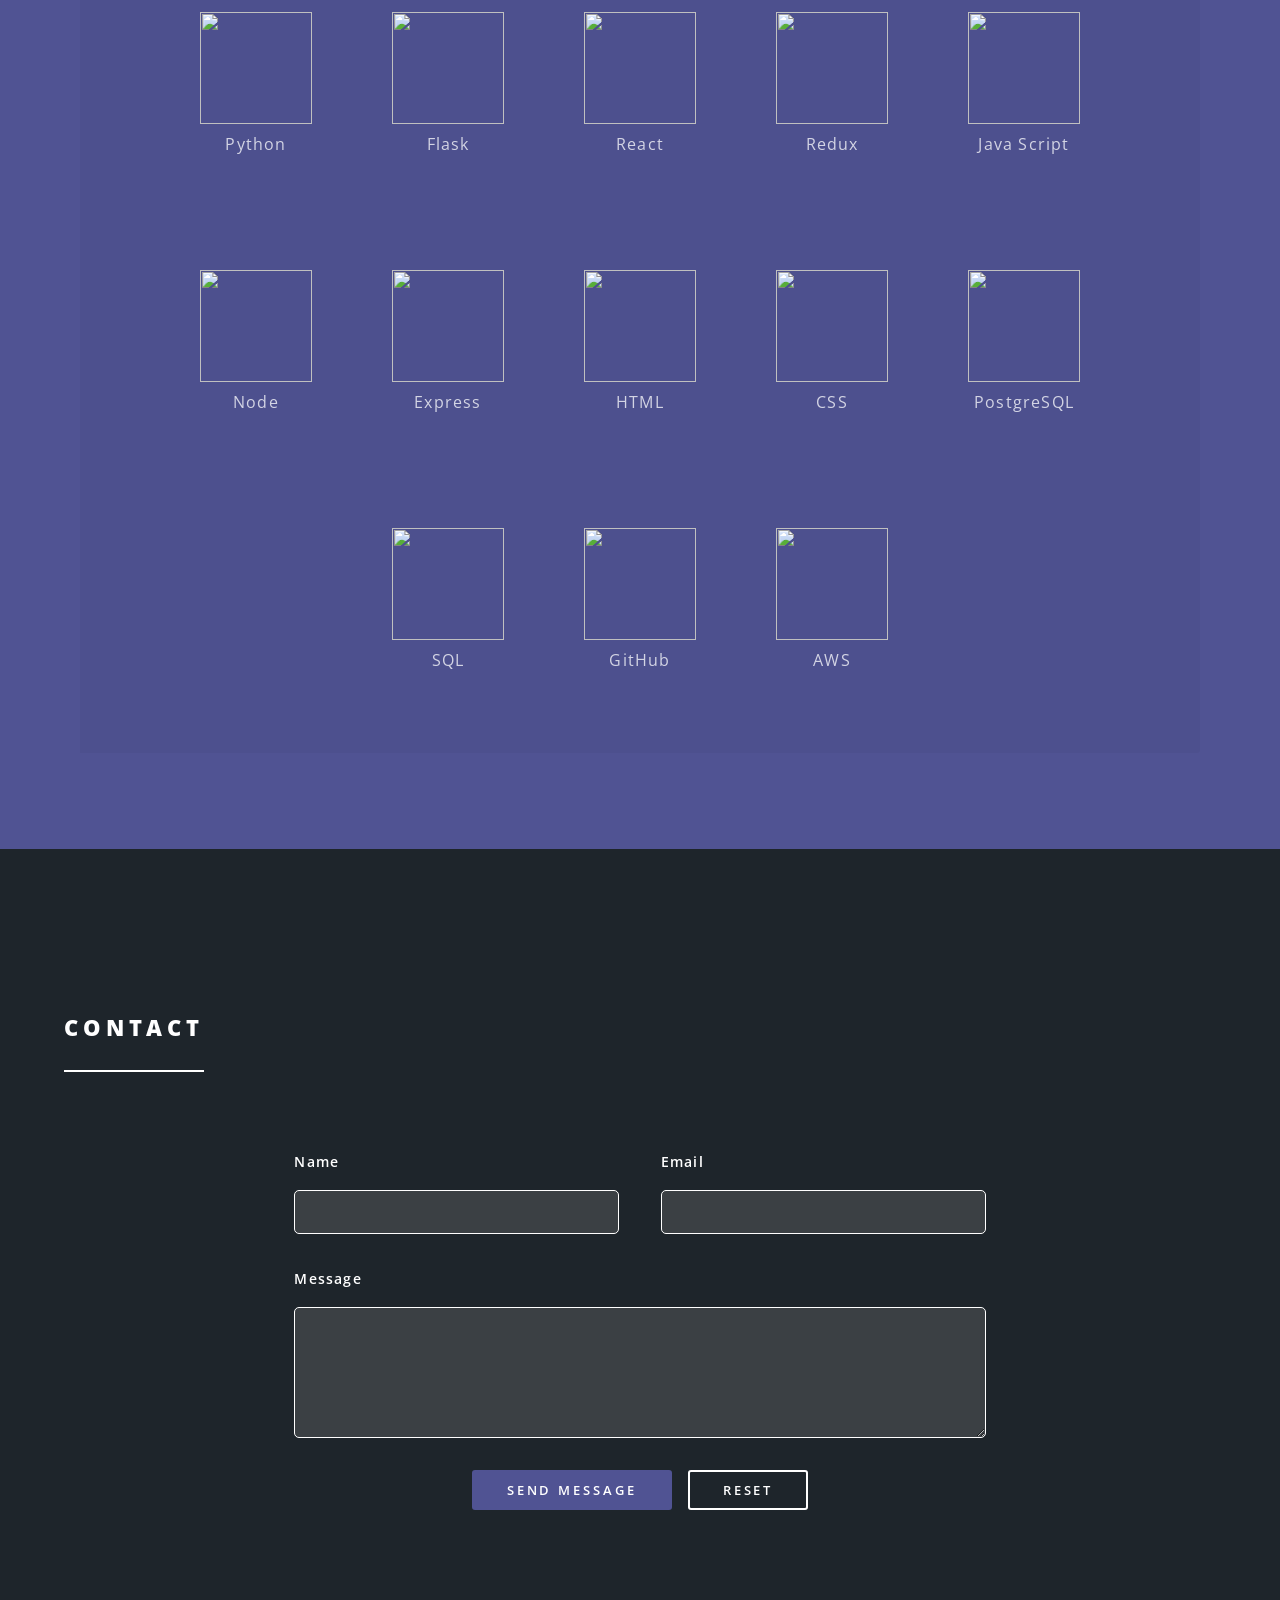
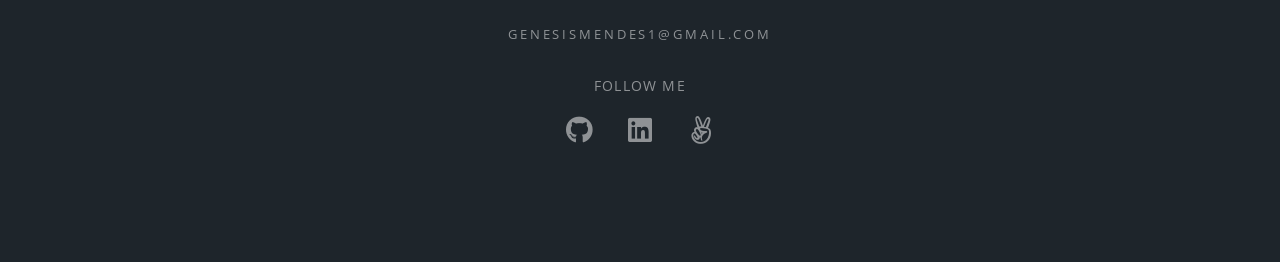
==== commit c102bc18: "updated resume" ====
--- a/index.html
+++ b/index.html
@@ -46,7 +46,7 @@
 							</div> -->
 							<ul class="actions special">
 								
-								<li><a href="images/resume_genesis_mendes.pdf" class="button primary" download="">Download CV</a></li>
+								<li><a href="images/resume_genesis_mendes3.pdf" class="button primary" download="">Download CV</a></li>
 							</ul>
 						</div>
 						<a href="#one" class="more scrolly">Learn More</a>
@@ -103,7 +103,7 @@
 								<a href="https://dulce-cakes.onrender.com">
 									<h2>Dulce Cakes</h2>
 								</a>
-								<p>This is Dulce Cakes, a E-commerce website that lets Users customize, purchase, and share reviews for a cakes business. As the owner of this business, I have invested my passion and skills in creating this platform, making the cake website
+								<p>This is Dulce Cakes, a E-commerce website that lets Users customize, purchase, and share reviews. As the owner of this business, I have invested my passion and skills in creating this platform, making the cake website
 								I always envisioned during my cake-selling days. </p>
 								<a href="https://dulce-cakes.onrender.com">
 									<h5>(Live Site)</h5>
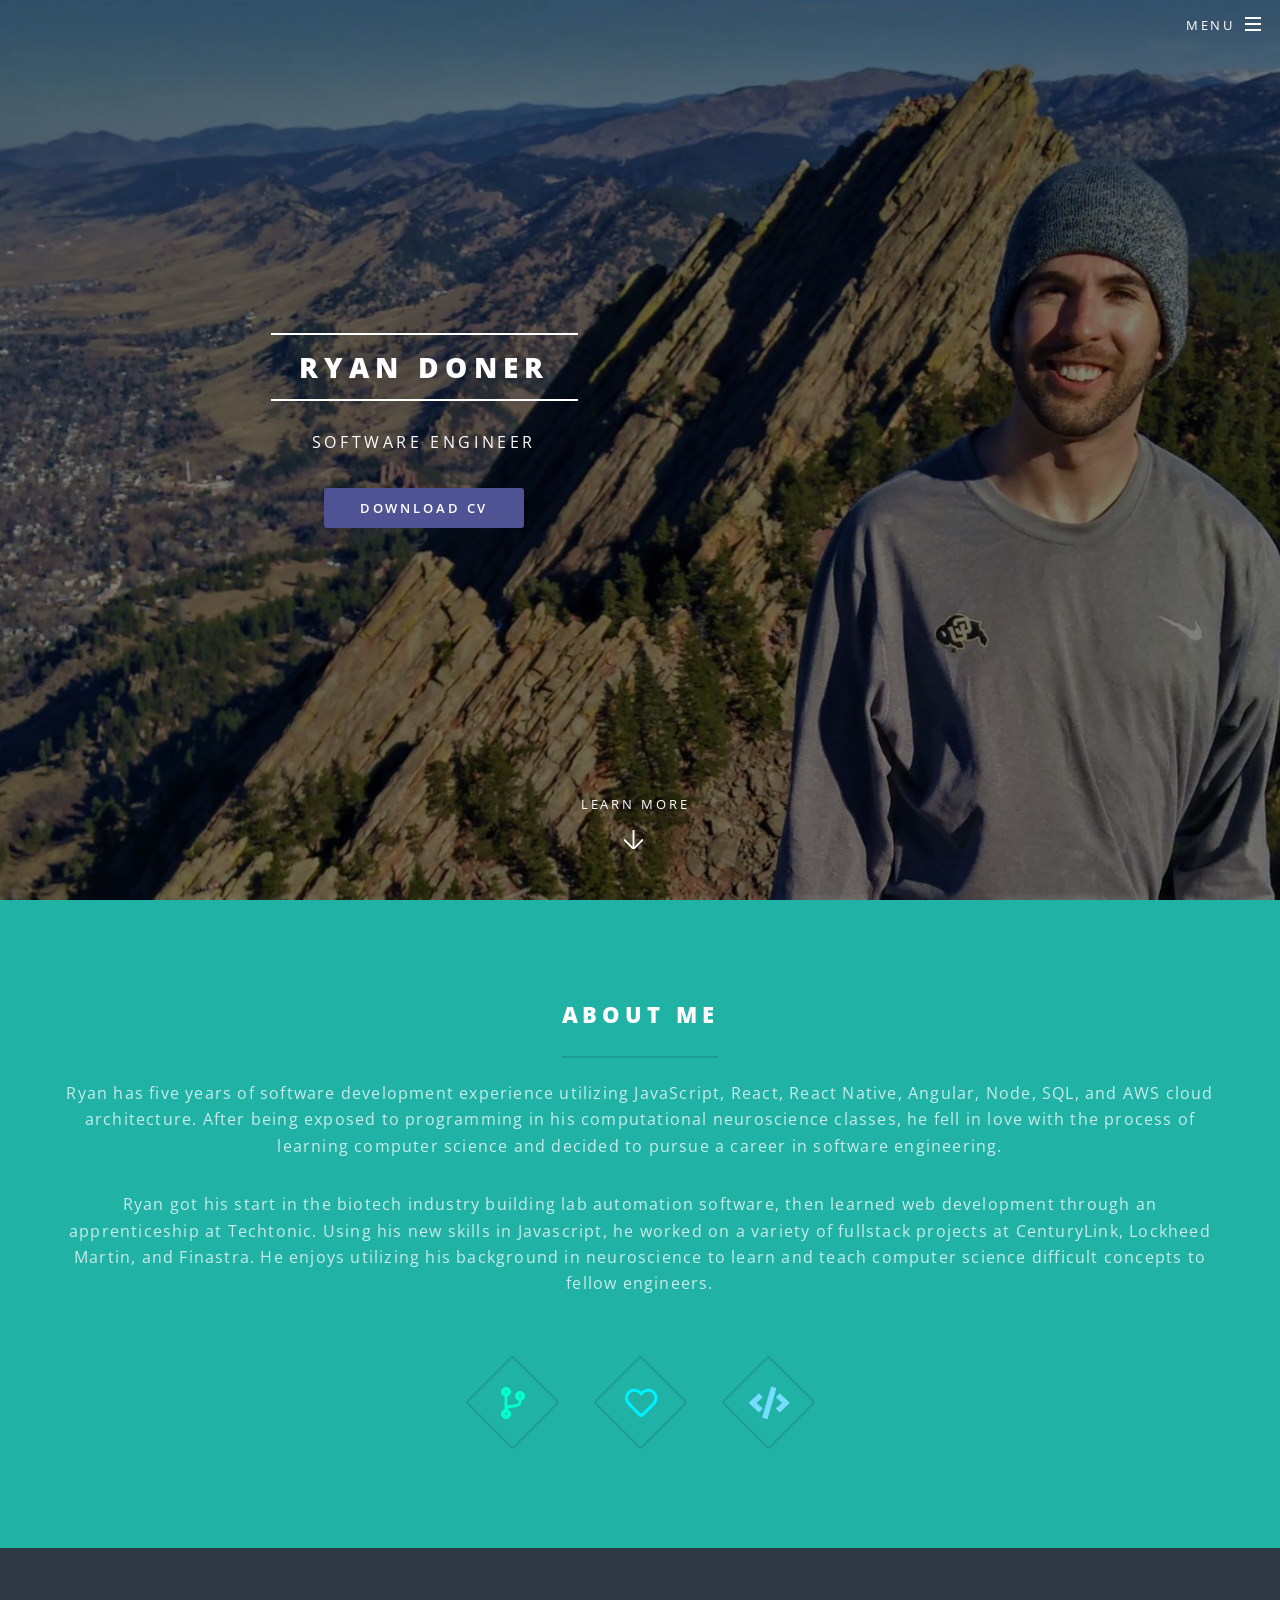
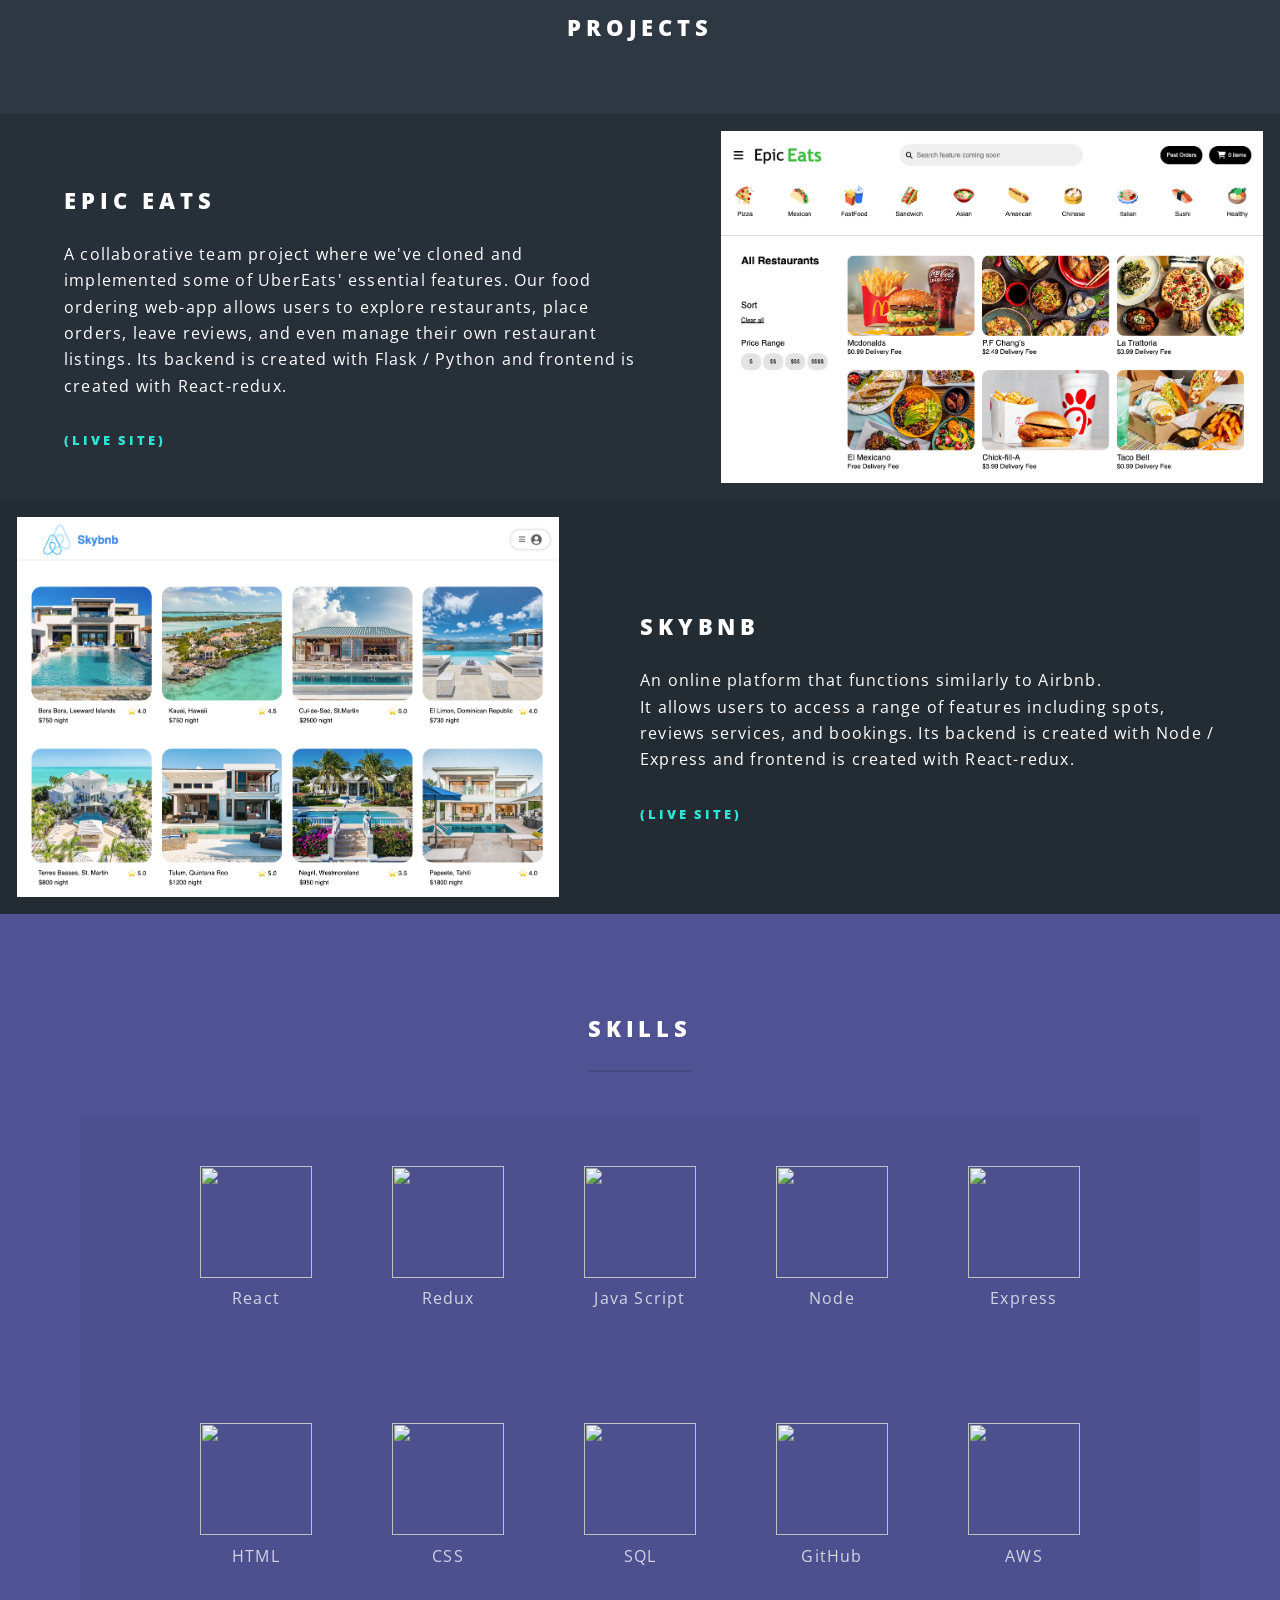
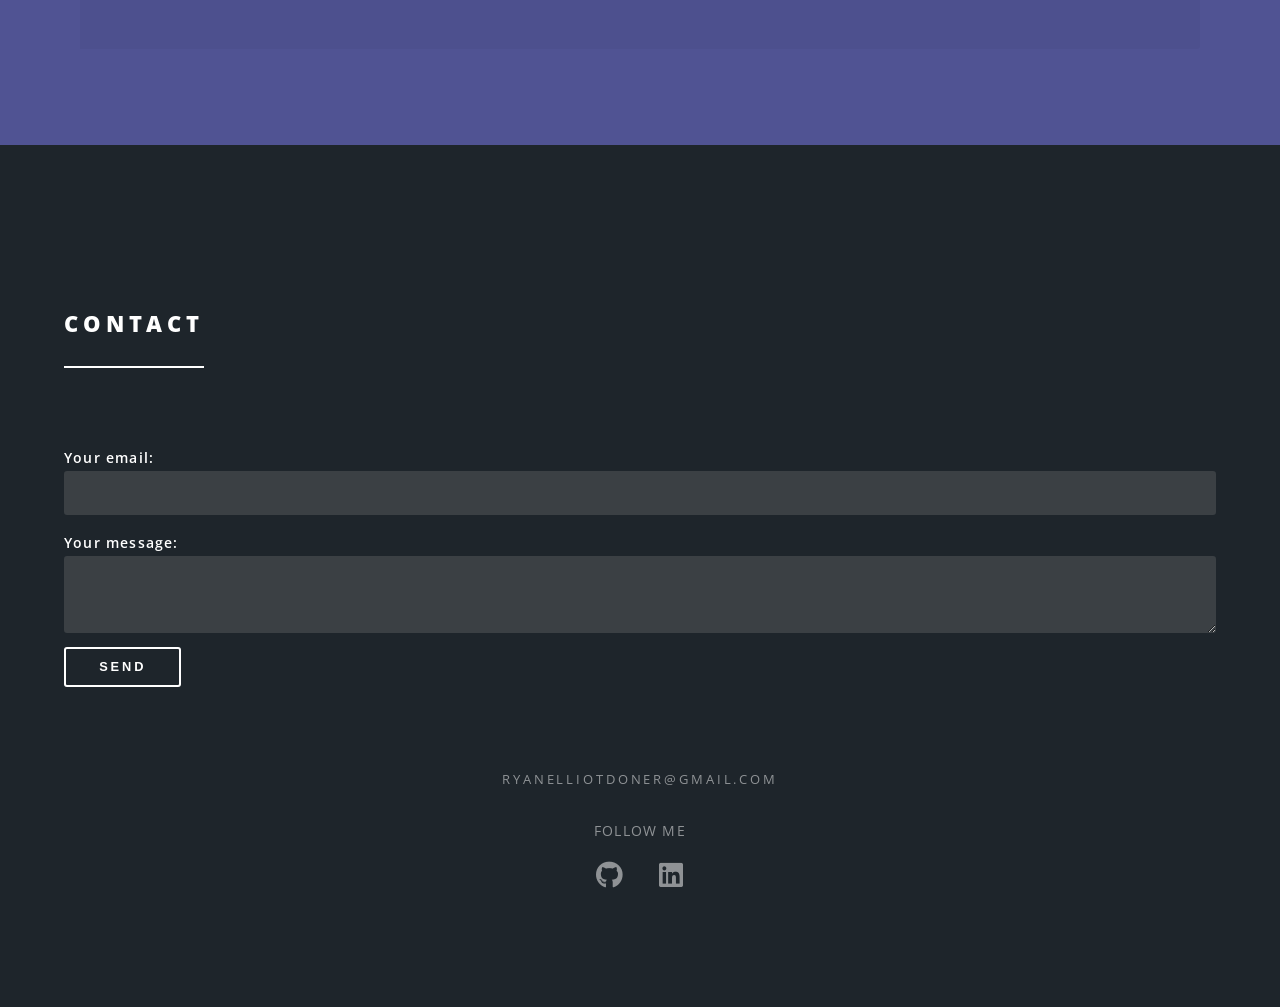
==== commit 283adec7: "customize portfolio" ====
--- a/index.html
+++ b/index.html
@@ -1,274 +1,322 @@
-<!DOCTYPE HTML>
+<!DOCTYPE html>
 <html>
-	<head>
-		<title>Genesis Mendes</title>
-		<meta charset="utf-8" />
-		<meta name="viewport" content="width=device-width, initial-scale=1, user-scalable=no" />
-		<link rel="stylesheet" href="assets/css/main.css" />
-		<noscript><link rel="stylesheet" href="assets/css/noscript.css" /></noscript>
-		<link rel="icon" type="image/png"
-			href="https://upload.wikimedia.org/wikipedia/commons/thumb/1/1f/Eo_circle_purple_letter-g.svg/1200px-Eo_circle_purple_letter-g.svg.png">
-	</head>
-	<body class="landing is-preload">
-
-		<!-- Page Wrapper -->
-			<div id="page-wrapper">
-
-				<!-- Header -->
-					<header id="header" class="alt">
-						<h1><a href="index.html">Genesis Mendes</a></h1>
-						<nav id="nav">
-							<ul>
-								<li class="special">
-									<a href="#menu" class="menuToggle"><span>Menu</span></a>
-									<div id="menu">
-										<ul>
-											<li><a href="index.html">Home</a></li>
-											<li><a href="#one">About Me</a></li>
-											<li><a href="#two">Projects</a></li>
-											<li><a href="#three">Skills</a></li>
-											<li><a href="#four">Contact</a></li>
-										</ul>
-									</div>
-								</li>
-							</ul>
-						</nav>
-					</header>
-
-				<!-- Banner -->
-					<section id="banner">
-						<div class="inner">
-							<h2>Genesis Mendes</h2>
-							<p>Software Engineer<br />
-							<!-- <div class="icons-container">
+  <head>
+    <title>Ryan Doner</title>
+    <meta charset="utf-8" />
+    <meta
+      name="viewport"
+      content="width=device-width, initial-scale=1, user-scalable=no"
+    />
+    <link rel="stylesheet" href="assets/css/main.css" />
+    <noscript
+      ><link rel="stylesheet" href="assets/css/noscript.css"
+    /></noscript>
+    <link
+      rel="icon"
+      type="image/png"
+      href="https://upload.wikimedia.org/wikipedia/commons/thumb/1/1f/Eo_circle_purple_letter-g.svg/1200px-Eo_circle_purple_letter-g.svg.png"
+    />
+  </head>
+  <body class="landing is-preload">
+    <!-- Page Wrapper -->
+    <div id="page-wrapper">
+      <!-- Header -->
+      <header id="header" class="alt">
+        <h1><a href="index.html">Ryan Doner</a></h1>
+        <nav id="nav">
+          <ul>
+            <li class="special">
+              <a href="#menu" class="menuToggle"><span>Menu</span></a>
+              <div id="menu">
+                <ul>
+                  <li><a href="index.html">Home</a></li>
+                  <li><a href="#one">About Me</a></li>
+                  <li><a href="#two">Projects</a></li>
+                  <li><a href="#three">Skills</a></li>
+                  <li><a href="#four">Contact</a></li>
+                </ul>
+              </div>
+            </li>
+          </ul>
+        </nav>
+      </header>
+
+      <!-- Banner -->
+      <section id="banner">
+        <div class="inner">
+          <h2>Ryan Doner</h2>
+          <p>
+            Software Engineer<br />
+            <!-- <div class="icons-container">
 							 <a href="https://www.linkedin.com/in/genesis-mendes-8605a0263/"><img className="icon" src="https://cdn-icons-png.flaticon.com/512/61/61109.png" alt="LinkedIn Icon"/></a></p>
 							<a href="https://github.com/GenesisM8"><img className="icon" src="https://upload.wikimedia.org/wikipedia/commons/thumb/9/91/Octicons-mark-github.svg/2048px-Octicons-mark-github.svg.png" alt="Github Icon" /></a></p>
 							</div> -->
-							<ul class="actions special">
-								
-								<li><a href="images/resume_genesis_mendes3.pdf" class="button primary" download="">Download CV</a></li>
-							</ul>
-						</div>
-						<a href="#one" class="more scrolly">Learn More</a>
-					</section>
-
-				<!-- One -->
-					<section id="one" class="wrapper style1 special">
-						<div class="inner">
-							<header class="major">
-								<h2>About Me</h2>
-								<p>
-									Hello! I'm a software engineer originally from Venezuela and currently based in Florida. My specialization lies in
-									full-stack development. I have a genuine enthusiasm for creating exceptional websites and applications that deliver
-									pixel-perfect and performant user experiences.
-								</p>
-								<p>
-									My mission as a software engineer is to leverage my skills and passion for technology to craft innovative solutions that
-									make a positive impact on people's lives. I am committed to creating user-centric and high-performance applications that
-									contribute to building a better and more connected world.
-								</p>
-								<p>Let's embark on this exciting journey together, transforming ideas into reality and shaping the future of technology.</p>
-							
-							</header>
-							<ul class="icons major">
-								<li><span class="icon solid fa-code-branch major style1"><span class="label">Lorem</span></span></li>
-								<li><span class="icon fa-heart major style2"><span class="label">Ipsum</span></span></li>
-								<li><span class="icon solid fa-code major style3"><span class="label">Dolor</span></span></li>
-							</ul>
-						</div>
-					</section>
-
-				<!-- Two -->
-					
-					<section id="two" class="wrapper alt style2">
-						<section>
-							<header>
-								<h2>Projects</h2>
-							</header>
-						</section>
-						<section class="spotlight">
-							
-							<div class="image"><img src="images/pic01.jpg" alt="" /></div><div class="content">
-								<a href="https://epic-eats-yc7r.onrender.com"><h2>Epic Eats</h2></a>
-								<p>A collaborative team project where we've cloned and implemented some of UberEats' essential
-								features. Our food ordering web-app allows users to explore restaurants, place orders, leave reviews, and even
-								manage their own restaurant listings. Its backend is created with Flask / Python and frontend is created with React-redux. </p>
-								<a href="https://epic-eats-yc7r.onrender.com">
-									<h5>(Live Site)</h5>
-								</a>
-							</div>
-						</section>
-						<section class="spotlight">
-							<div class="image"><img src="images/pic02.jpg" alt="" /></div><div class="content">
-								<a href="https://dulce-cakes.onrender.com">
-									<h2>Dulce Cakes</h2>
-								</a>
-								<p>This is Dulce Cakes, a E-commerce website that lets Users customize, purchase, and share reviews. As the owner of this business, I have invested my passion and skills in creating this platform, making the cake website
-								I always envisioned during my cake-selling days. </p>
-								<a href="https://dulce-cakes.onrender.com">
-									<h5>(Live Site)</h5>
-								</a>
-							</div>
-						</section>
-						<section class="spotlight">
-							<div class="image"><img src="images/pic03.jpg" alt="" /></div><div class="content">
-								<a href="https://airbnb-project-yghy.onrender.com">
-									<h2> Skybnb</h2>
-								</a>
-								<p>An online platform that functions similarly to Airbnb.<br/>
-								
-								It allows users to access a range of features including spots, reviews services, and bookings.
-								
-								Its backend is created with Node / Express and frontend is created with React-redux.</p>
-								<a href="https://skybnb-itle.onrender.com">
-									<h5> (Live Site)</h5>
-								</a>
-							</div>
-						</section>
-					</section>
-
-				<!-- Three -->
-					<section id="three" class="wrapper style3 special">
-						<div class="inner">
-							<header class="major">
-								<h2>Skills</h2>
-							</header>
-							<ul class="features">
-								<li >
-									
-									<div>
-									<img
-									src="https://cdn3.iconfinder.com/data/icons/logos-and-brands-adobe/512/267_Python-512.png" />
-									<p>Python</p>
-									</div>
-
-									<div>
-										<img src="https://cdn.icon-icons.com/icons2/2148/PNG/512/flask_icon_132389.png" />
-										<p>Flask</p>
-									</div>
-									<div>
-									<img src="https://upload.wikimedia.org/wikipedia/commons/thumb/a/a7/React-icon.svg/1150px-React-icon.svg.png" />
-									<p>React</p>
-								</div>
-										<div>
-											<img src="https://cdn.worldvectorlogo.com/logos/redux.svg" />
-											<p>Redux</p>
-										</div>
-								<div>
-									<img src="https://www.freepnglogos.com/uploads/javascript-png/javascript-vector-logo-yellow-png-transparent-javascript-vector-12.png"/>
-									<p>Java Script</p>
-									</div>
-									<div>
-									<img
-										src="https://static-00.iconduck.com/assets.00/node-js-icon-454x512-nztofx17.png" />
-									<p>Node</p>
-								</div>
-
-								<div>
-								<img src="https://cdn.icon-icons.com/icons2/2699/PNG/512/expressjs_logo_icon_169185.png" />
-								<p>Express</p>
-							</div>	
-							<div>
-								<img src="https://www.freeiconspng.com/thumbs/html5-icon/html5-icon-1.png" />
-								<p>HTML</p>
-							</div>
-
-							<div>
-								<img src="https://cdn-icons-png.flaticon.com/512/5968/5968242.png" />
-								<p>CSS</p>
-							</div>
-								<div>
-								<img
-									src="https://upload.wikimedia.org/wikipedia/commons/thumb/2/29/Postgresql_elephant.svg/1200px-Postgresql_elephant.svg.png" />
-								<p>PostgreSQL</p>
-							</div>
-							<div>
-									<img src="https://static-00.iconduck.com/assets.00/sql-database-generic-icon-380x512-ez505zus.png" />
-									<p>SQL</p>
-								</div>
-								<div>
-									<img src="https://upload.wikimedia.org/wikipedia/commons/thumb/9/91/Octicons-mark-github.svg/2048px-Octicons-mark-github.svg.png" />
-									<p>GitHub</p>
-								</div>
-									<div>
-										<img
-											src="https://upload.wikimedia.org/wikipedia/commons/thumb/9/93/Amazon_Web_Services_Logo.svg/2560px-Amazon_Web_Services_Logo.svg.png" />
-										<p>AWS</p>
-									</div>
-					
-								
-
-									
-
-								</li>
-							</ul>
-						</div>
-					</section>
-
-				<!-- CTA -->
-					<section id="four" class="wrapper style4">
-													<article id="contact">
-														<header class="major">
-															<h2 class="major">Contact</h2>
-														</header>
-														
-														<form action="https://formspree.io/f/mwkdvvob" method="POST" class="form"  >
-
-															<div class="fields">
-																<div class="half">
-
-																	<div class="field">
-																	<label>Name</label>
-																	<input type="text" id="name" name="name" required/>
-																</div>
-																<div class="field">
-																	<label >Email</label>
-																	<input type="email" id="email" class="input" name="_replyto" required />
-																</div>
-																</div>
-															
-																<div >
-																	<label for="message">Message</label>
-																	<textarea name="message" id="message" rows="4"></textarea>
-																</div>
-															</div>
-															<ul class="actions">
-																<li><input type="submit" value="Send Message" class="primary" id="submit" /></li>
-																<li><input type="reset" value="Reset" id="submit" /></li>
-															</ul>
-														</form>
-													</article>
-					</section>
-
-				<!-- Footer -->
-					<footer id="footer">
-						<ul class="copyright">
-							<li>Genesismendes1@gmail.com</li>
-							
-						</ul>
-						<p>FOLLOW ME</p>
-							<ul class="icons">
-								
-								<li><a href="https://github.com/GenesisM8" class="icon brands fa-github"><span class="label">Github</span></a></li>
-																<li><a href="https://www.linkedin.com/in/genesis-mendes-8605a0263/" class="icon brands fa-linkedin"><span class="label">LinkedIn</span></a></li>
-																<li><a href="https://wellfound.com/u/genesis-mendes" class="icon brands fa-angellist"><span
-																			class="label">AngelList</span></a></li>
-								
-				
-							</ul>
-						
-					</footer>
-
-			</div>
-
-		<!-- Scripts -->
-			<script src="assets/js/jquery.min.js"></script>
-			<script src="assets/js/jquery.scrollex.min.js"></script>
-			<script src="assets/js/jquery.scrolly.min.js"></script>
-			<script src="assets/js/browser.min.js"></script>
-			<script src="assets/js/breakpoints.min.js"></script>
-			<script src="assets/js/util.js"></script>
-			<script src="assets/js/main.js"></script>
-
-	</body>
-</html>+          </p>
+
+          <ul class="actions special">
+            <li>
+              <a
+                href="images/Ryan Doner Software Dev CV Resume (7).pdf"
+                class="button primary"
+                download=""
+                >Download CV</a
+              >
+            </li>
+          </ul>
+        </div>
+        <a href="#one" class="more scrolly">Learn More</a>
+      </section>
+
+      <!-- One -->
+      <section id="one" class="wrapper style1 special">
+        <div class="inner">
+          <header class="major">
+            <h2>About Me</h2>
+            <p>
+              Ryan has five years of software development experience utilizing
+              JavaScript, React, React Native, Angular, Node, SQL, and AWS cloud
+              architecture. After being exposed to programming in his
+              computational neuroscience classes, he fell in love with the
+              process of learning computer science and decided to pursue a
+              career in software engineering.
+            </p>
+            <p>
+              Ryan got his start in the biotech industry building lab automation
+              software, then learned web development through an apprenticeship
+              at Techtonic. Using his new skills in Javascript, he worked on a
+              variety of fullstack projects at CenturyLink, Lockheed Martin, and
+              Finastra. He enjoys utilizing his background in neuroscience to
+              learn and teach computer science difficult concepts to fellow
+              engineers.
+            </p>
+          </header>
+          <ul class="icons major">
+            <li>
+              <span class="icon solid fa-code-branch major style1"
+                ><span class="label">Lorem</span></span
+              >
+            </li>
+            <li>
+              <span class="icon fa-heart major style2"
+                ><span class="label">Ipsum</span></span
+              >
+            </li>
+            <li>
+              <span class="icon solid fa-code major style3"
+                ><span class="label">Dolor</span></span
+              >
+            </li>
+          </ul>
+        </div>
+      </section>
+
+      <!-- Two -->
+
+      <section id="two" class="wrapper alt style2">
+        <section>
+          <header>
+            <h2>Projects</h2>
+          </header>
+        </section>
+        <section class="spotlight">
+          <div class="image"><img src="images/pic01.jpg" alt="" /></div>
+          <div class="content">
+            <a href="https://epic-eats-yc7r.onrender.com"><h2>Epic Eats</h2></a>
+            <p>
+              A collaborative team project where we've cloned and implemented
+              some of UberEats' essential features. Our food ordering web-app
+              allows users to explore restaurants, place orders, leave reviews,
+              and even manage their own restaurant listings. Its backend is
+              created with Flask / Python and frontend is created with
+              React-redux.
+            </p>
+            <a href="https://epic-eats-yc7r.onrender.com">
+              <h5>(Live Site)</h5>
+            </a>
+          </div>
+        </section>
+        <!-- <section class="spotlight">
+          <div class="image"><img src="images/pic02.jpg" alt="" /></div>
+          <div class="content">
+            <a href="https://dulce-cakes.onrender.com">
+              <h2>Dulce Cakes</h2>
+            </a>
+            <p>
+              This is Dulce Cakes, a E-commerce website that lets Users
+              customize, purchase, and share reviews. As the owner of this
+              business, I have invested my passion and skills in creating this
+              platform, making the cake website I always envisioned during my
+              cake-selling days.
+            </p>
+            <a href="https://dulce-cakes.onrender.com">
+              <h5>(Live Site)</h5>
+            </a>
+          </div>
+        </section> -->
+        <section class="spotlight">
+          <div class="image"><img src="images/pic03.jpg" alt="" /></div>
+          <div class="content">
+            <a href="https://airbnb-project-yghy.onrender.com">
+              <h2>Skybnb</h2>
+            </a>
+            <p>
+              An online platform that functions similarly to Airbnb.<br />
+
+              It allows users to access a range of features including spots,
+              reviews services, and bookings. Its backend is created with Node /
+              Express and frontend is created with React-redux.
+            </p>
+            <a href="https://skybnb-itle.onrender.com">
+              <h5>(Live Site)</h5>
+            </a>
+          </div>
+        </section>
+      </section>
+
+      <!-- Three -->
+      <section id="three" class="wrapper style3 special">
+        <div class="inner">
+          <header class="major">
+            <h2>Skills</h2>
+          </header>
+          <ul class="features">
+            <li>
+              <!-- <div>
+                <img
+                  src="https://cdn3.iconfinder.com/data/icons/logos-and-brands-adobe/512/267_Python-512.png"
+                />
+                <p>Python</p>
+              </div> -->
+
+              <!-- <div>
+                <img
+                  src="https://cdn.icon-icons.com/icons2/2148/PNG/512/flask_icon_132389.png"
+                />
+                <p>Flask</p>
+              </div> -->
+              <div>
+                <img
+                  src="https://upload.wikimedia.org/wikipedia/commons/thumb/a/a7/React-icon.svg/1150px-React-icon.svg.png"
+                />
+                <p>React</p>
+              </div>
+              <div>
+                <img src="https://cdn.worldvectorlogo.com/logos/redux.svg" />
+                <p>Redux</p>
+              </div>
+              <div>
+                <img
+                  src="https://www.freepnglogos.com/uploads/javascript-png/javascript-vector-logo-yellow-png-transparent-javascript-vector-12.png"
+                />
+                <p>Java Script</p>
+              </div>
+              <div>
+                <img
+                  src="https://static-00.iconduck.com/assets.00/node-js-icon-454x512-nztofx17.png"
+                />
+                <p>Node</p>
+              </div>
+
+              <div>
+                <img
+                  src="https://cdn.icon-icons.com/icons2/2699/PNG/512/expressjs_logo_icon_169185.png"
+                />
+                <p>Express</p>
+              </div>
+              <div>
+                <img
+                  src="https://www.freeiconspng.com/thumbs/html5-icon/html5-icon-1.png"
+                />
+                <p>HTML</p>
+              </div>
+
+              <div>
+                <img
+                  src="https://cdn-icons-png.flaticon.com/512/5968/5968242.png"
+                />
+                <p>CSS</p>
+              </div>
+              <!-- <div>
+                <img
+                  src="https://upload.wikimedia.org/wikipedia/commons/thumb/2/29/Postgresql_elephant.svg/1200px-Postgresql_elephant.svg.png"
+                />
+                <p>PostgreSQL</p>
+              </div> -->
+              <div>
+                <img
+                  src="https://static-00.iconduck.com/assets.00/sql-database-generic-icon-380x512-ez505zus.png"
+                />
+                <p>SQL</p>
+              </div>
+              <div>
+                <img
+                  src="https://upload.wikimedia.org/wikipedia/commons/thumb/9/91/Octicons-mark-github.svg/2048px-Octicons-mark-github.svg.png"
+                />
+                <p>GitHub</p>
+              </div>
+              <div>
+                <img
+                  src="https://upload.wikimedia.org/wikipedia/commons/thumb/9/93/Amazon_Web_Services_Logo.svg/2560px-Amazon_Web_Services_Logo.svg.png"
+                />
+                <p>AWS</p>
+              </div>
+            </li>
+          </ul>
+        </div>
+      </section>
+
+      <!-- CTA -->
+      <section id="four" class="wrapper style4">
+        <article id="contact">
+          <header class="major">
+            <h2 class="major">Contact</h2>
+          </header>
+
+          <form action="https://formspree.io/f/mpzgkaqa" method="POST">
+            <label>
+              Your email:
+              <input type="email" name="email" />
+            </label>
+            <label>
+              Your message:
+              <textarea name="message"></textarea>
+            </label>
+            <!-- your other form fields go here -->
+            <button type="submit">Send</button>
+          </form>
+        </article>
+      </section>
+
+      <!-- Footer -->
+      <footer id="footer">
+        <ul class="copyright">
+          <li>ryanelliotdoner@gmail.com</li>
+        </ul>
+        <p>FOLLOW ME</p>
+        <ul class="icons">
+          <li>
+            <a href="https://github.com/rdoner" class="icon brands fa-github"
+              ><span class="label">Github</span></a
+            >
+          </li>
+          <li>
+            <a
+              href="https://www.linkedin.com/in/rdoner/"
+              class="icon brands fa-linkedin"
+              ><span class="label">LinkedIn</span></a
+            >
+          </li>
+        </ul>
+      </footer>
+    </div>
+
+    <!-- Scripts -->
+    <script src="assets/js/jquery.min.js"></script>
+    <script src="assets/js/jquery.scrollex.min.js"></script>
+    <script src="assets/js/jquery.scrolly.min.js"></script>
+    <script src="assets/js/browser.min.js"></script>
+    <script src="assets/js/breakpoints.min.js"></script>
+    <script src="assets/js/util.js"></script>
+    <script src="assets/js/main.js"></script>
+  </body>
+</html>
--- a/assets/css/main.css
+++ b/assets/css/main.css
@@ -32,7 +32,7 @@
 }
 
 .spotlight h5 {
-color: #2fe3d4;
+  color: #2fe3d4;
 }
 
 .style2 header h2 {
@@ -386,31 +386,27 @@
   h2 {
     font-size: 1.1em;
     line-height: 1.65em;
-   
-  }
-
- .style2 header h2{
-  /* border: 1px solid red; */
-  padding-top: 0;
-  margin-bottom: 0;
-  padding-bottom: 0;
-  height: 5rem;
- }
-
-header.major  {
-  /* border: 2px solid red; */
-  /* padding-bottom: 0;
+  }
+
+  .style2 header h2 {
+    /* border: 1px solid red; */
+    padding-top: 0;
+    margin-bottom: 0;
+    padding-bottom: 0;
+    height: 5rem;
+  }
+
+  header.major {
+    /* border: 2px solid red; */
+    /* padding-bottom: 0;
   margin-bottom: 0; */
-
- }
-
-#three li{
-  /* border: 2px solid yellow; */
-  padding-top: 0;
-}
-}
-
-
+  }
+
+  #three li {
+    /* border: 2px solid yellow; */
+    padding-top: 0;
+  }
+}
 
 h3 {
   font-size: 1.15em;
@@ -1987,10 +1983,9 @@
 
 header.major {
   margin: 0 0 3.5em 0;
-
-}
-
-#three header.major{
+}
+
+#three header.major {
   /* border: 2px solid yellow; */
   margin-bottom: 1.5rem;
 }
@@ -2780,7 +2775,7 @@
   text-align: center;
   width: 100%;
   flex-direction: row;
-  gap:5rem;
+  gap: 5rem;
   flex-wrap: wrap;
   justify-content: center;
 }
@@ -3377,8 +3372,7 @@
 
 .wrapper.style4 {
   background-color: rgba(29, 36, 42, 0.9);
-  padding-bottom:15px;
-  
+  padding-bottom: 15px;
 }
 
 .wrapper.style5 {
@@ -3938,7 +3932,6 @@
   opacity: 0;
 }
 
-
 @media screen and (max-width: 736px) {
   #banner {
     padding: 7em 5em 5em 0;
@@ -3948,12 +3941,11 @@
     height: 100vh;
   }
 
-
   #banner h2 {
     font-size: 1.1em;
   }
 
-  #banner p{
+  #banner p {
     font-size: 12px;
     margin-bottom: 10px;
   }
@@ -3970,16 +3962,15 @@
     right: 0;
   }
 
- #banner .more{
-  bottom: 2.5rem;
- }
-
-
-    #banner .primary {
-      width: 9rem;
-      padding-left: 1px;
-      padding-right: 1px;
-    }
+  #banner .more {
+    bottom: 2.5rem;
+  }
+
+  #banner .primary {
+    width: 9rem;
+    padding-left: 1px;
+    padding-right: 1px;
+  }
 }
 
 body.is-preload #banner h2 {
@@ -4067,6 +4058,7 @@
 
 #main > header {
   padding: 12em 0 10em 0;
+  transform: scaleX(-1);
   background-image: -moz-linear-gradient(
       top,
       rgba(0, 0, 0, 0.5),
@@ -4078,15 +4070,15 @@
       rgba(0, 0, 0, 0.5),
       rgba(0, 0, 0, 0.5)
     ),
-    url("../../images/banner.jpg");
+    url("../../images/flatironWide.jpeg");
   background-image: -ms-linear-gradient(
       top,
       rgba(0, 0, 0, 0.5),
       rgba(0, 0, 0, 0.5)
     ),
-    url("../../images/banner.jpg");
+    url("../../images/flatironWide.jpeg");
   background-image: linear-gradient(top, rgba(0, 0, 0, 0.5), rgba(0, 0, 0, 0.5)),
-    url("../../images/banner.jpg");
+    url("../../images/flatironWide.jpeg");
   background-attachment: fixed;
   background-position: center center;
   background-repeat: no-repeat;
@@ -4149,13 +4141,10 @@
   padding: 0 0 4em 0;
   background-color: #1d242a;
   text-align: center;
-  
-
 }
 
 #footer .icons {
   font-size: 1.7em;
- 
 }
 
 #footer .icons a {
@@ -4197,12 +4186,11 @@
   color: #fff;
 }
 
-#footer p{
+#footer p {
   margin-bottom: 17px;
   color: rgba(255, 255, 255, 0.5);
- margin-top: 0;
- font-size: 14px;
-  
+  margin-top: 0;
+  font-size: 14px;
 }
 
 @media screen and (max-width: 480px) {
@@ -4212,7 +4200,6 @@
     line-height: 1.65em;
     margin: 0;
     padding: 0.5em 0;
-
   }
 }
 
@@ -4229,17 +4216,17 @@
     margin-top: -5rem;
   }
 
- .wrapper.style4{
+  .wrapper.style4 {
     padding-left: 0;
     padding-right: 0;
     /* border: 1px solid red ; */
   }
 
-.content h5{
-  color: #2fe3d4;
-  padding-bottom: 1rem;
-text-decoration: none;
-}
+  .content h5 {
+    color: #2fe3d4;
+    padding-bottom: 1rem;
+    text-decoration: none;
+  }
 }
 
 /* Landing */
@@ -4250,21 +4237,21 @@
       rgba(0, 0, 0, 0.5),
       rgba(0, 0, 0, 0.5)
     ),
-    url("../../images/banner.jpg");
+    url("../../images/flatironWide.jpeg");
   background-image: -webkit-linear-gradient(
       top,
       rgba(0, 0, 0, 0.5),
       rgba(0, 0, 0, 0.5)
     ),
-    url("../../images/banner.jpg");
+    url("../../images/flatironWide.jpeg");
   background-image: -ms-linear-gradient(
       top,
       rgba(0, 0, 0, 0.5),
       rgba(0, 0, 0, 0.5)
     ),
-    url("../../images/banner.jpg");
+    url("../../images/flatironWide.jpeg");
   background-image: linear-gradient(top, rgba(0, 0, 0, 0.5), rgba(0, 0, 0, 0.5)),
-    url("../../images/banner.jpg");
+    url("../../images/flatironWide.jpeg");
   background-attachment: fixed;
   background-position: center center;
   background-repeat: no-repeat;
@@ -4286,21 +4273,21 @@
       rgba(0, 0, 0, 0.5),
       rgba(0, 0, 0, 0.5)
     ),
-    url("../../images/banner.jpg");
+    url("../../images/flatironWide.jpeg");
   background-image: -webkit-linear-gradient(
       top,
       rgba(0, 0, 0, 0.5),
       rgba(0, 0, 0, 0.5)
     ),
-    url("../../images/banner.jpg");
+    url("../../images/flatironWide.jpeg");
   background-image: -ms-linear-gradient(
       top,
       rgba(0, 0, 0, 0.5),
       rgba(0, 0, 0, 0.5)
     ),
-    url("../../images/banner.jpg");
+    url("../../images/flatironWide.jpeg");
   background-image: linear-gradient(top, rgba(0, 0, 0, 0.5), rgba(0, 0, 0, 0.5)),
-    url("../../images/banner.jpg");
+    url("../../images/flatironWide.jpeg");
   background-position: center right 16%;
   background-repeat: no-repeat;
   background-size: cover;
@@ -4312,10 +4299,10 @@
 } */
 
 body.is-mobile.landing .wrapper.style4 .half {
-  /* background-image: -moz-linear-gradient(top, rgba(0, 0, 0, 0.5), rgba(0, 0, 0, 0.5)), url("../../images/banner.jpg");
-						background-image: -webkit-linear-gradient(top, rgba(0, 0, 0, 0.5), rgba(0, 0, 0, 0.5)), url("../../images/banner.jpg");
-						background-image: -ms-linear-gradient(top, rgba(0, 0, 0, 0.5), rgba(0, 0, 0, 0.5)), url("../../images/banner.jpg");
-						background-image: linear-gradient(top, rgba(0, 0, 0, 0.5), rgba(0, 0, 0, 0.5)), url("../../images/banner.jpg"); */
+  /* background-image: -moz-linear-gradient(top, rgba(0, 0, 0, 0.5), rgba(0, 0, 0, 0.5)), url("../../images/flatironWide.jpeg");
+						background-image: -webkit-linear-gradient(top, rgba(0, 0, 0, 0.5), rgba(0, 0, 0, 0.5)), url("../../images/flatironWide.jpeg");
+						background-image: -ms-linear-gradient(top, rgba(0, 0, 0, 0.5), rgba(0, 0, 0, 0.5)), url("../../images/flatironWide.jpeg");
+						background-image: linear-gradient(top, rgba(0, 0, 0, 0.5), rgba(0, 0, 0, 0.5)), url("../../images/flatironWide.jpeg"); */
   /* background-position: center center;
 						background-repeat: no-repeat;
 						background-size: cover; */
@@ -4332,41 +4319,36 @@
   width: 100%;
 }
 
-body.is-mobile.landing .wrapper.style4 form{
-	/* border: 2px solid yellow; */
-	width: auto;
-	display: flex;
-	justify-content: center;
-	align-items: center;
-	flex-direction: column;
-
+body.is-mobile.landing .wrapper.style4 form {
+  /* border: 2px solid yellow; */
+  width: auto;
+  display: flex;
+  justify-content: center;
+  align-items: center;
+  flex-direction: column;
 }
 
 body.is-mobile.landing #footer {
   background-color: #1d242a;
 }
 
-body.is-mobile.landing .wrapper.style4 .field{
-	width: 100%;
-	
-}
-
-
-
-body.is-mobile.landing .wrapper.style4 .fields{
-	/* border: 2px solid blue; */
-	width: 100%;
-}
-
-body.is-mobile.landing .wrapper.style3 .features img{
+body.is-mobile.landing .wrapper.style4 .field {
+  width: 100%;
+}
+
+body.is-mobile.landing .wrapper.style4 .fields {
+  /* border: 2px solid blue; */
+  width: 100%;
+}
+
+body.is-mobile.landing .wrapper.style3 .features img {
   /* border: 2px solid red ; */
   width: 4.5rem;
   height: 4.5rem;
-
-}
-
-body.is-mobile.landing .wrapper.style3 .features li{
+}
+
+body.is-mobile.landing .wrapper.style3 .features li {
   /* border: 2px solid green; */
   display: flex;
   gap: 1.7rem;
-}+}
